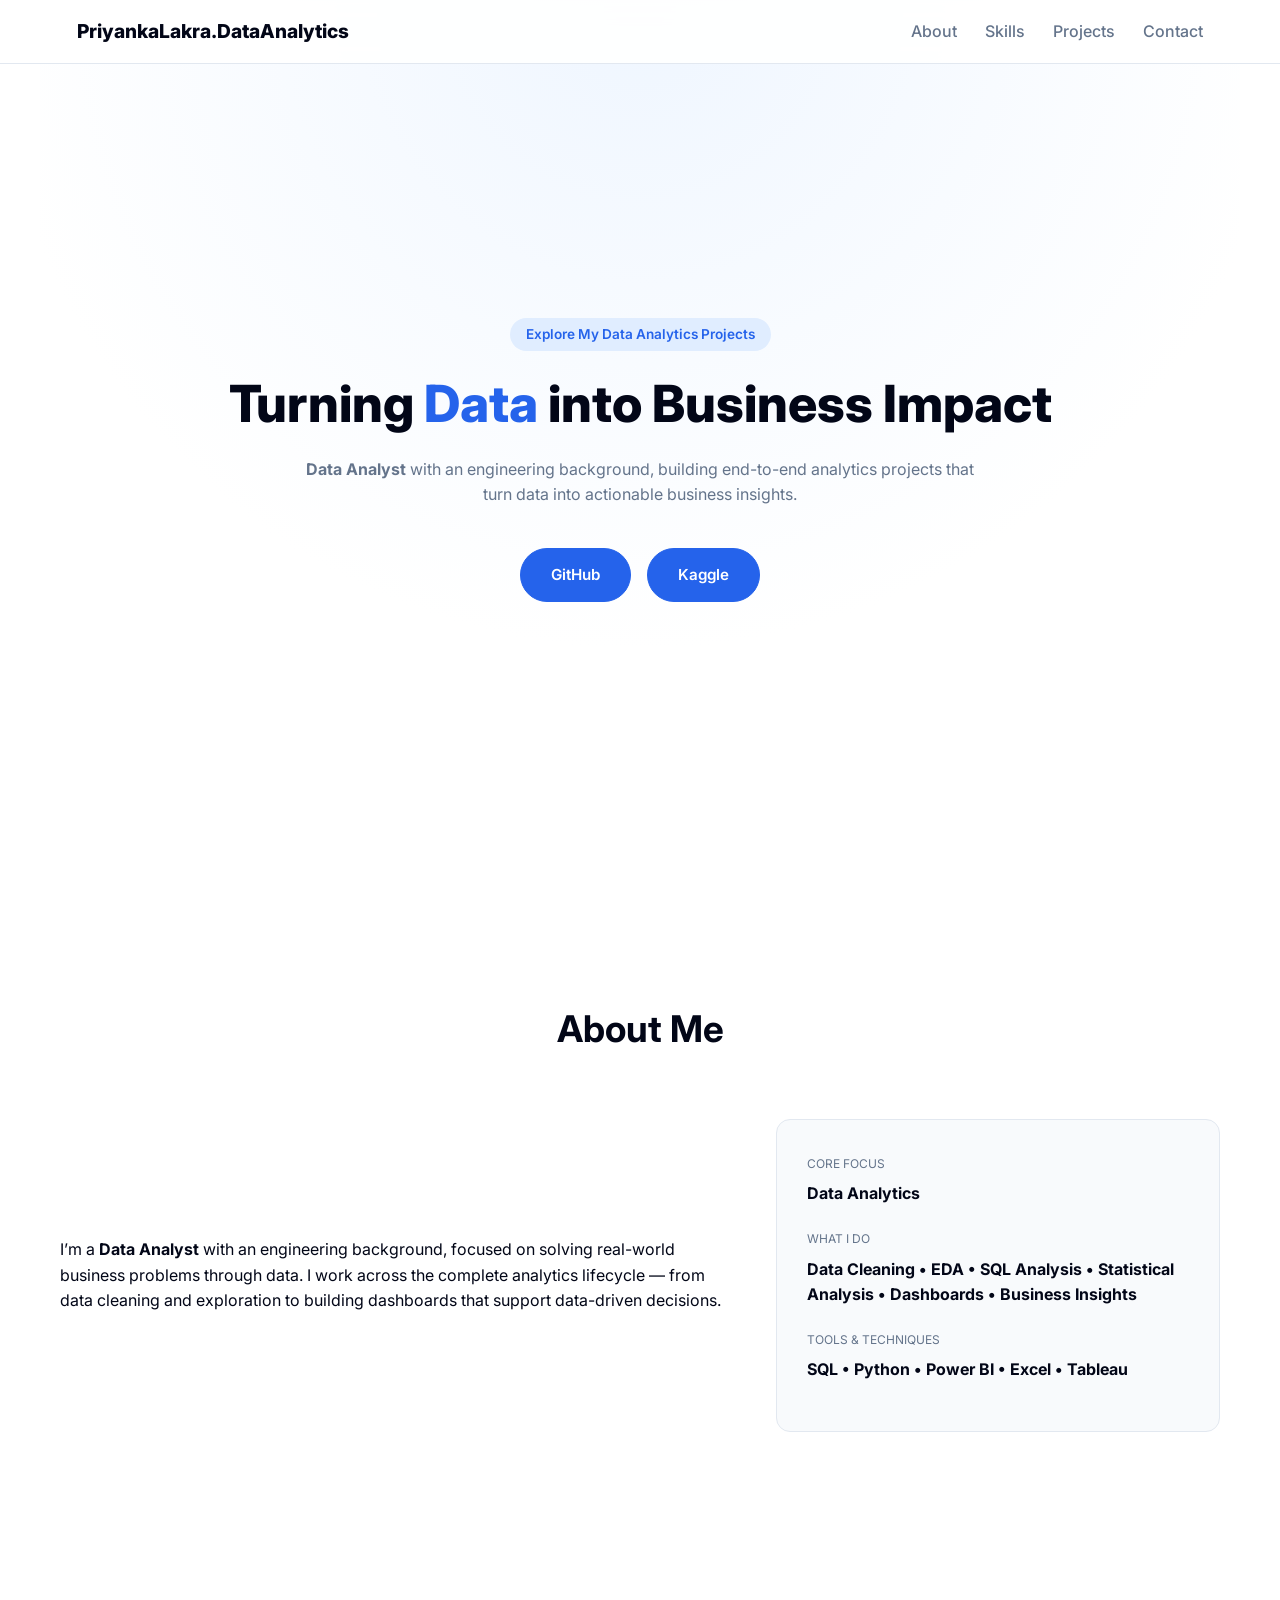
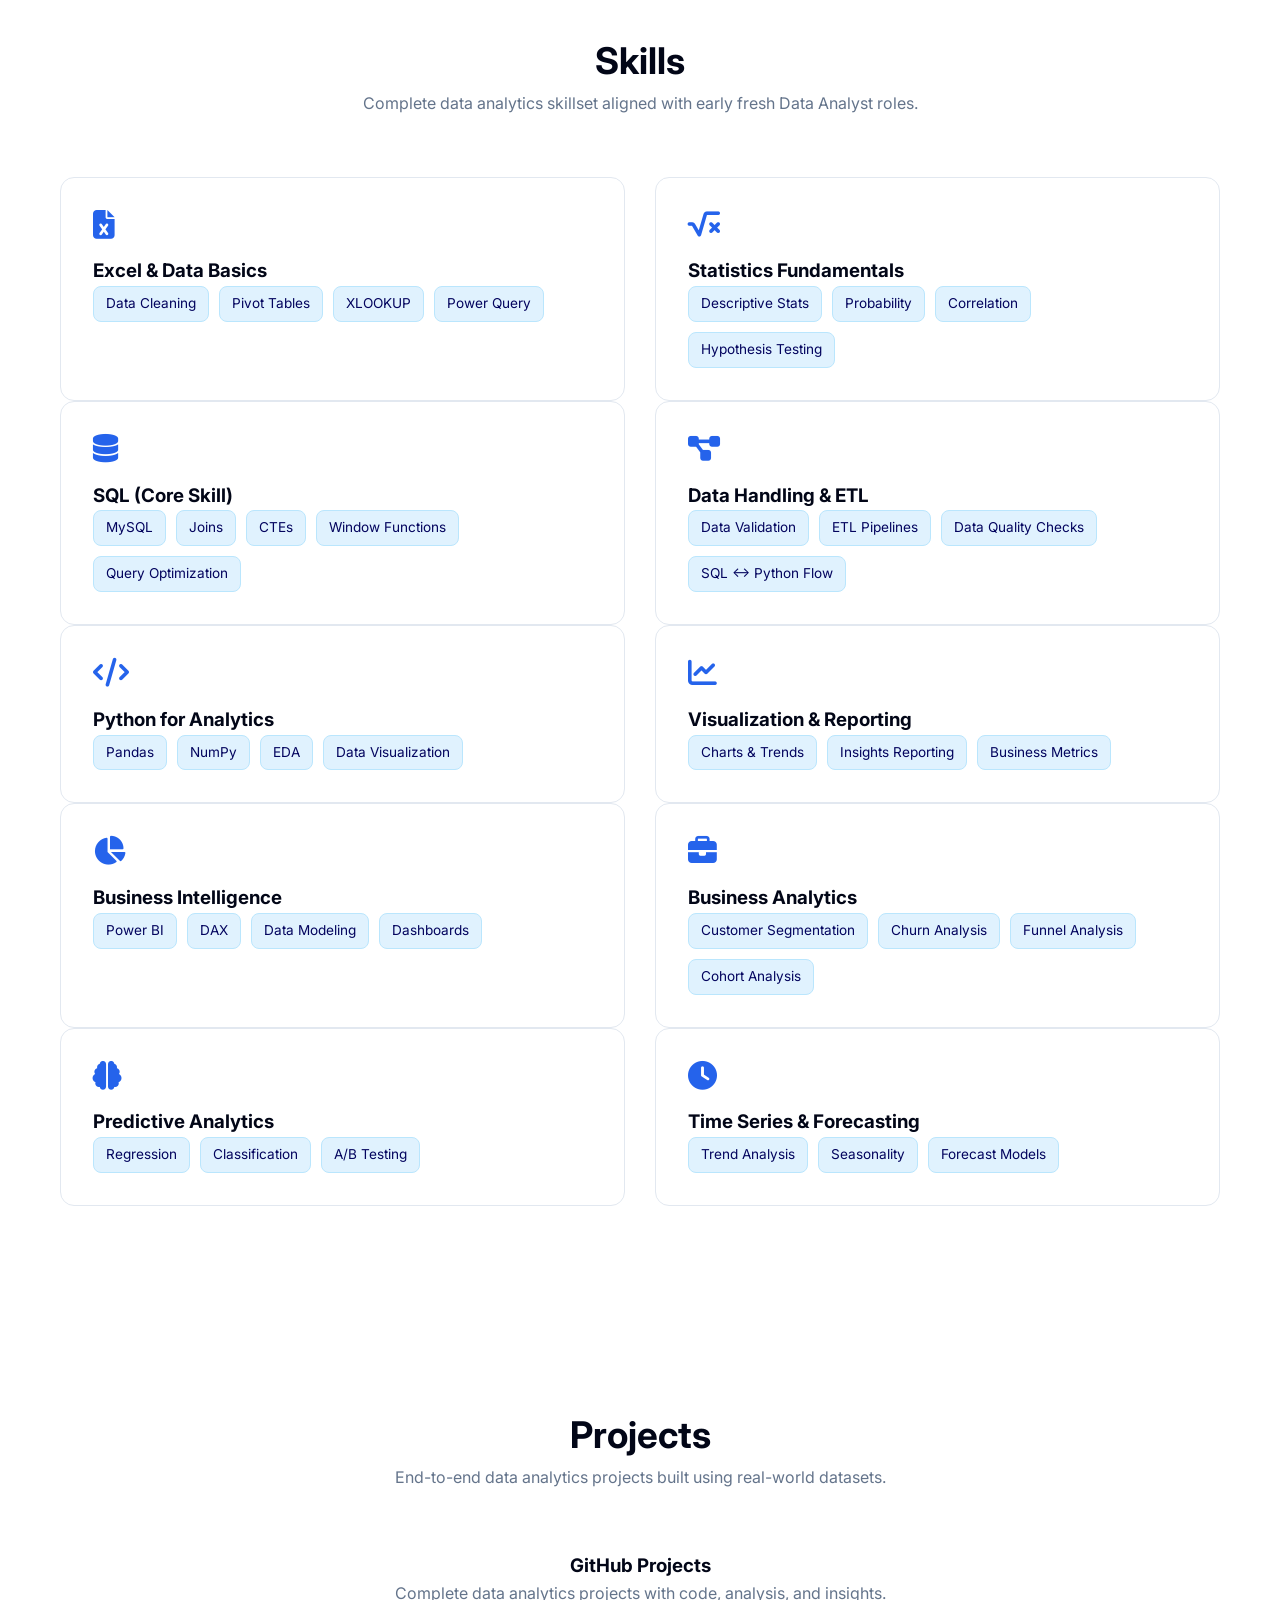
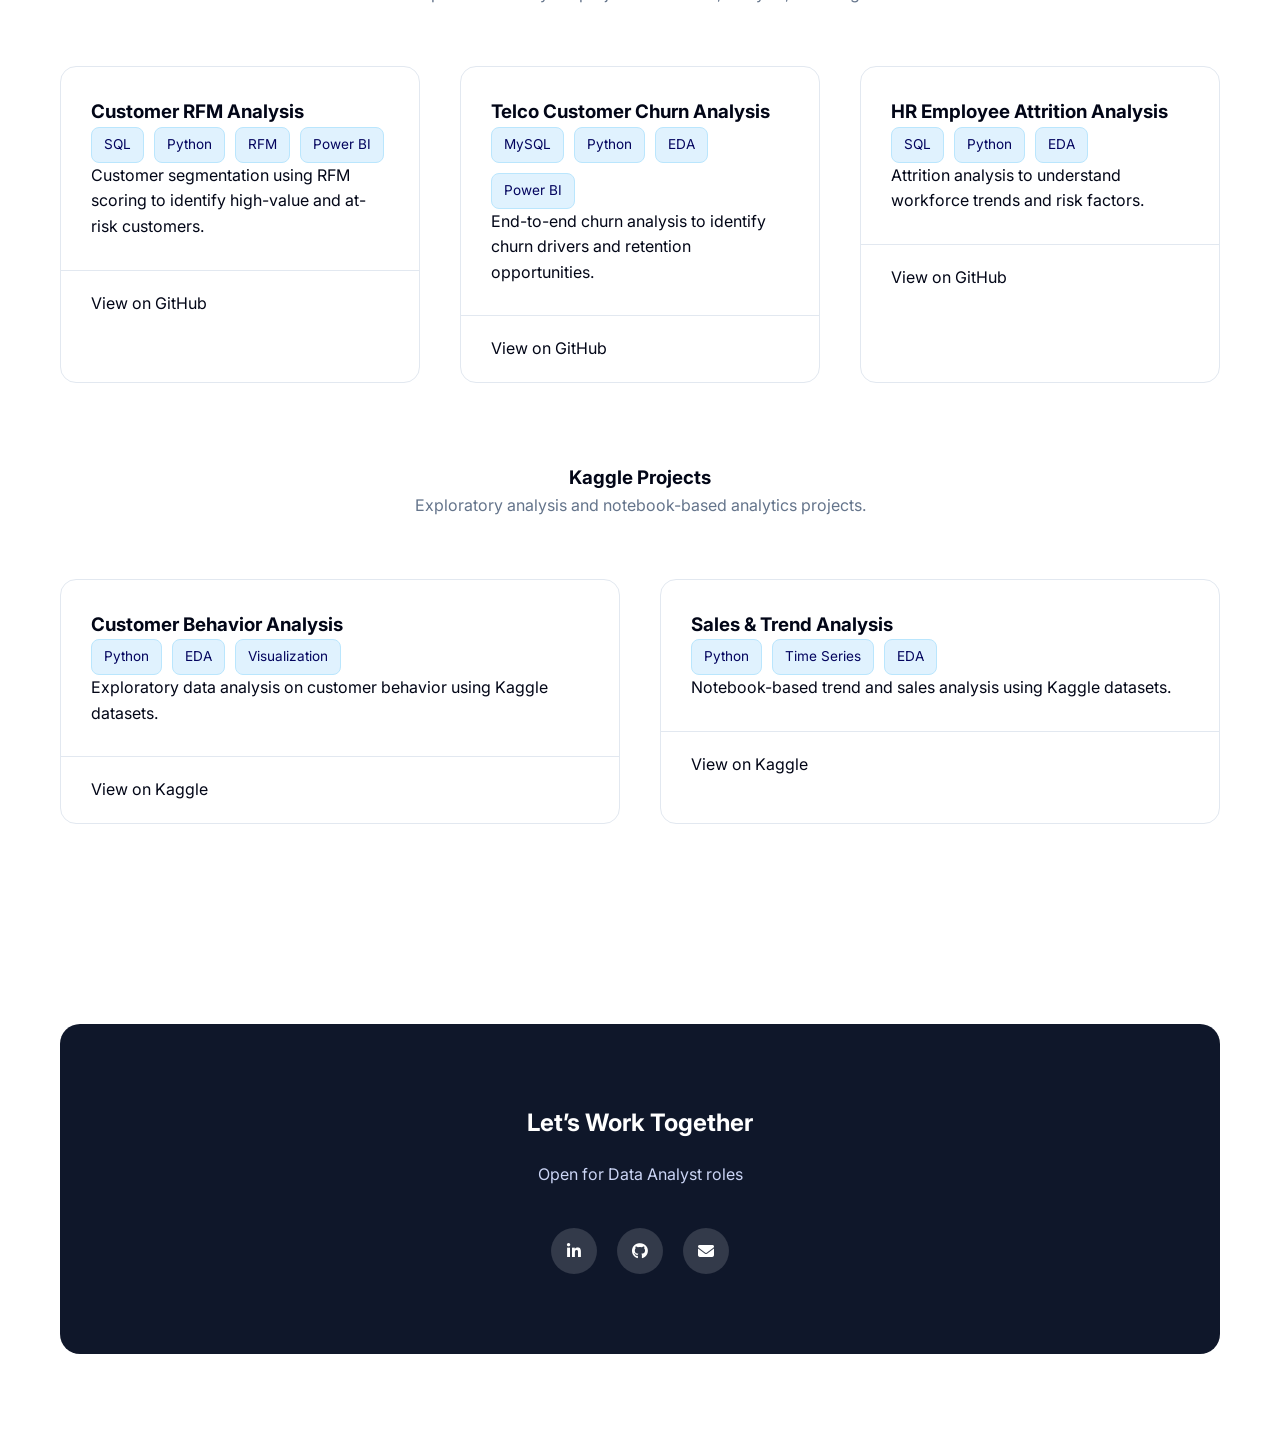
==== index.html @ 258b9fb7 "Update index.html" ====
<!DOCTYPE html>
<html lang="en">
<head>
  <meta charset="UTF-8" />
  <meta name="viewport" content="width=device-width, initial-scale=1.0"/>
  <title>PriyankaLakra | Data Analyst Project Portfolio</title>

  <!-- Google Font -->
  <link href="https://fonts.googleapis.com/css2?family=Inter:wght@300;400;500;600;700;800&display=swap" rel="stylesheet">

  <!-- Font Awesome -->
  <link rel="stylesheet" href="https://cdnjs.cloudflare.com/ajax/libs/font-awesome/6.5.0/css/all.min.css"/>

  <style>
    *{margin:0;padding:0;box-sizing:border-box;font-family:Inter,sans-serif}
    :root{
      --primary:#0f172a;
      --accent:#2563eb;
      --bg:#ffffff;
      --soft:#f8fafc;
      --text:#020617;
      --muted:#64748b;
      --border:#e2e8f0;
    }
    html{scroll-behavior:smooth}
    body{background:var(--bg);color:var(--text);line-height:1.6}
    a{text-decoration:none;color:inherit}

    nav{
      position:fixed;top:0;width:100%;
      background:rgba(255,255,255,.9);
      backdrop-filter:blur(10px);
      border-bottom:1px solid var(--border);
      padding:16px 6%;
      display:flex;justify-content:space-between;align-items:center;
      z-index:1000;
    }
    .logo{font-weight:800;font-size:1.2rem}
    .nav-links{display:flex;gap:28px}
    .nav-links a{color:var(--muted);font-weight:500}
    .nav-links a:hover{color:var(--accent)}

    section{max-width:1200px;margin:auto;padding:100px 20px}

    .hero{
      min-height:100vh;padding-top:120px;
      display:flex;flex-direction:column;
      align-items:center;justify-content:center;
      text-align:center;
      background:radial-gradient(circle at top,#eff6ff 0%,#fff 60%);
    }
    .badge{
      background:#e0edff;color:var(--accent);
      padding:6px 16px;border-radius:20px;
      font-size:.85rem;font-weight:600;margin-bottom:24px;
    }
    .hero h1{font-size:3.2rem;font-weight:800;line-height:1.1}
    .hero h1 span{color:var(--accent)}
    .hero p{max-width:700px;color:var(--muted);margin:25px 0 40px}

    .btns{display:flex;gap:16px;flex-wrap:wrap;justify-content:center}
    .btn{
      padding:14px 30px;border-radius:999px;
      font-weight:600;font-size:.95rem;
      border:1px solid var(--border);
      background:#fff;transition:.25s;
    }
    .btn.primary{background:var(--accent);color:#fff;border-color:var(--accent)}
    .btn.primary:hover{transform:translateY(-3px);box-shadow:0 10px 20px rgba(37,99,235,.25)}
    .btn.outline:hover{border-color:var(--accent);color:var(--accent)}

    .section-header{text-align:center;margin-bottom:60px}
    .section-header h2{font-size:2.3rem;font-weight:700}
    .section-header p{color:var(--muted)}

    .about-grid{
      display:grid;grid-template-columns:3fr 2fr;
      gap:50px;align-items:center;
    }
    .stats{
      background:var(--soft);border:1px solid var(--border);
      border-radius:14px;padding:30px;
    }
    .stat{margin-bottom:18px}
    .stat small{color:var(--muted);font-size:.75rem;text-transform:uppercase}
    .stat strong{display:block;margin-top:6px}

    .skills-grid{
      display:grid;grid-template-columns:repeat(auto-fit,minmax(260px,1fr));
      gap:30px;
    }
    .skill{
      background:#fff;border:1px solid var(--border);
      border-radius:14px;padding:32px;transition:.3s;
    }
    .skill:hover{transform:translateY(-6px);border-color:var(--accent)}
    .skill i{font-size:1.8rem;color:var(--accent);margin-bottom:18px}
    .badges{display:flex;flex-wrap:wrap;gap:10px}
    .badge-skill{
      background:#e0f2fe;border:1px solid #bae6fd;color:#03045e;
      padding:6px 12px;border-radius:8px;font-size:.85rem;
    }

    .projects{
      display:grid;grid-template-columns:repeat(auto-fit,minmax(340px,1fr));
      gap:40px;
    }
    .project{
      border:1px solid var(--border);
      border-radius:16px;background:#fff;
      transition:.3s;overflow:hidden;
    }
    .project:hover{transform:translateY(-6px);box-shadow:0 18px 40px rgba(0,0,0,.12)}
    .project-body{padding:30px}
    .project-footer{
      border-top:1px solid var(--border);
      padding:20px 30px;display:flex;gap:20px;
    }

    .cta{
      background:var(--primary);color:#fff;
      border-radius:20px;text-align:center;
      padding:80px 20px;
    }
    .cta p{color:#cbd5f5;margin:20px 0 40px}
    .socials{display:flex;justify-content:center;gap:20px}
    .socials a{
      width:46px;height:46px;border-radius:50%;
      background:rgba(255,255,255,.15);
      display:flex;align-items:center;justify-content:center;
      transition:.3s;
    }
    .socials a:hover{background:var(--accent);transform:translateY(-4px)}

    @media(max-width:768px){
      .hero h1{font-size:2.4rem}
      .about-grid{grid-template-columns:1fr}
      .nav-links{display:none}
    }
  </style>
</head>

<body>

<nav>
  <div class="logo">PriyankaLakra.DataAnalytics</div>
  <div class="nav-links">
    <a href="#about">About</a>
    <a href="#skills">Skills</a>
    <a href="#projects">Projects</a>
    <a href="#contact">Contact</a>
  </div>
</nav>

<section class="hero">
  <div class="badge">Explore My Data Analytics Projects</div>
  <h1>Turning <span>Data</span> into Business Impact</h1>
  <p><strong>Data Analyst</strong> with an engineering background, building end-to-end analytics projects that turn data into actionable business insights.</p>
   <div class="btns">
    <!-- GitHub Projects -->
    <a href="https://priyankadatacodes.github.io/#projects"
       class="btn primary"
       target="_blank">
       GitHub
    </a>

    <!-- Kaggle Projects -->
    <a href="https://www.kaggle.com/priyankalakraxdata/code"
       class="btn primary"
       target="_blank">
       Kaggle
    </a>
  </div>
</section>

<section id="about">
  <div class="section-header"><h2>About Me</h2></div>
  <div class="about-grid">
    <p> I’m a <strong>Data Analyst</strong> with an engineering background, focused on
      solving real-world business problems through data. I work across the
      complete analytics lifecycle — from data cleaning and exploration to
      building dashboards that support data-driven decisions.</p>
    <div class="stats">
      <div class="stat"><small>Core Focus</small><strong>Data Analytics</strong></div>
      <div class="stat"><small>What I Do</small><strong>Data Cleaning • EDA • SQL Analysis • Statistical Analysis • Dashboards • Business Insights</strong></div>
      <div class="stat"><small>Tools & Techniques</small><strong>SQL • Python • Power BI • Excel • Tableau</strong></div>
    </div>
  </div>
</section>

<section id="skills">
  <div class="section-header">
    <h2>Skills</h2>
    <p>Complete data analytics skillset aligned with early fresh Data Analyst roles.</p>
  </div>
  
  <!-- ROW 1 : BASICS -->
  <div class="skills-grid">
    <div class="skill">
      <i class="fas fa-file-excel"></i>
      <h3>Excel & Data Basics</h3>
      <div class="badges">
        <span class="badge-skill badge-retail">Data Cleaning</span>
        <span class="badge-skill badge-retail">Pivot Tables</span>
        <span class="badge-skill badge-retail">XLOOKUP</span>
        <span class="badge-skill badge-retail">Power Query</span>
      </div>
    </div>

    <div class="skill">
      <i class="fas fa-square-root-alt"></i>
      <h3>Statistics Fundamentals</h3>
      <div class="badges">
        <span class="badge-skill badge-eda">Descriptive Stats</span>
        <span class="badge-skill badge-eda">Probability</span>
        <span class="badge-skill badge-eda">Correlation</span>
        <span class="badge-skill badge-eda">Hypothesis Testing</span>
      </div>
    </div>
  </div>

  <!-- ROW 2 : SQL (MOST DEMANDED) -->
  <div class="skills-grid">
    <div class="skill">
      <i class="fas fa-database"></i>
      <h3>SQL (Core Skill)</h3>
      <div class="badges">
        <span class="badge-skill badge-sql">MySQL</span>
        <span class="badge-skill badge-sql">Joins</span>
        <span class="badge-skill badge-sql">CTEs</span>
        <span class="badge-skill badge-sql">Window Functions</span>
        <span class="badge-skill badge-sql">Query Optimization</span>
      </div>
    </div>

    <div class="skill">
      <i class="fas fa-project-diagram"></i>
      <h3>Data Handling & ETL</h3>
      <div class="badges">
        <span class="badge-skill badge-db">Data Validation</span>
        <span class="badge-skill badge-db">ETL Pipelines</span>
        <span class="badge-skill badge-db">Data Quality Checks</span>
        <span class="badge-skill badge-db">SQL ↔ Python Flow</span>
      </div>
    </div>
  </div>

  <!-- ROW 3 : PYTHON -->
  <div class="skills-grid">
    <div class="skill">
      <i class="fas fa-code"></i>
      <h3>Python for Analytics</h3>
      <div class="badges">
        <span class="badge-skill badge-python">Pandas</span>
        <span class="badge-skill badge-python">NumPy</span>
        <span class="badge-skill badge-eda">EDA</span>
        <span class="badge-skill badge-eda">Data Visualization</span>
      </div>
    </div>

    <div class="skill">
      <i class="fas fa-chart-line"></i>
      <h3>Visualization & Reporting</h3>
      <div class="badges">
        <span class="badge-skill badge-eda">Charts & Trends</span>
        <span class="badge-skill badge-eda">Insights Reporting</span>
        <span class="badge-skill badge-powerbi">Business Metrics</span>
      </div>
    </div>
  </div>

  <!-- ROW 4 : BI & BUSINESS -->
  <div class="skills-grid">
    <div class="skill">
      <i class="fas fa-chart-pie"></i>
      <h3>Business Intelligence</h3>
      <div class="badges">
        <span class="badge-skill badge-powerbi">Power BI</span>
        <span class="badge-skill badge-powerbi">DAX</span>
        <span class="badge-skill badge-powerbi">Data Modeling</span>
        <span class="badge-skill badge-powerbi">Dashboards</span>
      </div>
    </div>

    <div class="skill">
      <i class="fas fa-briefcase"></i>
      <h3>Business Analytics</h3>
      <div class="badges">
        <span class="badge-skill badge-retail">Customer Segmentation</span>
        <span class="badge-skill badge-retail">Churn Analysis</span>
        <span class="badge-skill badge-retail">Funnel Analysis</span>
        <span class="badge-skill badge-retail">Cohort Analysis</span>
      </div>
    </div>
  </div>

  <!-- ROW 5 : TRENDING ADVANCED -->
  <div class="skills-grid">
    <div class="skill">
      <i class="fas fa-brain"></i>
      <h3>Predictive Analytics</h3>
      <div class="badges">
        <span class="badge-skill badge-ml">Regression</span>
        <span class="badge-skill badge-ml">Classification</span>
        <span class="badge-skill badge-ml">A/B Testing</span>
      </div>
    </div>

    <div class="skill">
      <i class="fas fa-clock"></i>
      <h3>Time Series & Forecasting</h3>
      <div class="badges">
        <span class="badge-skill badge-timeseries">Trend Analysis</span>
        <span class="badge-skill badge-timeseries">Seasonality</span>
        <span class="badge-skill badge-timeseries">Forecast Models</span>
      </div>
    </div>
  </div>

</section>


<section id="projects">
  <div class="section-header">
    <h2>Projects</h2>
    <p>End-to-end data analytics projects built using real-world datasets.</p>
  </div>

  <!-- ================= GITHUB PROJECTS ================= -->
  <div class="section-header" style="margin-top:40px;">
    <h3>GitHub Projects</h3>
    <p>Complete data analytics projects with code, analysis, and insights.</p>
  </div>

  <div class="projects">

    <!-- GitHub Project 1 -->
    <div class="project">
      <div class="project-body">
        <h3>Customer RFM Analysis</h3>
        <div class="badges">
          <span class="badge-skill badge-blue">SQL</span>
          <span class="badge-skill badge-blue">Python</span>
          <span class="badge-skill badge-blue">RFM</span>
          <span class="badge-skill badge-blue">Power BI</span>
        </div>
        <p>Customer segmentation using RFM scoring to identify high-value and at-risk customers.</p>
      </div>
      <div class="project-footer">
        <a href="https://github.com/priyankadatacodes/customer-rfm-analysis" target="_blank">View on GitHub</a>
      </div>
    </div>

    <div class="project">
      <div class="project-body">
        <h3>Telco Customer Churn Analysis</h3>
        <div class="badges">
          <span class="badge-skill badge-blue">MySQL</span>
          <span class="badge-skill badge-blue">Python</span>
          <span class="badge-skill badge-blue">EDA</span>
          <span class="badge-skill badge-blue">Power BI</span>
        </div>
        <p>End-to-end churn analysis to identify churn drivers and retention opportunities.</p>
      </div>
      <div class="project-footer">
        <a href="https://github.com/priyankadatacodes/telco-customer-churn-analysis" target="_blank">View on GitHub</a>
      </div>
    </div>

    <div class="project">
      <div class="project-body">
        <h3>HR Employee Attrition Analysis</h3>
        <div class="badges">
          <span class="badge-skill badge-blue">SQL</span>
          <span class="badge-skill badge-blue">Python</span>
          <span class="badge-skill badge-blue">EDA</span>
        </div>
        <p>Attrition analysis to understand workforce trends and risk factors.</p>
      </div>
      <div class="project-footer">
        <a href="https://github.com/priyankadatacodes/hr-employee-attrition-analysis" target="_blank">View on GitHub</a>
      </div>
    </div>

    <!-- Add remaining GitHub projects here (same pattern) -->

  </div>

  <!-- ================= KAGGLE PROJECTS ================= -->
  <div class="section-header" style="margin-top:80px;">
    <h3>Kaggle Projects</h3>
    <p>Exploratory analysis and notebook-based analytics projects.</p>
  </div>

  <div class="projects">

    <!-- Kaggle Project 1 -->
    <div class="project">
      <div class="project-body">
        <h3>Customer Behavior Analysis</h3>
        <div class="badges">
          <span class="badge-skill badge-blue">Python</span>
          <span class="badge-skill badge-blue">EDA</span>
          <span class="badge-skill badge-blue">Visualization</span>
        </div>
        <p>Exploratory data analysis on customer behavior using Kaggle datasets.</p>
      </div>
      <div class="project-footer">
        <a href="https://www.kaggle.com/priyankalakraxdata/code" target="_blank">View on Kaggle</a>
      </div>
    </div>

    <!-- Kaggle Project 2 -->
    <div class="project">
      <div class="project-body">
        <h3>Sales & Trend Analysis</h3>
        <div class="badges">
          <span class="badge-skill badge-blue">Python</span>
          <span class="badge-skill badge-blue">Time Series</span>
          <span class="badge-skill badge-blue">EDA</span>
        </div>
        <p>Notebook-based trend and sales analysis using Kaggle datasets.</p>
      </div>
      <div class="project-footer">
        <a href="https://www.kaggle.com/priyankalakraxdata/code" target="_blank">View on Kaggle</a>
      </div>
    </div>

  </div>
</section>


<section id="contact">
  <div class="cta">
    <h2>Let’s Work Together</h2>
    <p>Open for Data Analyst roles</p>
    <div class="socials">
      <a href="https://www.linkedin.com/in/priyankalakra006/" target="_blank"><i class="fab fa-linkedin-in"></i></a>
      <a href="https://github.com/priyankadatacodes" target="_blank"><i class="fab fa-github"></i></a>
      <a href="mailto:priyankalak06@gmail.com"><i class="fas fa-envelope"></i></a>
    </div>
  </div>
</section>

</body>
</html>
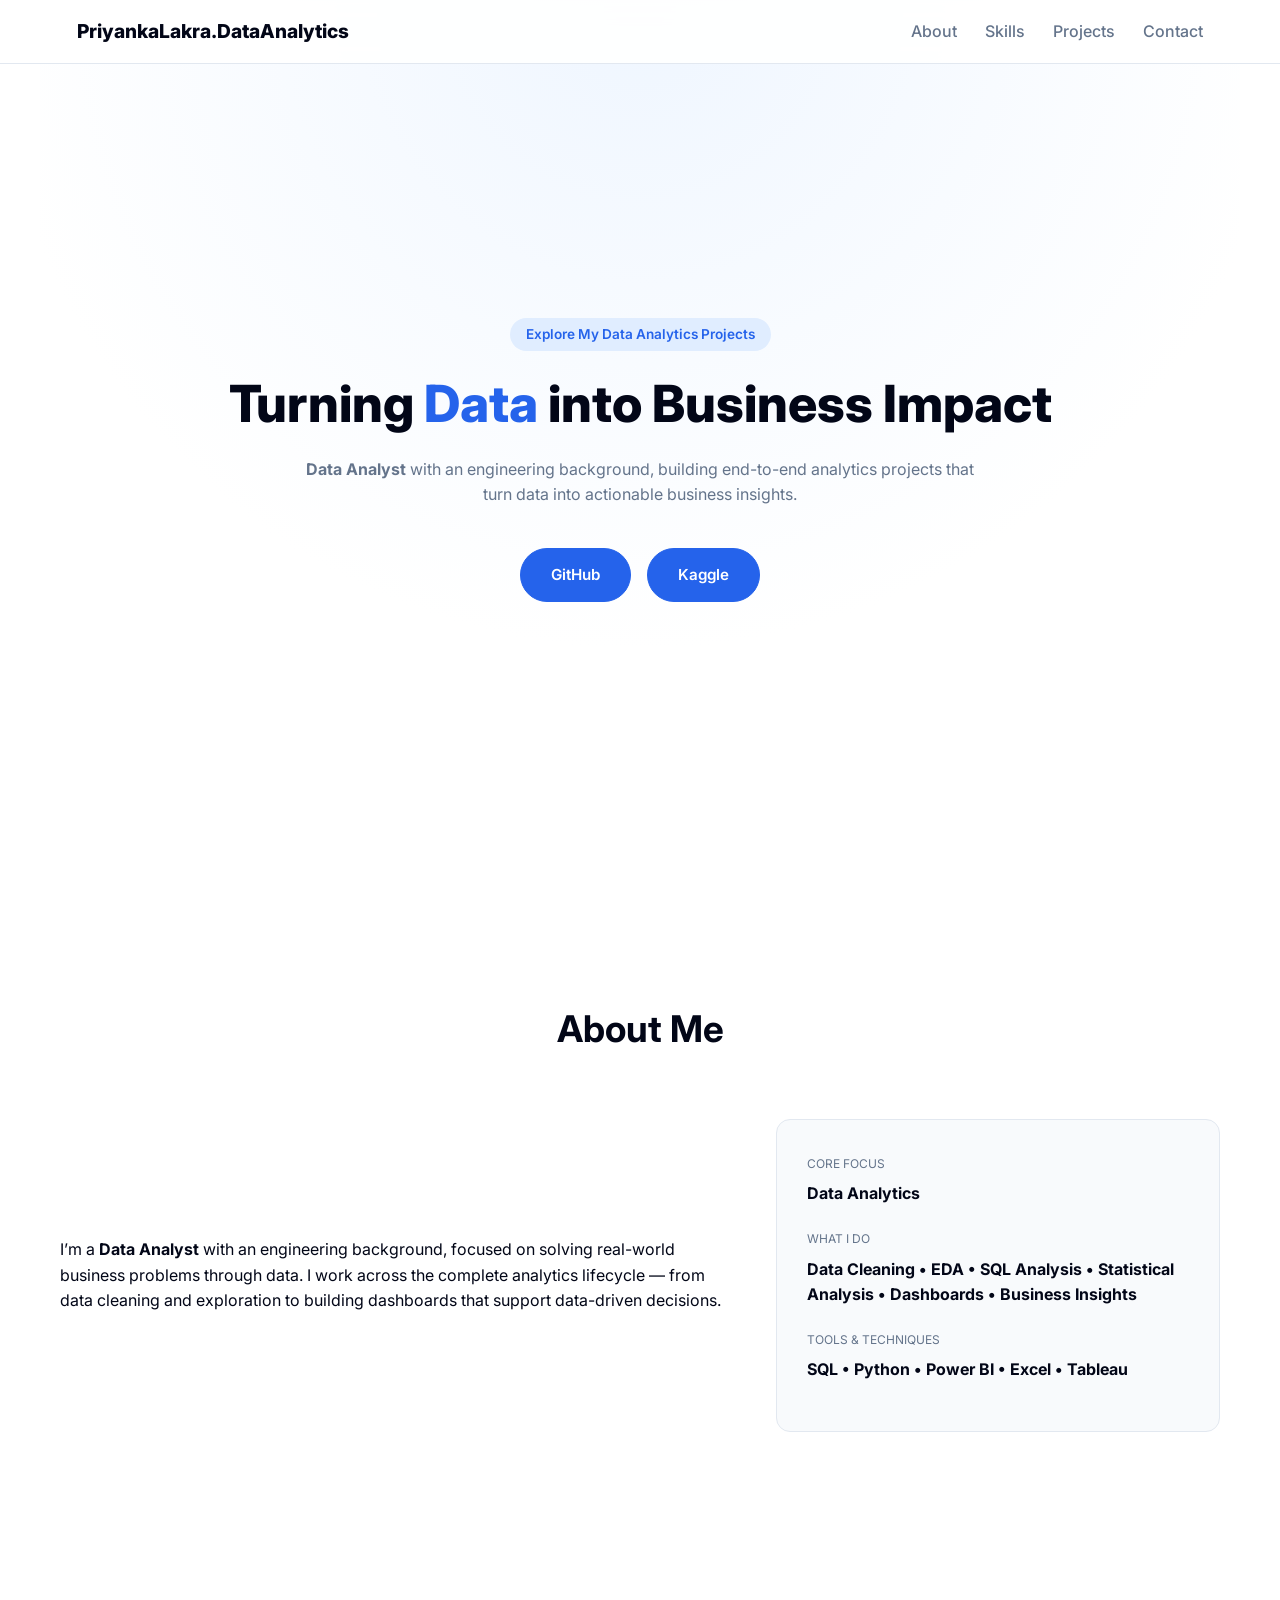
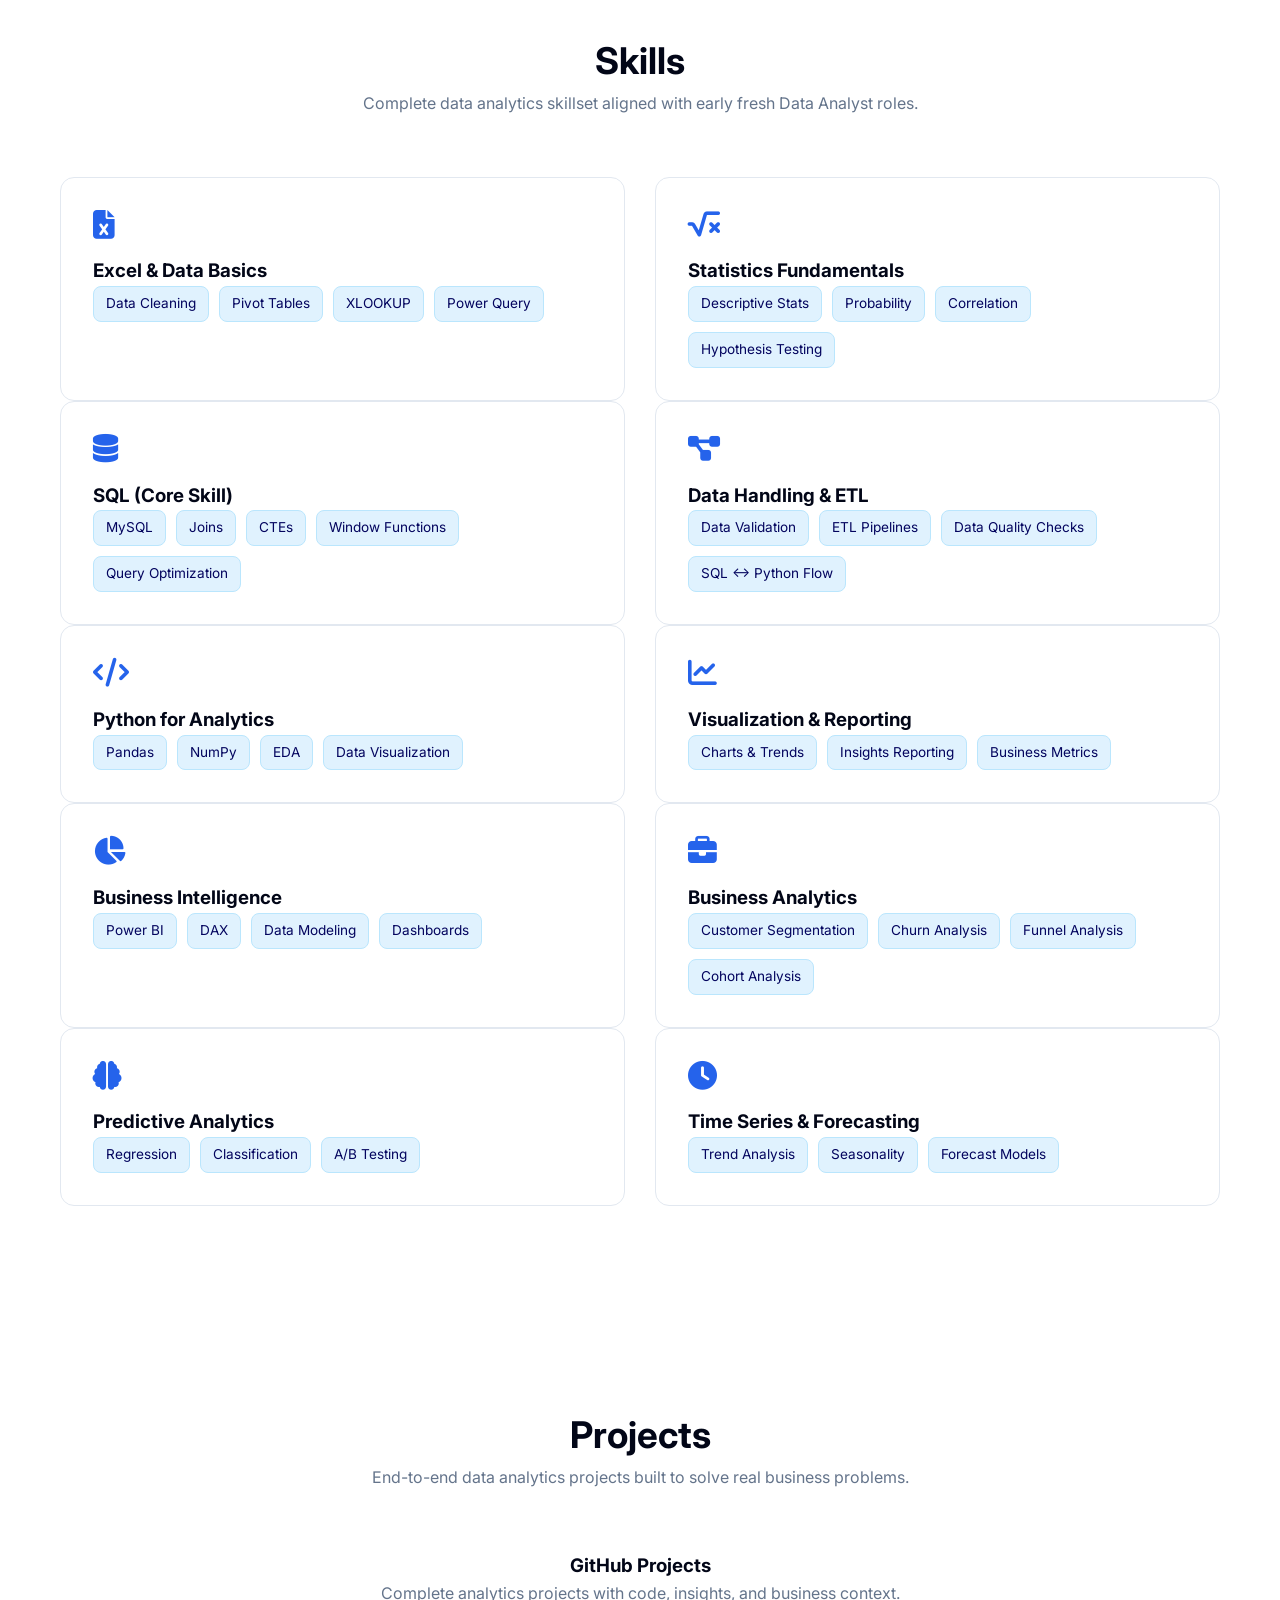
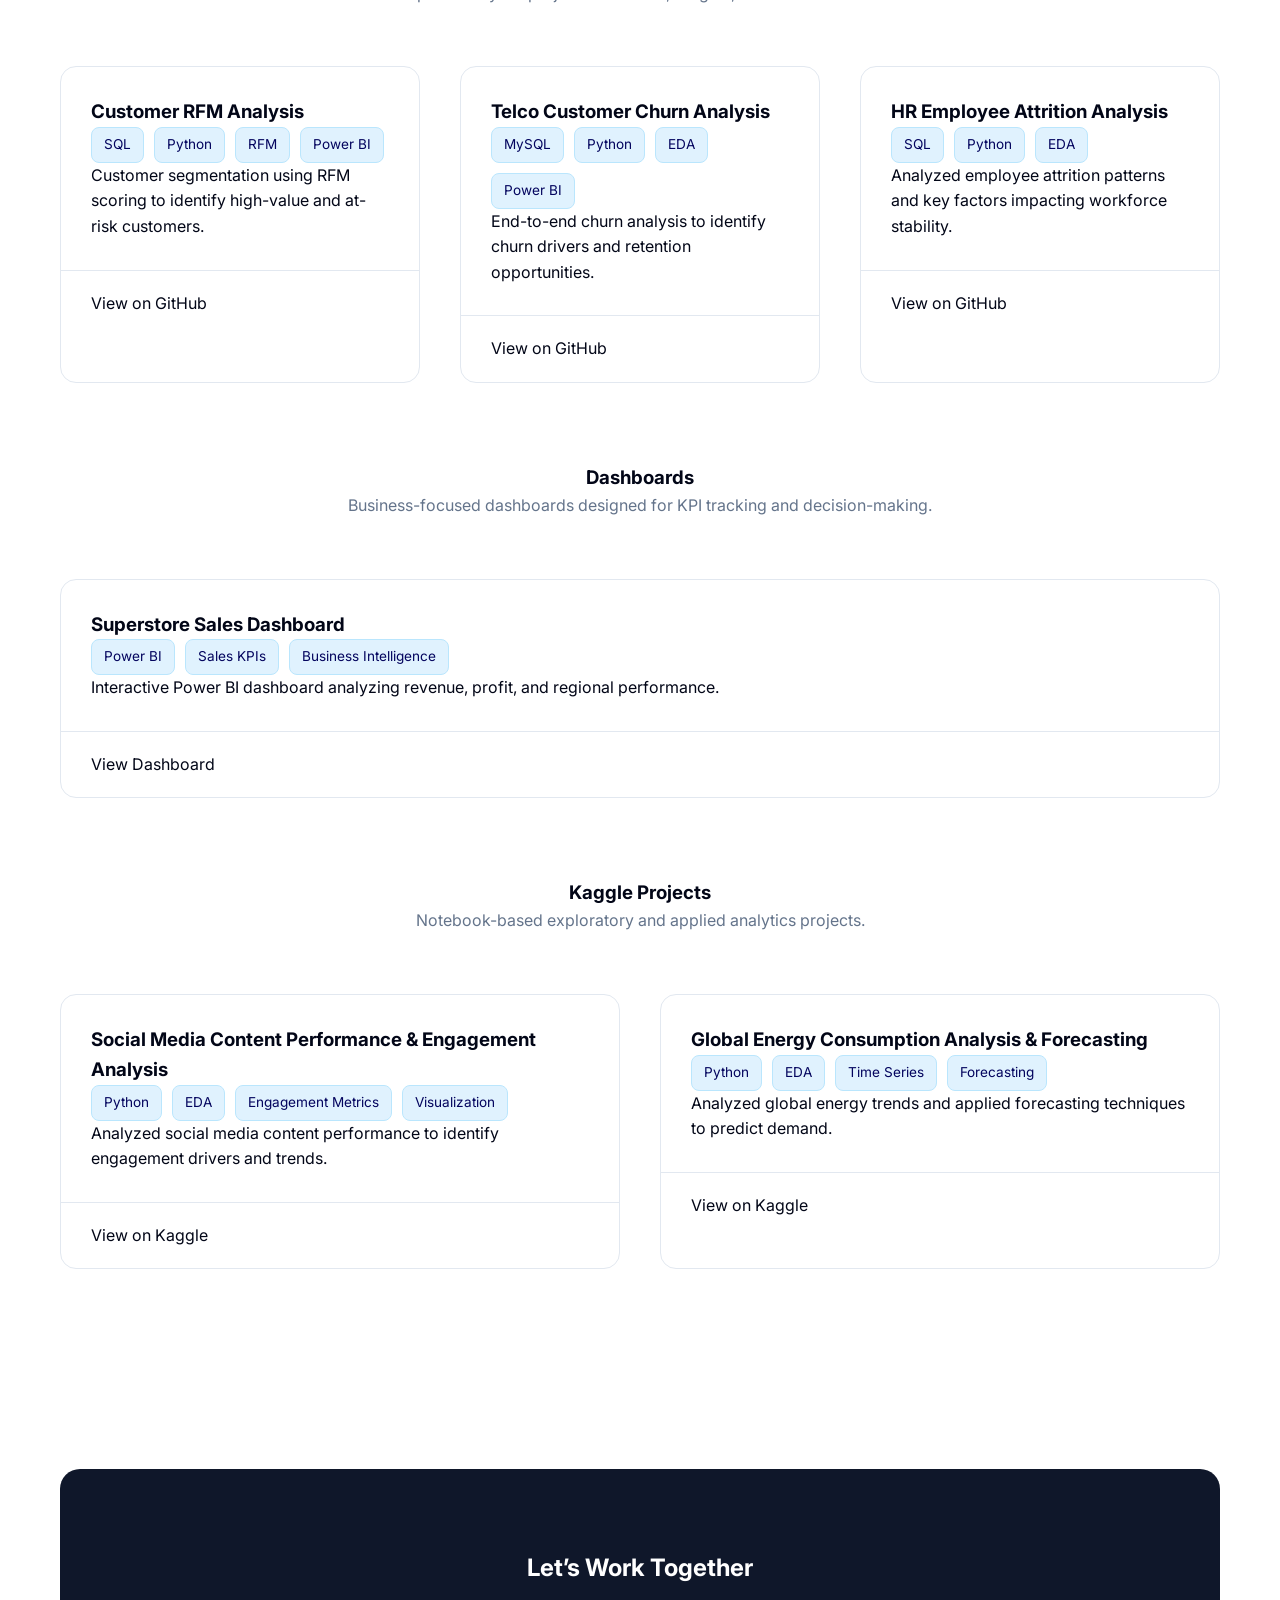
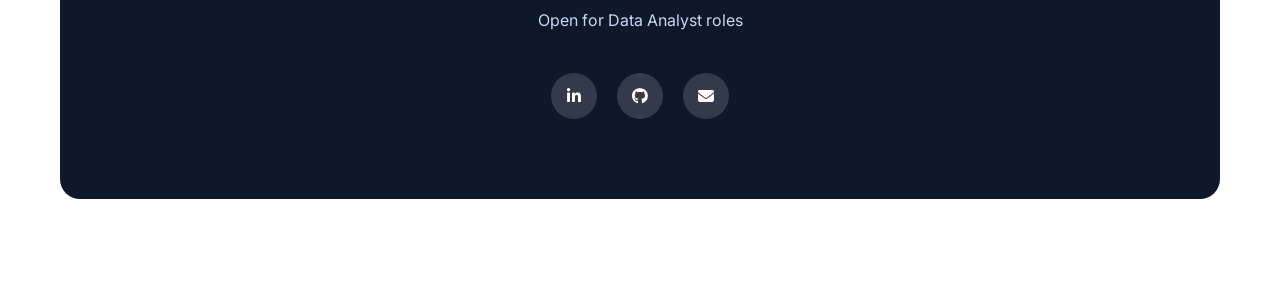
==== commit b7b2c3bc: "Update index.html" ====
--- a/index.html
+++ b/index.html
@@ -323,18 +323,17 @@
 <section id="projects">
   <div class="section-header">
     <h2>Projects</h2>
-    <p>End-to-end data analytics projects built using real-world datasets.</p>
+    <p>End-to-end data analytics projects built to solve real business problems.</p>
   </div>
 
   <!-- ================= GITHUB PROJECTS ================= -->
   <div class="section-header" style="margin-top:40px;">
     <h3>GitHub Projects</h3>
-    <p>Complete data analytics projects with code, analysis, and insights.</p>
+    <p>Complete analytics projects with code, insights, and business context.</p>
   </div>
 
   <div class="projects">
 
-    <!-- GitHub Project 1 -->
     <div class="project">
       <div class="project-body">
         <h3>Customer RFM Analysis</h3>
@@ -375,54 +374,85 @@
           <span class="badge-skill badge-blue">Python</span>
           <span class="badge-skill badge-blue">EDA</span>
         </div>
-        <p>Attrition analysis to understand workforce trends and risk factors.</p>
+        <p>Analyzed employee attrition patterns and key factors impacting workforce stability.</p>
       </div>
       <div class="project-footer">
         <a href="https://github.com/priyankadatacodes/hr-employee-attrition-analysis" target="_blank">View on GitHub</a>
       </div>
     </div>
 
-    <!-- Add remaining GitHub projects here (same pattern) -->
+  </div>
+
+  <!-- ================= DASHBOARDS ================= -->
+  <div class="section-header" style="margin-top:80px;">
+    <h3>Dashboards</h3>
+    <p>Business-focused dashboards designed for KPI tracking and decision-making.</p>
+  </div>
+
+  <div class="projects">
+
+    <div class="project">
+      <div class="project-body">
+        <h3>Superstore Sales Dashboard</h3>
+        <div class="badges">
+          <span class="badge-skill badge-blue">Power BI</span>
+          <span class="badge-skill badge-blue">Sales KPIs</span>
+          <span class="badge-skill badge-blue">Business Intelligence</span>
+        </div>
+        <p>Interactive Power BI dashboard analyzing revenue, profit, and regional performance.</p>
+      </div>
+      <div class="project-footer">
+        <a href="https://github.com/priyankadatacodes/superstore-sales-analysis-powerbi" target="_blank">
+          View Dashboard
+        </a>
+      </div>
+    </div>
 
   </div>
 
   <!-- ================= KAGGLE PROJECTS ================= -->
   <div class="section-header" style="margin-top:80px;">
     <h3>Kaggle Projects</h3>
-    <p>Exploratory analysis and notebook-based analytics projects.</p>
+    <p>Notebook-based exploratory and applied analytics projects.</p>
   </div>
 
   <div class="projects">
 
-    <!-- Kaggle Project 1 -->
-    <div class="project">
-      <div class="project-body">
-        <h3>Customer Behavior Analysis</h3>
+    <div class="project">
+      <div class="project-body">
+        <h3>Social Media Content Performance & Engagement Analysis</h3>
         <div class="badges">
           <span class="badge-skill badge-blue">Python</span>
           <span class="badge-skill badge-blue">EDA</span>
+          <span class="badge-skill badge-blue">Engagement Metrics</span>
           <span class="badge-skill badge-blue">Visualization</span>
         </div>
-        <p>Exploratory data analysis on customer behavior using Kaggle datasets.</p>
-      </div>
-      <div class="project-footer">
-        <a href="https://www.kaggle.com/priyankalakraxdata/code" target="_blank">View on Kaggle</a>
-      </div>
-    </div>
-
-    <!-- Kaggle Project 2 -->
-    <div class="project">
-      <div class="project-body">
-        <h3>Sales & Trend Analysis</h3>
+        <p>Analyzed social media content performance to identify engagement drivers and trends.</p>
+      </div>
+      <div class="project-footer">
+        <a href="https://www.kaggle.com/code/priyankalakraxdata/social-media-content-performance-engagement-da"
+           target="_blank">
+          View on Kaggle
+        </a>
+      </div>
+    </div>
+
+    <div class="project">
+      <div class="project-body">
+        <h3>Global Energy Consumption Analysis & Forecasting</h3>
         <div class="badges">
           <span class="badge-skill badge-blue">Python</span>
+          <span class="badge-skill badge-blue">EDA</span>
           <span class="badge-skill badge-blue">Time Series</span>
-          <span class="badge-skill badge-blue">EDA</span>
-        </div>
-        <p>Notebook-based trend and sales analysis using Kaggle datasets.</p>
-      </div>
-      <div class="project-footer">
-        <a href="https://www.kaggle.com/priyankalakraxdata/code" target="_blank">View on Kaggle</a>
+          <span class="badge-skill badge-blue">Forecasting</span>
+        </div>
+        <p>Analyzed global energy trends and applied forecasting techniques to predict demand.</p>
+      </div>
+      <div class="project-footer">
+        <a href="https://www.kaggle.com/code/priyankalakraxdata/global-energy-consumption-analysis-forecast/notebook"
+           target="_blank">
+          View on Kaggle
+        </a>
       </div>
     </div>
 
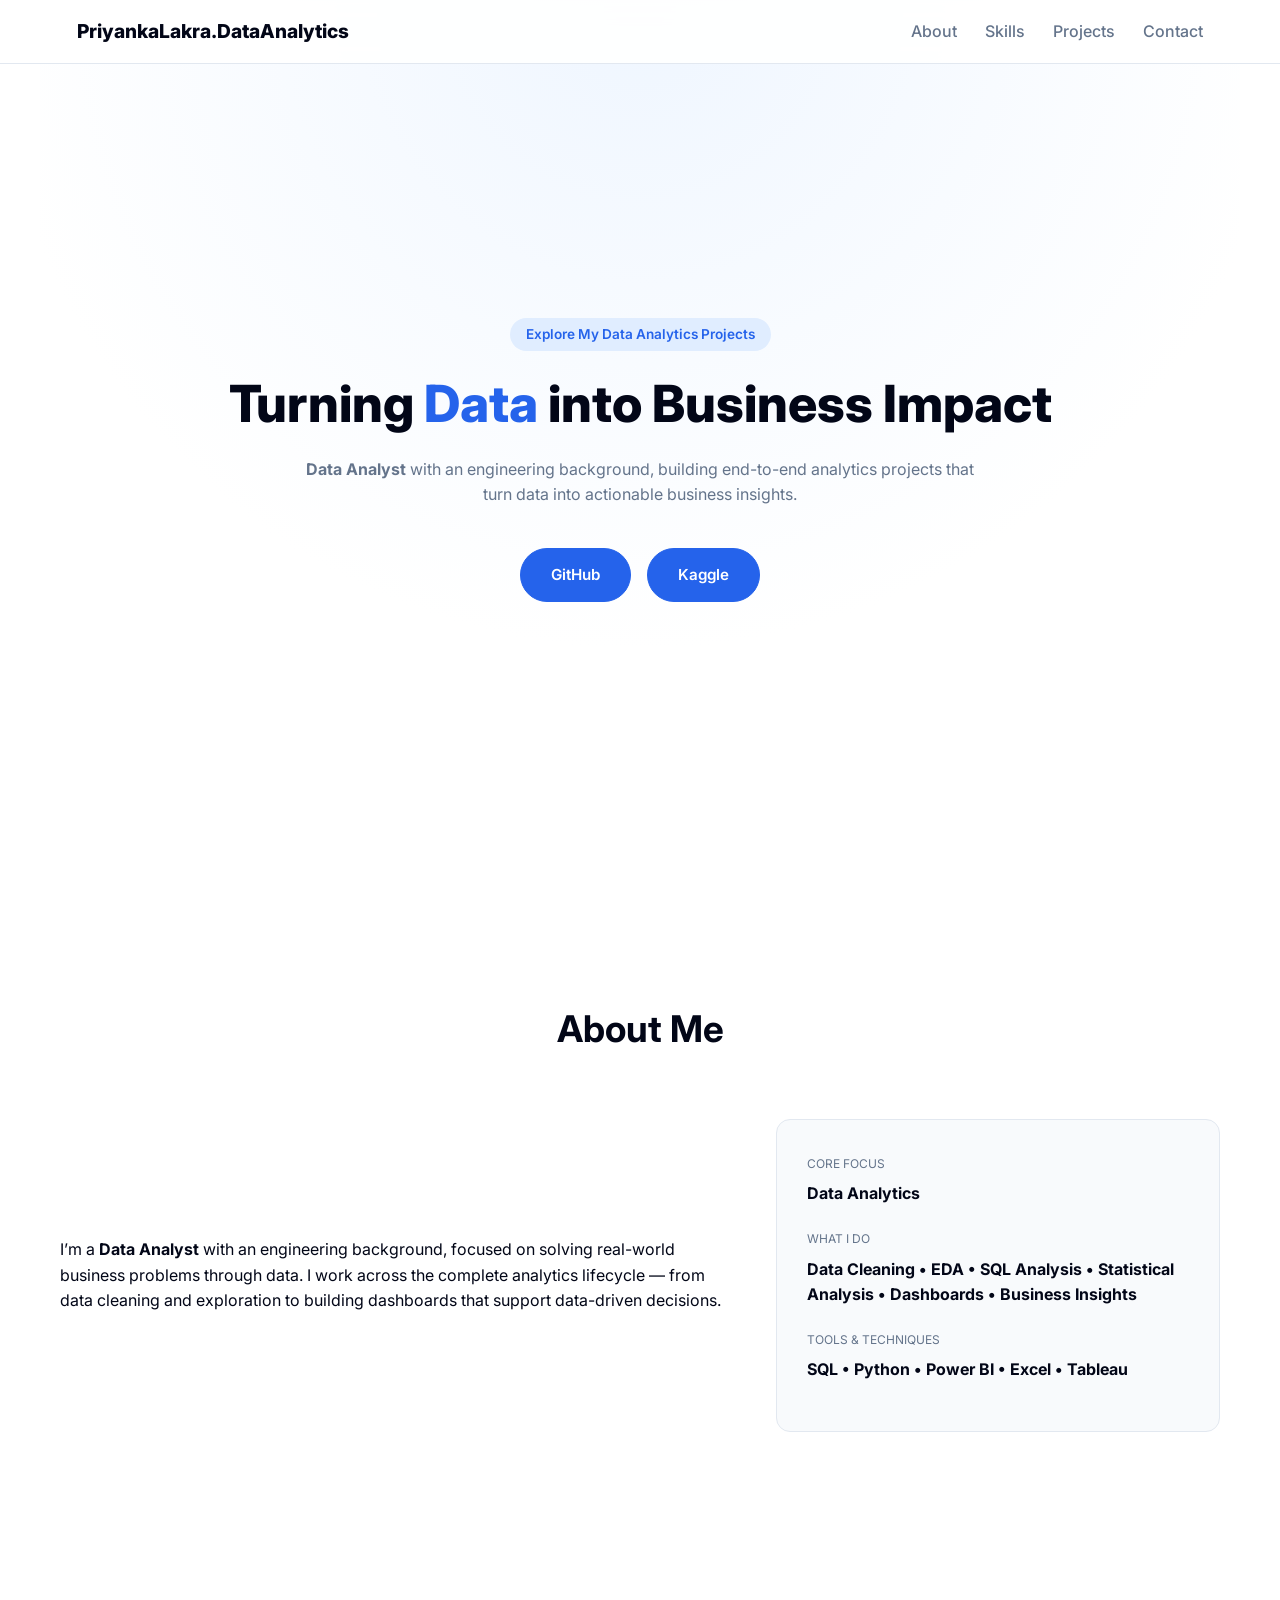
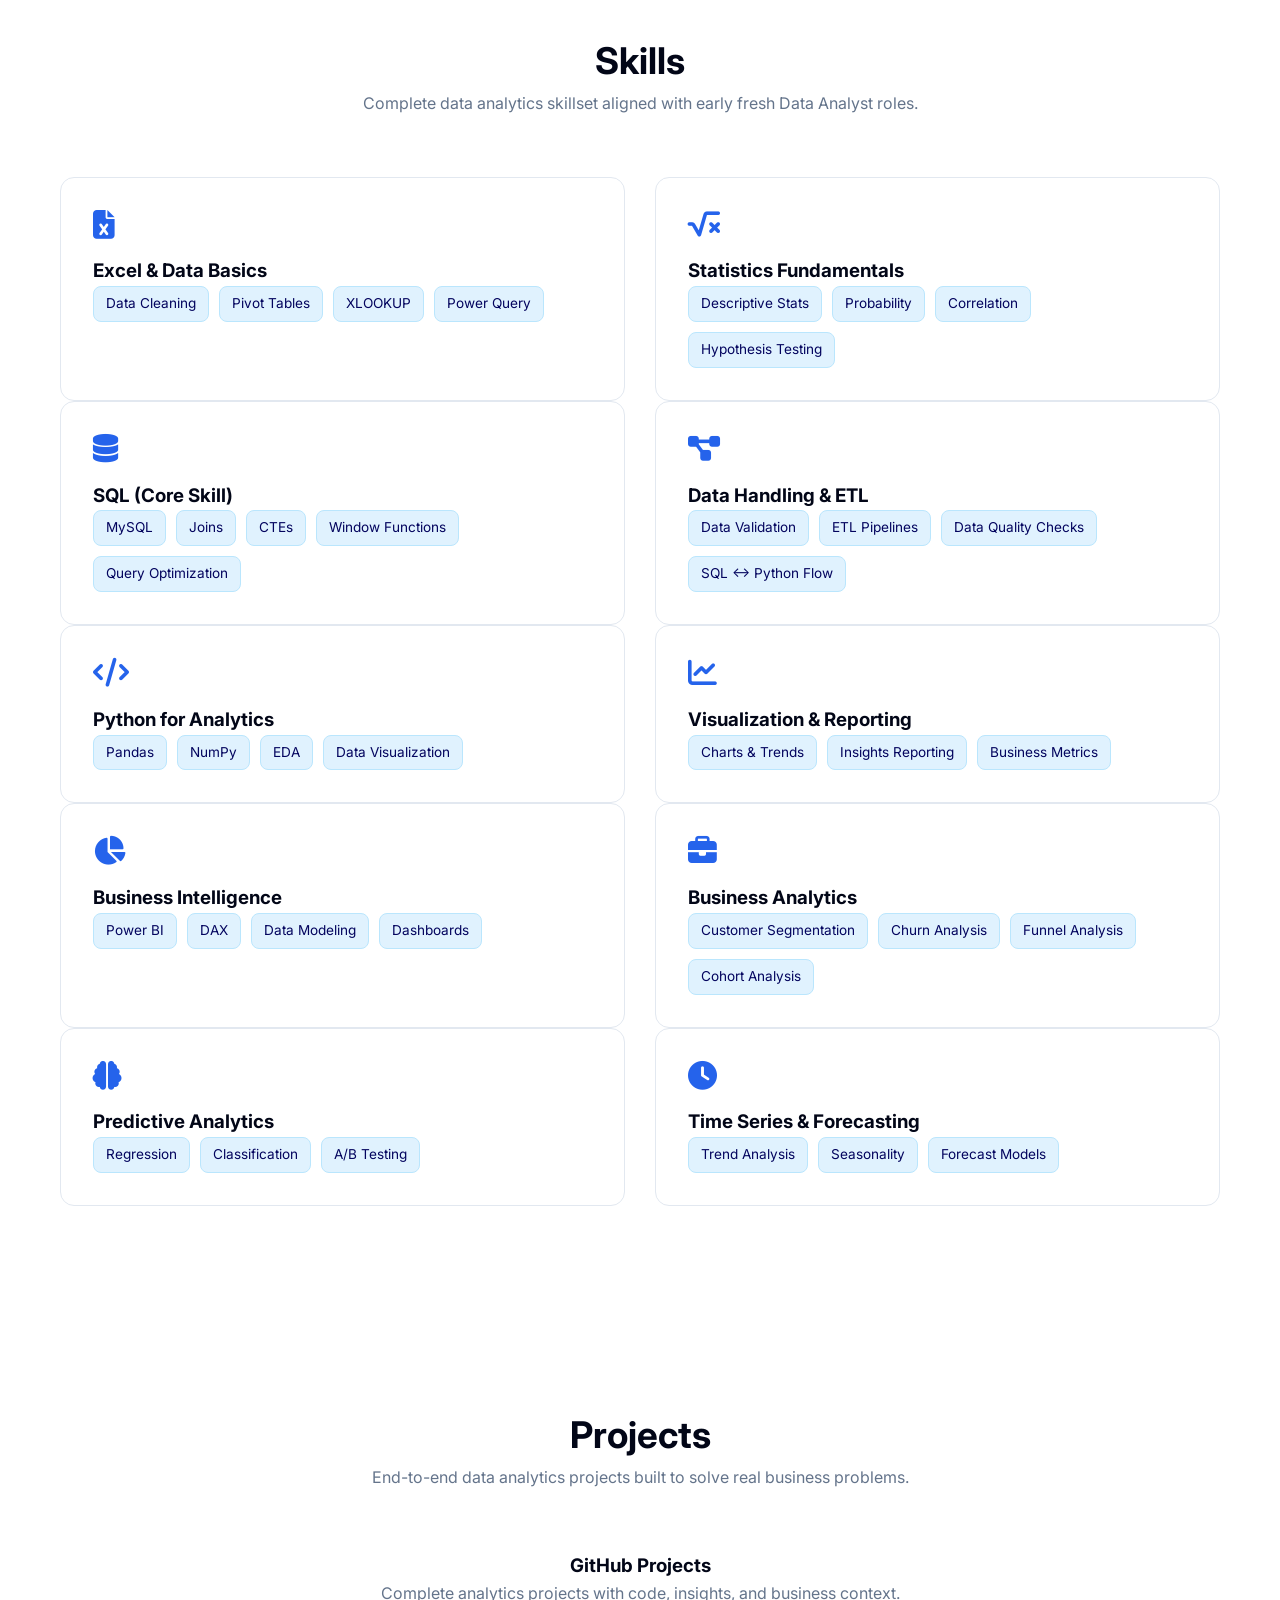
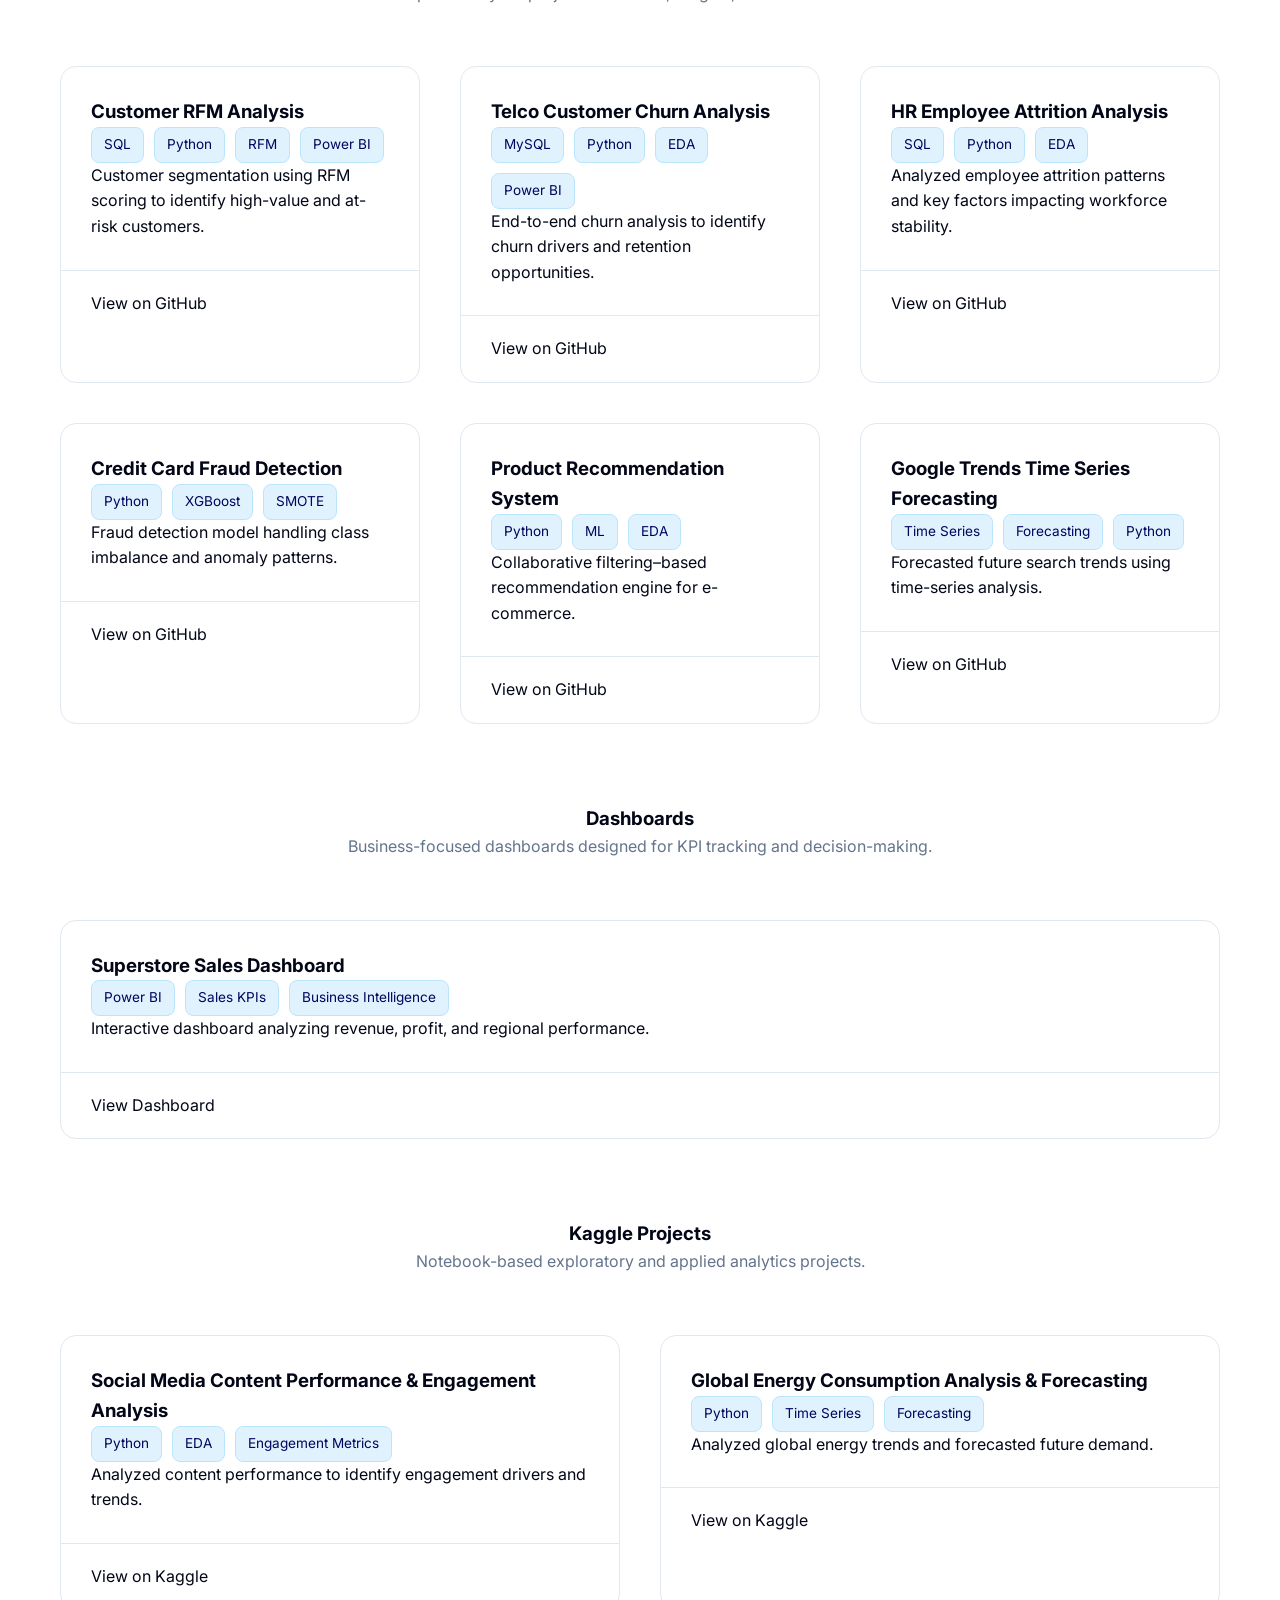
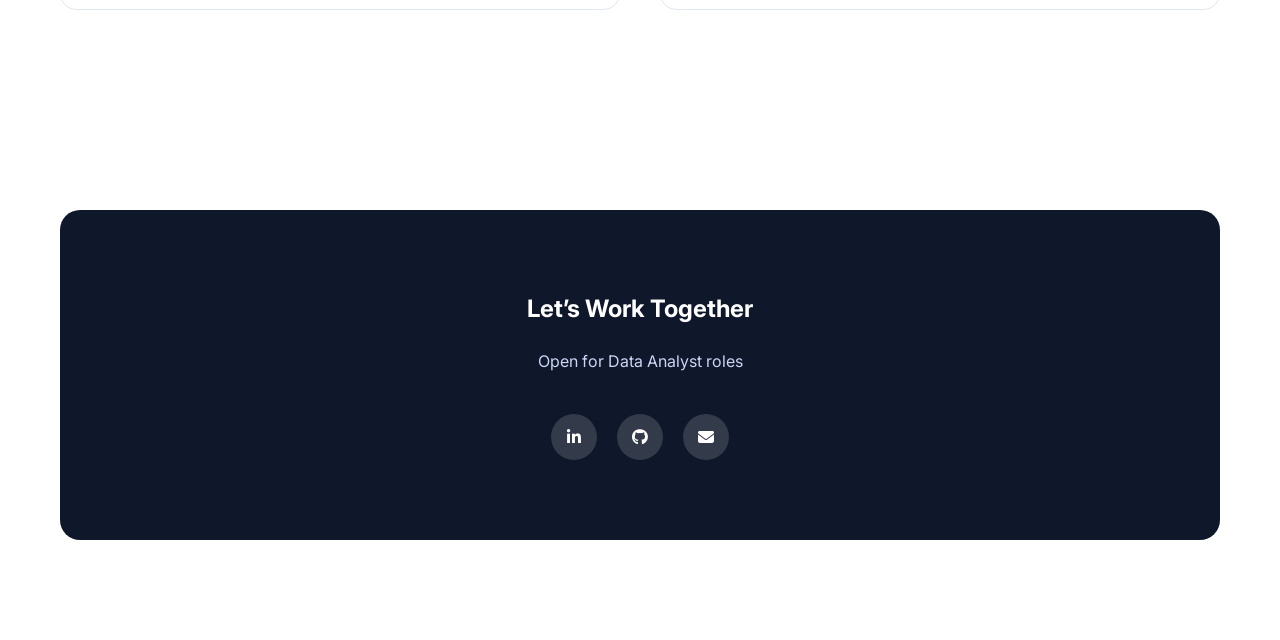
==== commit 9a35cdb1: "Update index.html" ====
--- a/index.html
+++ b/index.html
@@ -334,6 +334,7 @@
 
   <div class="projects">
 
+    <!-- Row 1 -->
     <div class="project">
       <div class="project-body">
         <h3>Customer RFM Analysis</h3>
@@ -378,6 +379,52 @@
       </div>
       <div class="project-footer">
         <a href="https://github.com/priyankadatacodes/hr-employee-attrition-analysis" target="_blank">View on GitHub</a>
+      </div>
+    </div>
+
+    <!-- Row 2 -->
+    <div class="project">
+      <div class="project-body">
+        <h3>Credit Card Fraud Detection</h3>
+        <div class="badges">
+          <span class="badge-skill badge-blue">Python</span>
+          <span class="badge-skill badge-blue">XGBoost</span>
+          <span class="badge-skill badge-blue">SMOTE</span>
+        </div>
+        <p>Fraud detection model handling class imbalance and anomaly patterns.</p>
+      </div>
+      <div class="project-footer">
+        <a href="https://github.com/priyankadatacodes/credit-card-fraud-analysis" target="_blank">View on GitHub</a>
+      </div>
+    </div>
+
+    <div class="project">
+      <div class="project-body">
+        <h3>Product Recommendation System</h3>
+        <div class="badges">
+          <span class="badge-skill badge-blue">Python</span>
+          <span class="badge-skill badge-blue">ML</span>
+          <span class="badge-skill badge-blue">EDA</span>
+        </div>
+        <p>Collaborative filtering–based recommendation engine for e-commerce.</p>
+      </div>
+      <div class="project-footer">
+        <a href="https://github.com/priyankadatacodes/ecommerce-product-recommendation" target="_blank">View on GitHub</a>
+      </div>
+    </div>
+
+    <div class="project">
+      <div class="project-body">
+        <h3>Google Trends Time Series Forecasting</h3>
+        <div class="badges">
+          <span class="badge-skill badge-blue">Time Series</span>
+          <span class="badge-skill badge-blue">Forecasting</span>
+          <span class="badge-skill badge-blue">Python</span>
+        </div>
+        <p>Forecasted future search trends using time-series analysis.</p>
+      </div>
+      <div class="project-footer">
+        <a href="https://github.com/priyankadatacodes/google-trends-time-series-forecasting" target="_blank">View on GitHub</a>
       </div>
     </div>
 
@@ -399,7 +446,7 @@
           <span class="badge-skill badge-blue">Sales KPIs</span>
           <span class="badge-skill badge-blue">Business Intelligence</span>
         </div>
-        <p>Interactive Power BI dashboard analyzing revenue, profit, and regional performance.</p>
+        <p>Interactive dashboard analyzing revenue, profit, and regional performance.</p>
       </div>
       <div class="project-footer">
         <a href="https://github.com/priyankadatacodes/superstore-sales-analysis-powerbi" target="_blank">
@@ -425,15 +472,12 @@
           <span class="badge-skill badge-blue">Python</span>
           <span class="badge-skill badge-blue">EDA</span>
           <span class="badge-skill badge-blue">Engagement Metrics</span>
-          <span class="badge-skill badge-blue">Visualization</span>
-        </div>
-        <p>Analyzed social media content performance to identify engagement drivers and trends.</p>
+        </div>
+        <p>Analyzed content performance to identify engagement drivers and trends.</p>
       </div>
       <div class="project-footer">
         <a href="https://www.kaggle.com/code/priyankalakraxdata/social-media-content-performance-engagement-da"
-           target="_blank">
-          View on Kaggle
-        </a>
+           target="_blank">View on Kaggle</a>
       </div>
     </div>
 
@@ -442,22 +486,20 @@
         <h3>Global Energy Consumption Analysis & Forecasting</h3>
         <div class="badges">
           <span class="badge-skill badge-blue">Python</span>
-          <span class="badge-skill badge-blue">EDA</span>
           <span class="badge-skill badge-blue">Time Series</span>
           <span class="badge-skill badge-blue">Forecasting</span>
         </div>
-        <p>Analyzed global energy trends and applied forecasting techniques to predict demand.</p>
+        <p>Analyzed global energy trends and forecasted future demand.</p>
       </div>
       <div class="project-footer">
         <a href="https://www.kaggle.com/code/priyankalakraxdata/global-energy-consumption-analysis-forecast/notebook"
-           target="_blank">
-          View on Kaggle
-        </a>
+           target="_blank">View on Kaggle</a>
       </div>
     </div>
 
   </div>
 </section>
+
 
 
 <section id="contact">
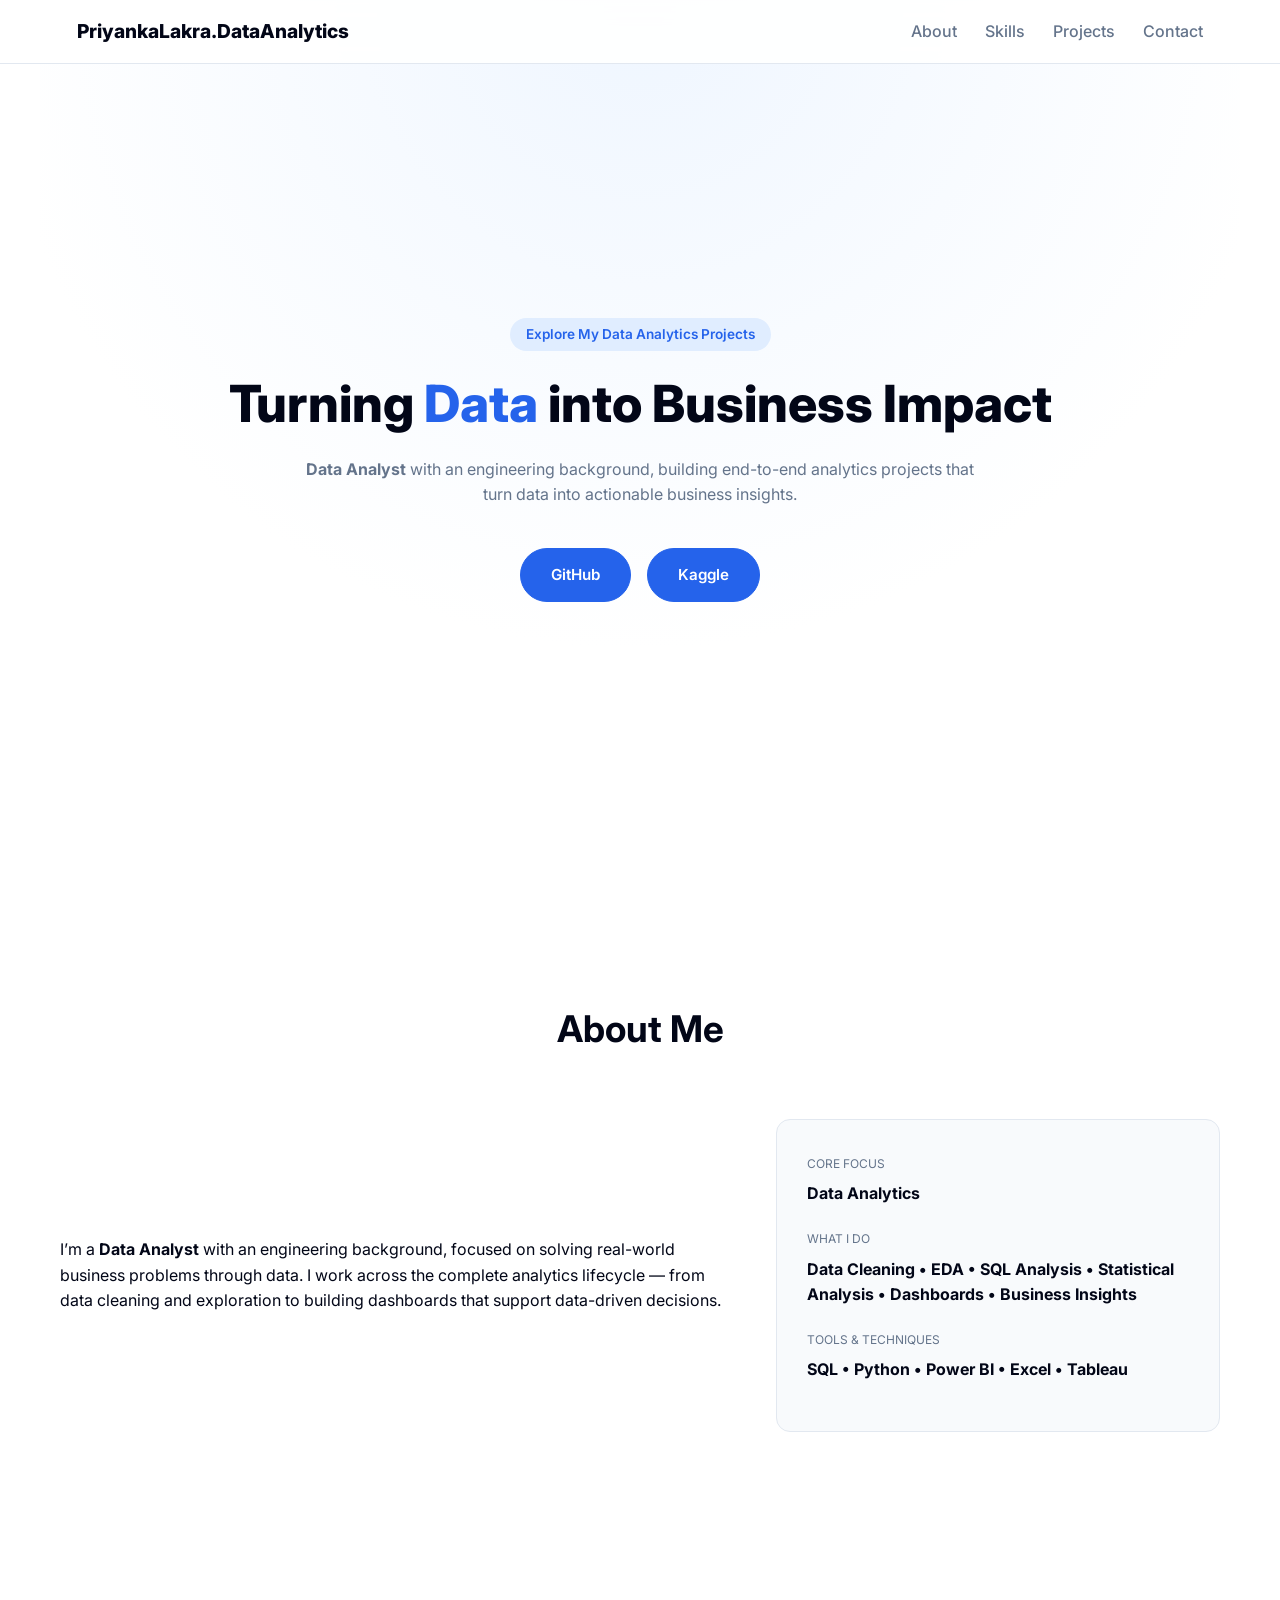
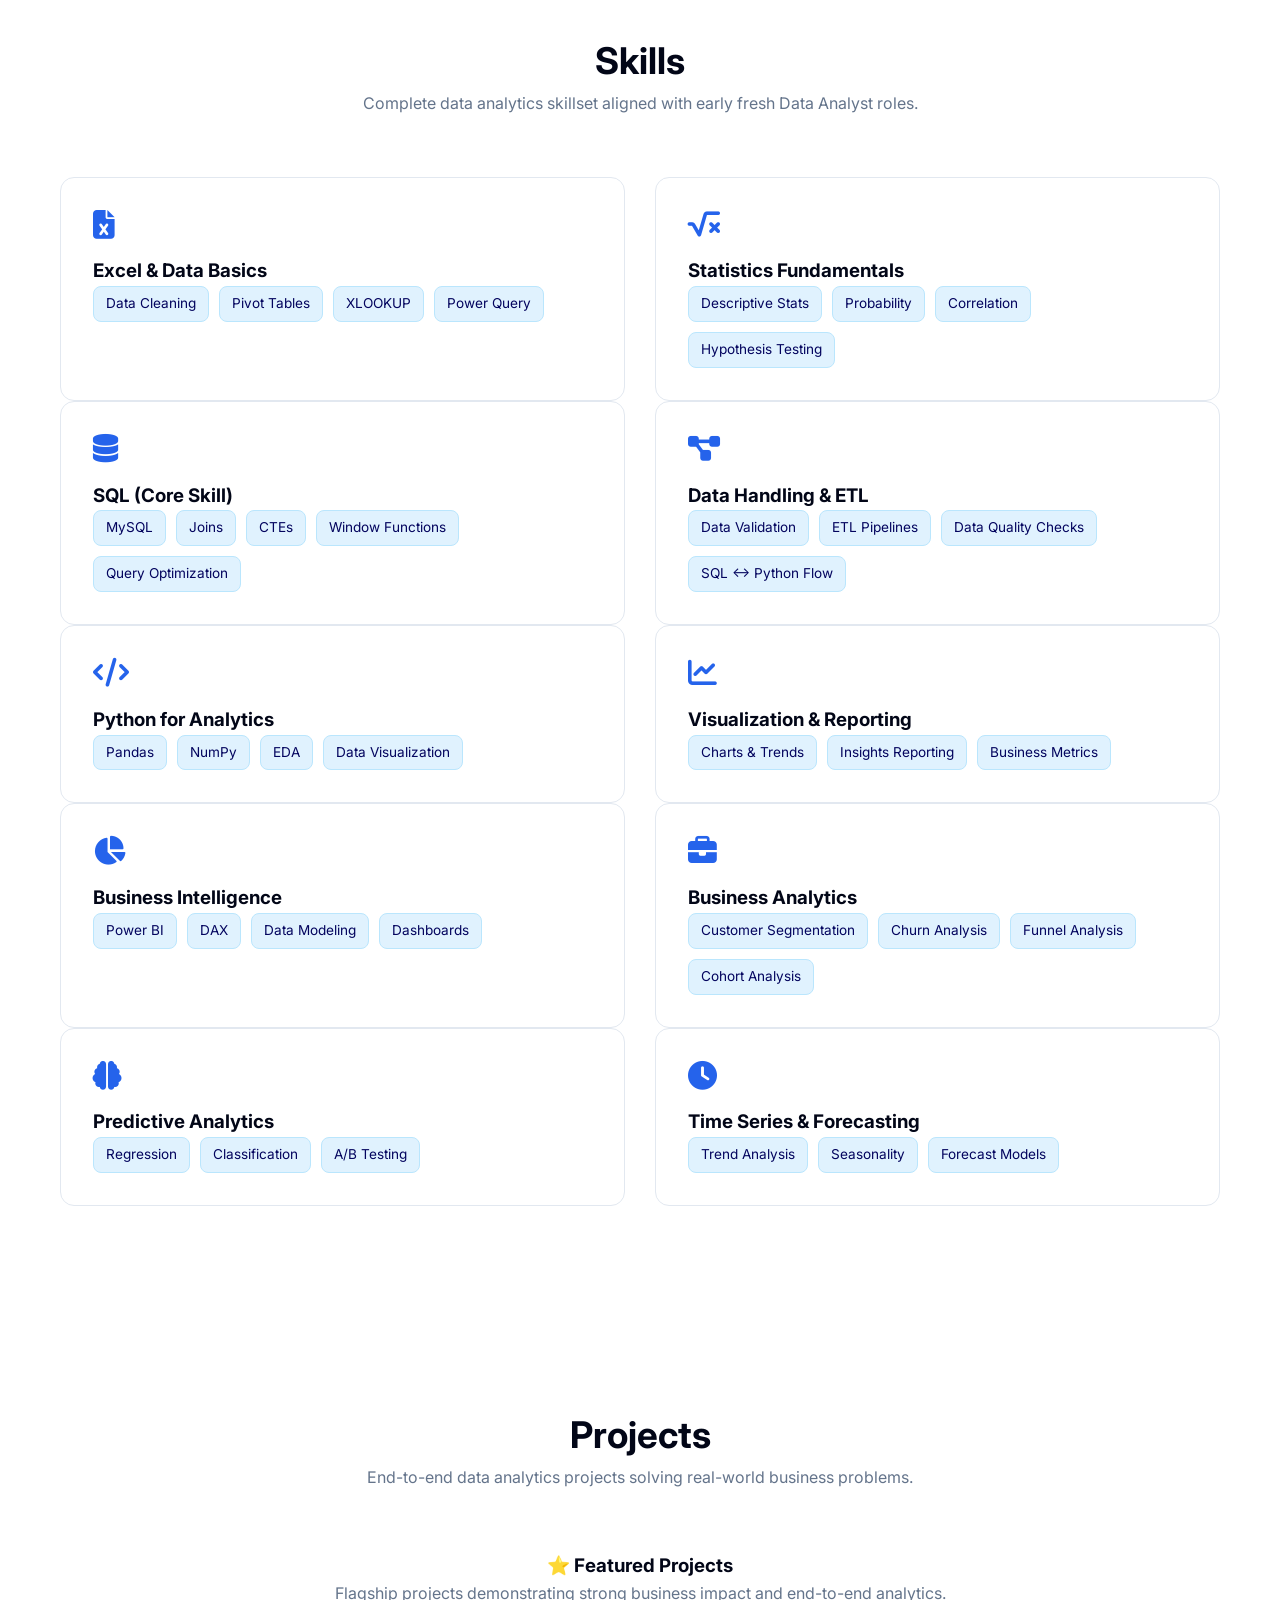
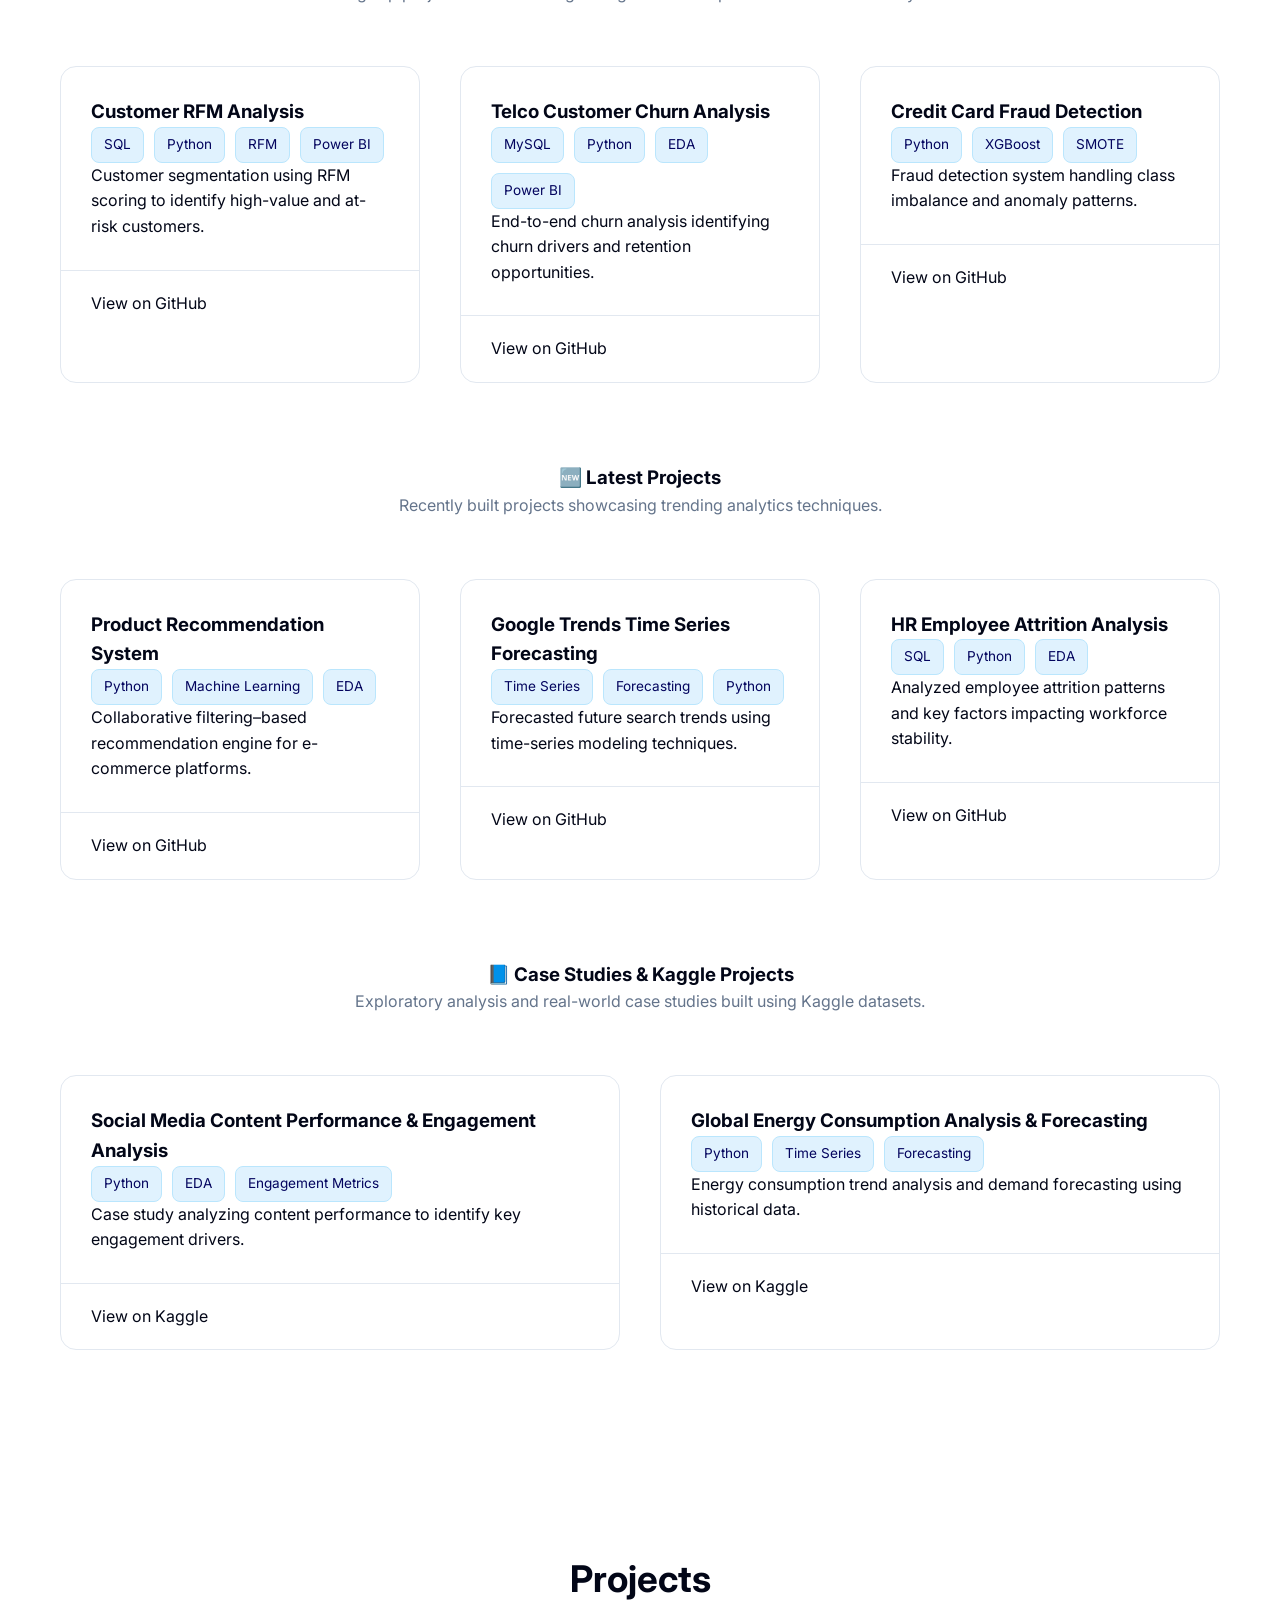
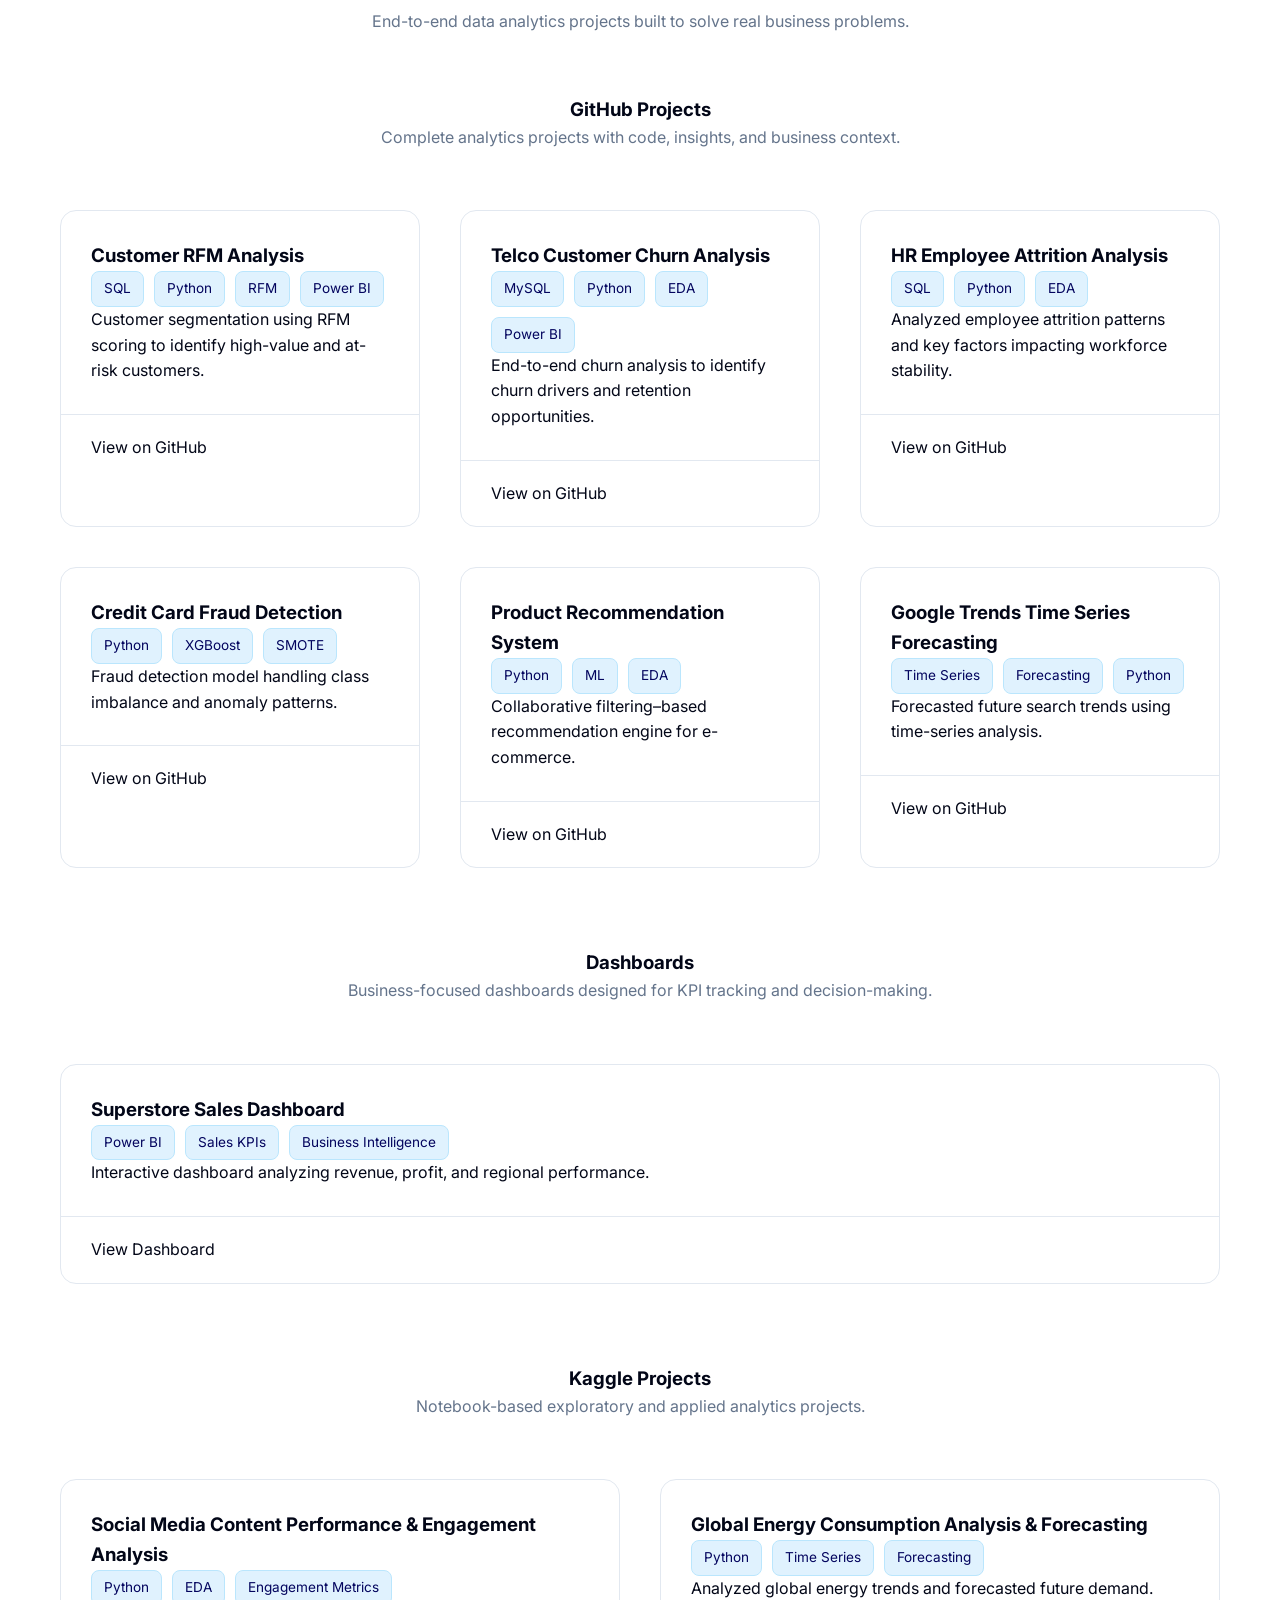
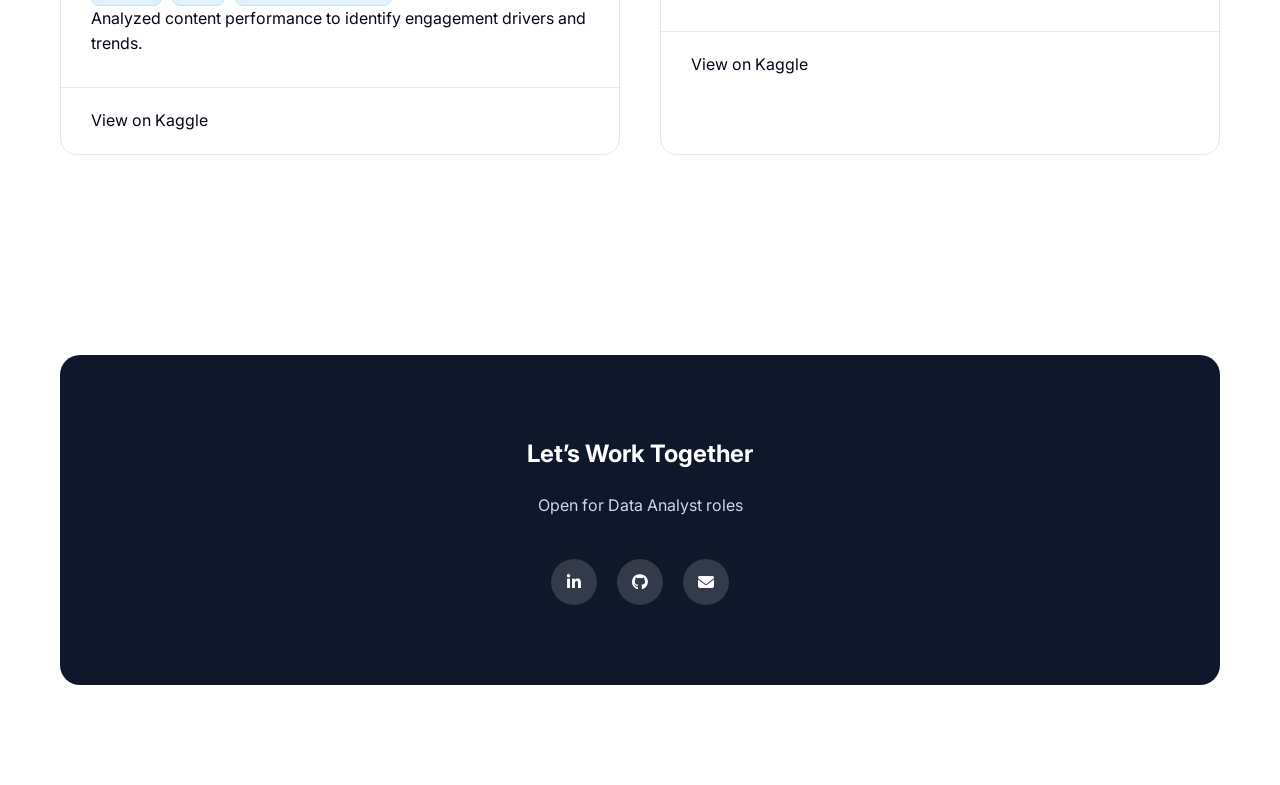
==== commit 5a844ebf: "index.html" ====
--- a/index.html
+++ b/index.html
@@ -158,7 +158,7 @@
   <p><strong>Data Analyst</strong> with an engineering background, building end-to-end analytics projects that turn data into actionable business insights.</p>
    <div class="btns">
     <!-- GitHub Projects -->
-    <a href="https://priyankadatacodes.github.io/#projects"
+    <a href="https://www.github.com/priyankadatacodes"
        class="btn primary"
        target="_blank">
        GitHub
@@ -323,6 +323,168 @@
 <section id="projects">
   <div class="section-header">
     <h2>Projects</h2>
+    <p>End-to-end data analytics projects solving real-world business problems.</p>
+  </div>
+
+  <!-- ================= FEATURED PROJECTS ================= -->
+  <div class="section-header" style="margin-top:40px;">
+    <h3>⭐ Featured Projects</h3>
+    <p>Flagship projects demonstrating strong business impact and end-to-end analytics.</p>
+  </div>
+
+  <div class="projects">
+
+    <div class="project">
+      <div class="project-body">
+        <h3>Customer RFM Analysis</h3>
+        <div class="badges">
+          <span class="badge-skill">SQL</span>
+          <span class="badge-skill">Python</span>
+          <span class="badge-skill">RFM</span>
+          <span class="badge-skill">Power BI</span>
+        </div>
+        <p>Customer segmentation using RFM scoring to identify high-value and at-risk customers.</p>
+      </div>
+      <div class="project-footer">
+        <a href="https://github.com/priyankadatacodes/customer-rfm-analysis" target="_blank">View on GitHub</a>
+      </div>
+    </div>
+
+    <div class="project">
+      <div class="project-body">
+        <h3>Telco Customer Churn Analysis</h3>
+        <div class="badges">
+          <span class="badge-skill">MySQL</span>
+          <span class="badge-skill">Python</span>
+          <span class="badge-skill">EDA</span>
+          <span class="badge-skill">Power BI</span>
+        </div>
+        <p>End-to-end churn analysis identifying churn drivers and retention opportunities.</p>
+      </div>
+      <div class="project-footer">
+        <a href="https://github.com/priyankadatacodes/telco-customer-churn-analysis" target="_blank">View on GitHub</a>
+      </div>
+    </div>
+
+    <div class="project">
+      <div class="project-body">
+        <h3>Credit Card Fraud Detection</h3>
+        <div class="badges">
+          <span class="badge-skill">Python</span>
+          <span class="badge-skill">XGBoost</span>
+          <span class="badge-skill">SMOTE</span>
+        </div>
+        <p>Fraud detection system handling class imbalance and anomaly patterns.</p>
+      </div>
+      <div class="project-footer">
+        <a href="https://github.com/priyankadatacodes/credit-card-fraud-analysis" target="_blank">View on GitHub</a>
+      </div>
+    </div>
+
+  </div>
+
+  <!-- ================= LATEST PROJECTS ================= -->
+  <div class="section-header" style="margin-top:80px;">
+    <h3>🆕 Latest Projects</h3>
+    <p>Recently built projects showcasing trending analytics techniques.</p>
+  </div>
+
+  <div class="projects">
+
+    <div class="project">
+      <div class="project-body">
+        <h3>Product Recommendation System</h3>
+        <div class="badges">
+          <span class="badge-skill">Python</span>
+          <span class="badge-skill">Machine Learning</span>
+          <span class="badge-skill">EDA</span>
+        </div>
+        <p>Collaborative filtering–based recommendation engine for e-commerce platforms.</p>
+      </div>
+      <div class="project-footer">
+        <a href="https://github.com/priyankadatacodes/ecommerce-product-recommendation" target="_blank">View on GitHub</a>
+      </div>
+    </div>
+
+    <div class="project">
+      <div class="project-body">
+        <h3>Google Trends Time Series Forecasting</h3>
+        <div class="badges">
+          <span class="badge-skill">Time Series</span>
+          <span class="badge-skill">Forecasting</span>
+          <span class="badge-skill">Python</span>
+        </div>
+        <p>Forecasted future search trends using time-series modeling techniques.</p>
+      </div>
+      <div class="project-footer">
+        <a href="https://github.com/priyankadatacodes/google-trends-time-series-forecasting" target="_blank">View on GitHub</a>
+      </div>
+    </div>
+
+    <div class="project">
+      <div class="project-body">
+        <h3>HR Employee Attrition Analysis</h3>
+        <div class="badges">
+          <span class="badge-skill">SQL</span>
+          <span class="badge-skill">Python</span>
+          <span class="badge-skill">EDA</span>
+        </div>
+        <p>Analyzed employee attrition patterns and key factors impacting workforce stability.</p>
+      </div>
+      <div class="project-footer">
+        <a href="https://github.com/priyankadatacodes/hr-employee-attrition-analysis" target="_blank">View on GitHub</a>
+      </div>
+    </div>
+
+  </div>
+
+  <!-- ================= CASE STUDIES & KAGGLE ================= -->
+  <div class="section-header" style="margin-top:80px;">
+    <h3>📘 Case Studies & Kaggle Projects</h3>
+    <p>Exploratory analysis and real-world case studies built using Kaggle datasets.</p>
+  </div>
+
+  <div class="projects">
+
+    <div class="project">
+      <div class="project-body">
+        <h3>Social Media Content Performance & Engagement Analysis</h3>
+        <div class="badges">
+          <span class="badge-skill">Python</span>
+          <span class="badge-skill">EDA</span>
+          <span class="badge-skill">Engagement Metrics</span>
+        </div>
+        <p>Case study analyzing content performance to identify key engagement drivers.</p>
+      </div>
+      <div class="project-footer">
+        <a href="https://www.kaggle.com/code/priyankalakraxdata/social-media-content-performance-engagement-da"
+           target="_blank">View on Kaggle</a>
+      </div>
+    </div>
+
+    <div class="project">
+      <div class="project-body">
+        <h3>Global Energy Consumption Analysis & Forecasting</h3>
+        <div class="badges">
+          <span class="badge-skill">Python</span>
+          <span class="badge-skill">Time Series</span>
+          <span class="badge-skill">Forecasting</span>
+        </div>
+        <p>Energy consumption trend analysis and demand forecasting using historical data.</p>
+      </div>
+      <div class="project-footer">
+        <a href="https://www.kaggle.com/code/priyankalakraxdata/global-energy-consumption-analysis-forecast/notebook"
+           target="_blank">View on Kaggle</a>
+      </div>
+    </div>
+
+  </div>
+</section>
+
+
+<section id="projects">
+  <div class="section-header">
+    <h2>Projects</h2>
     <p>End-to-end data analytics projects built to solve real business problems.</p>
   </div>
 
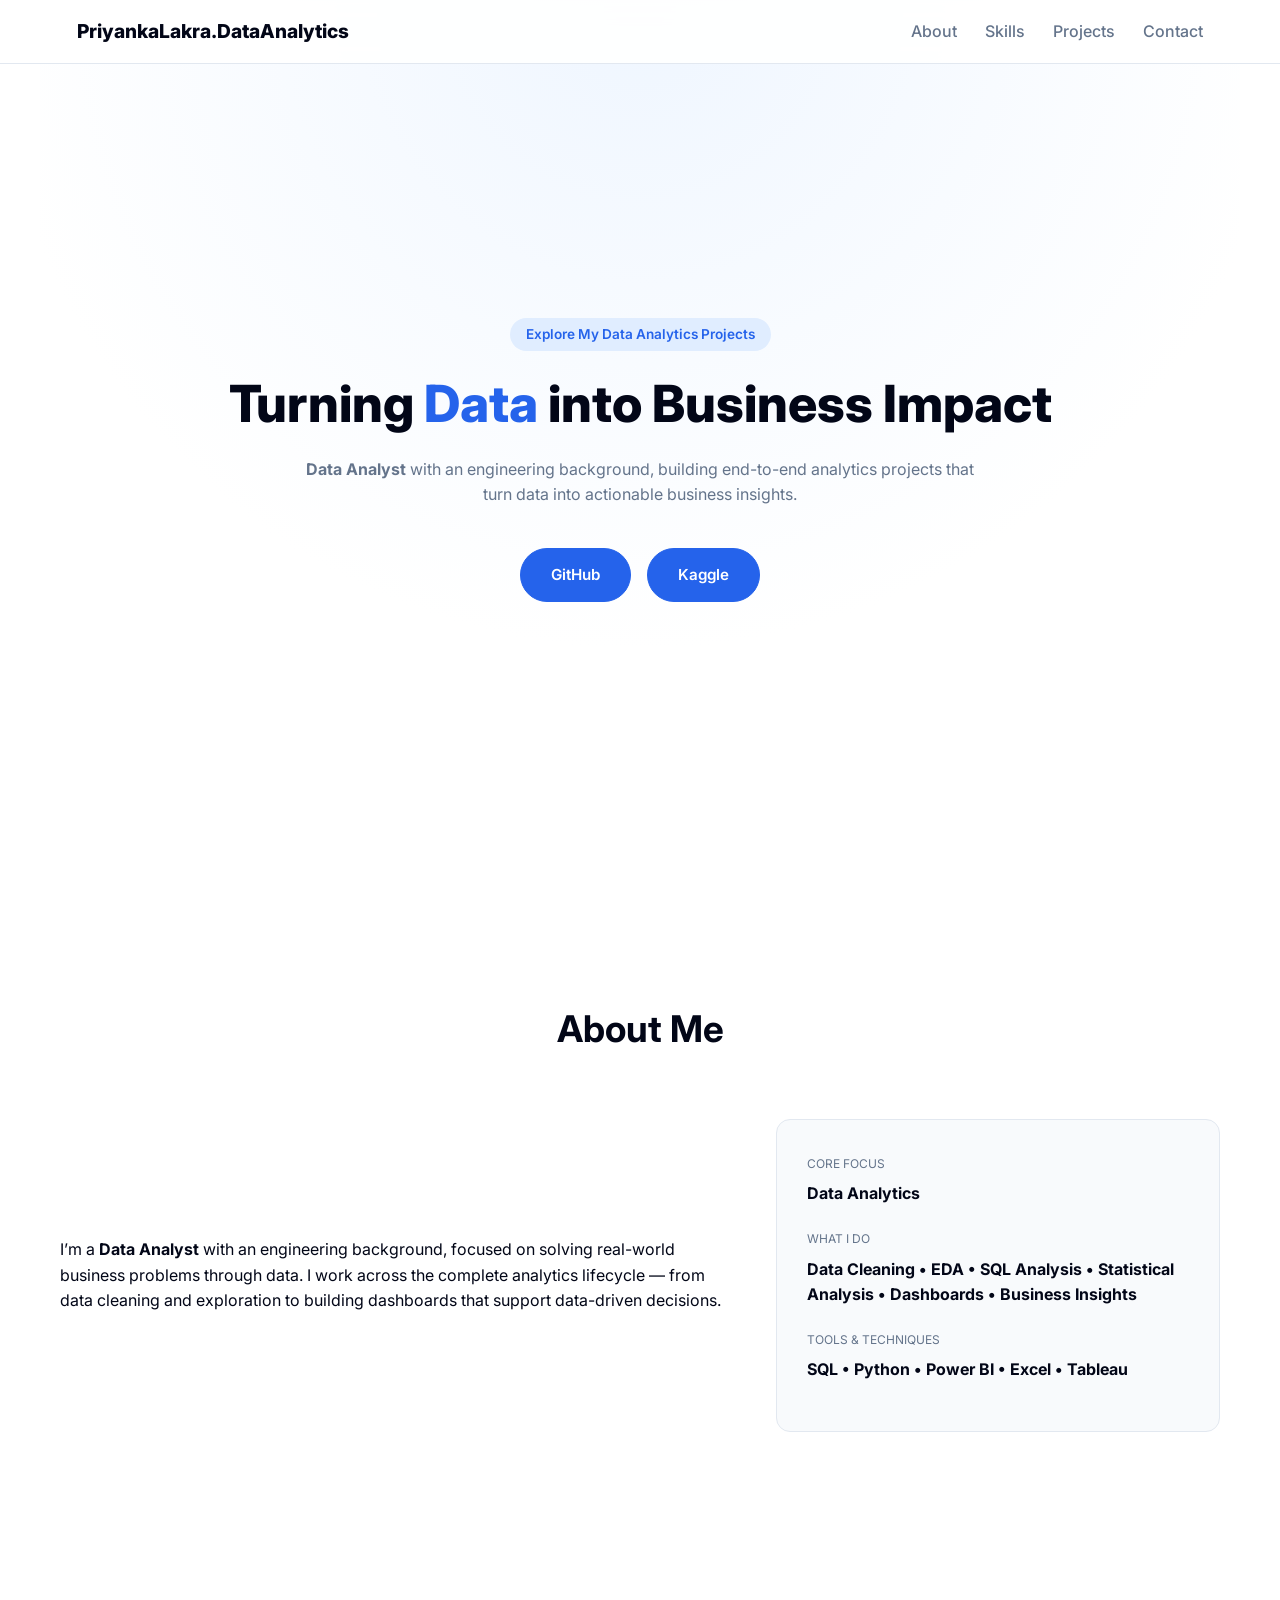
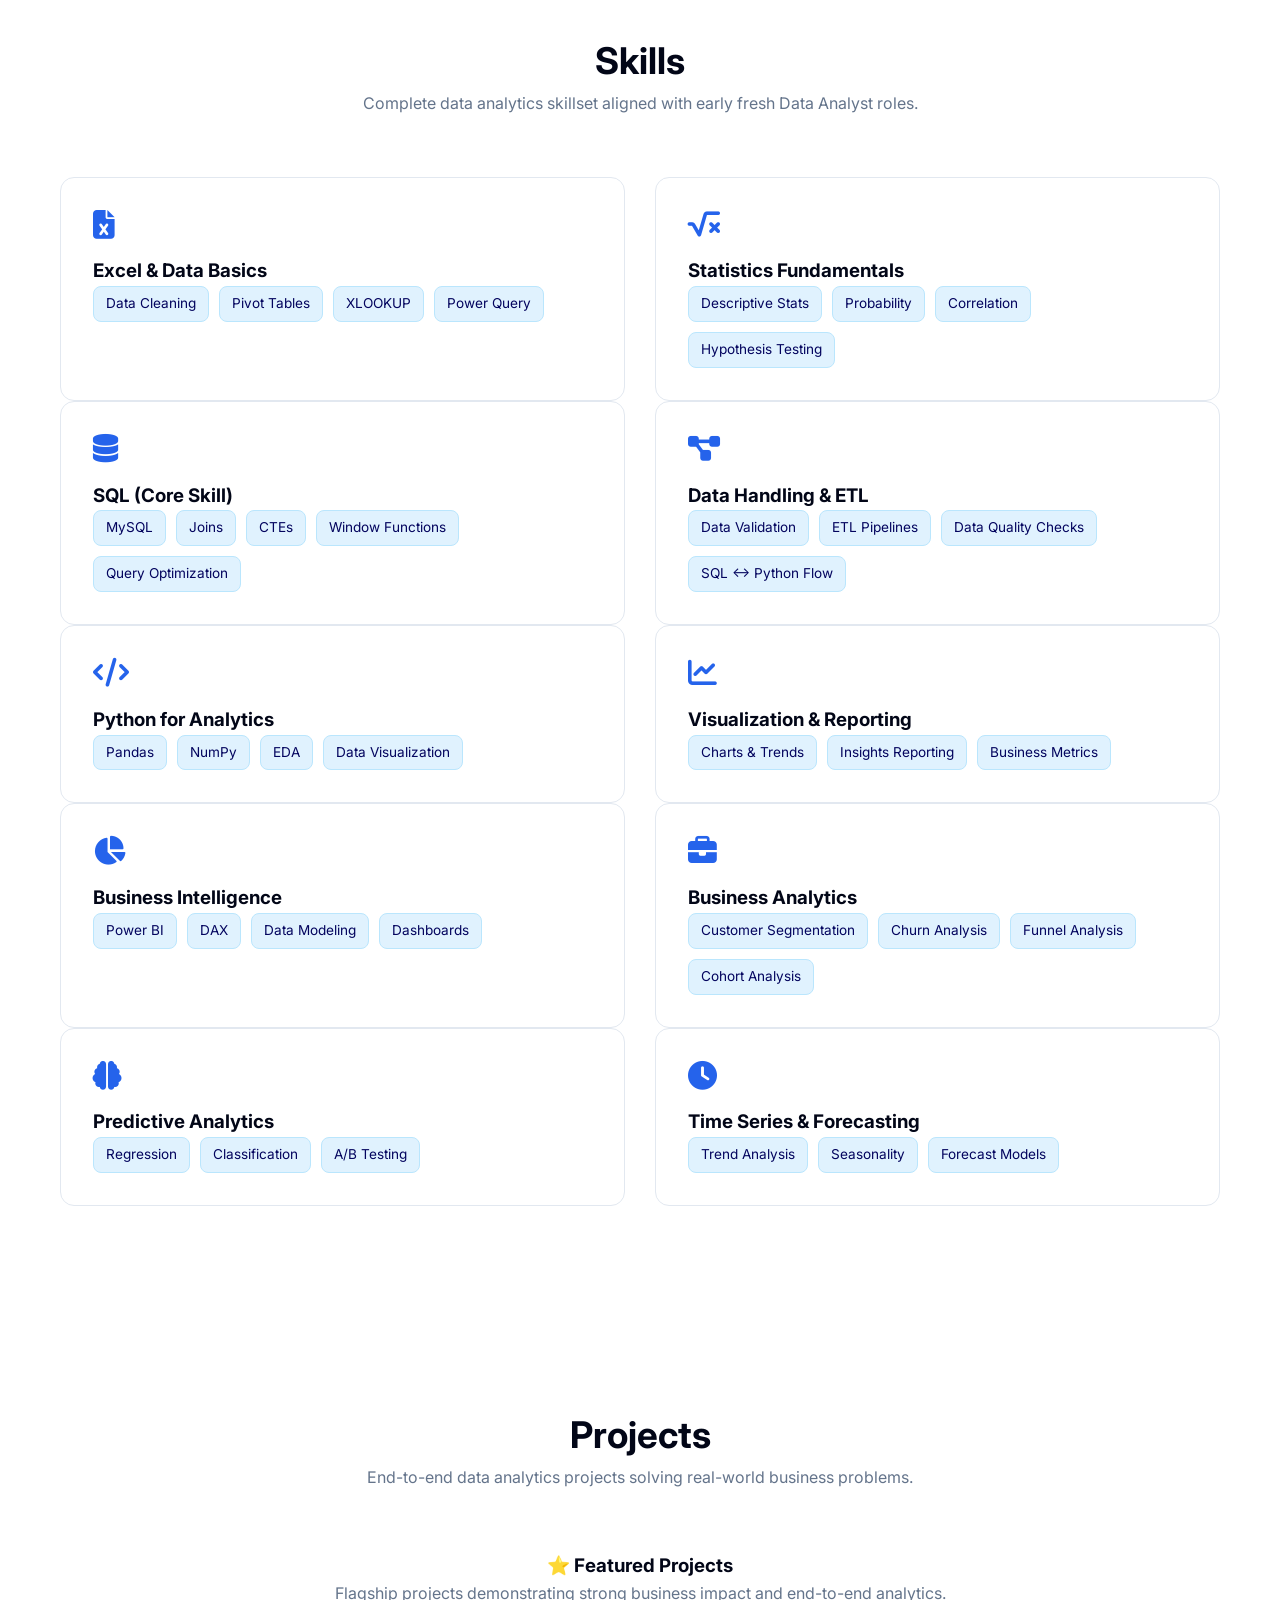
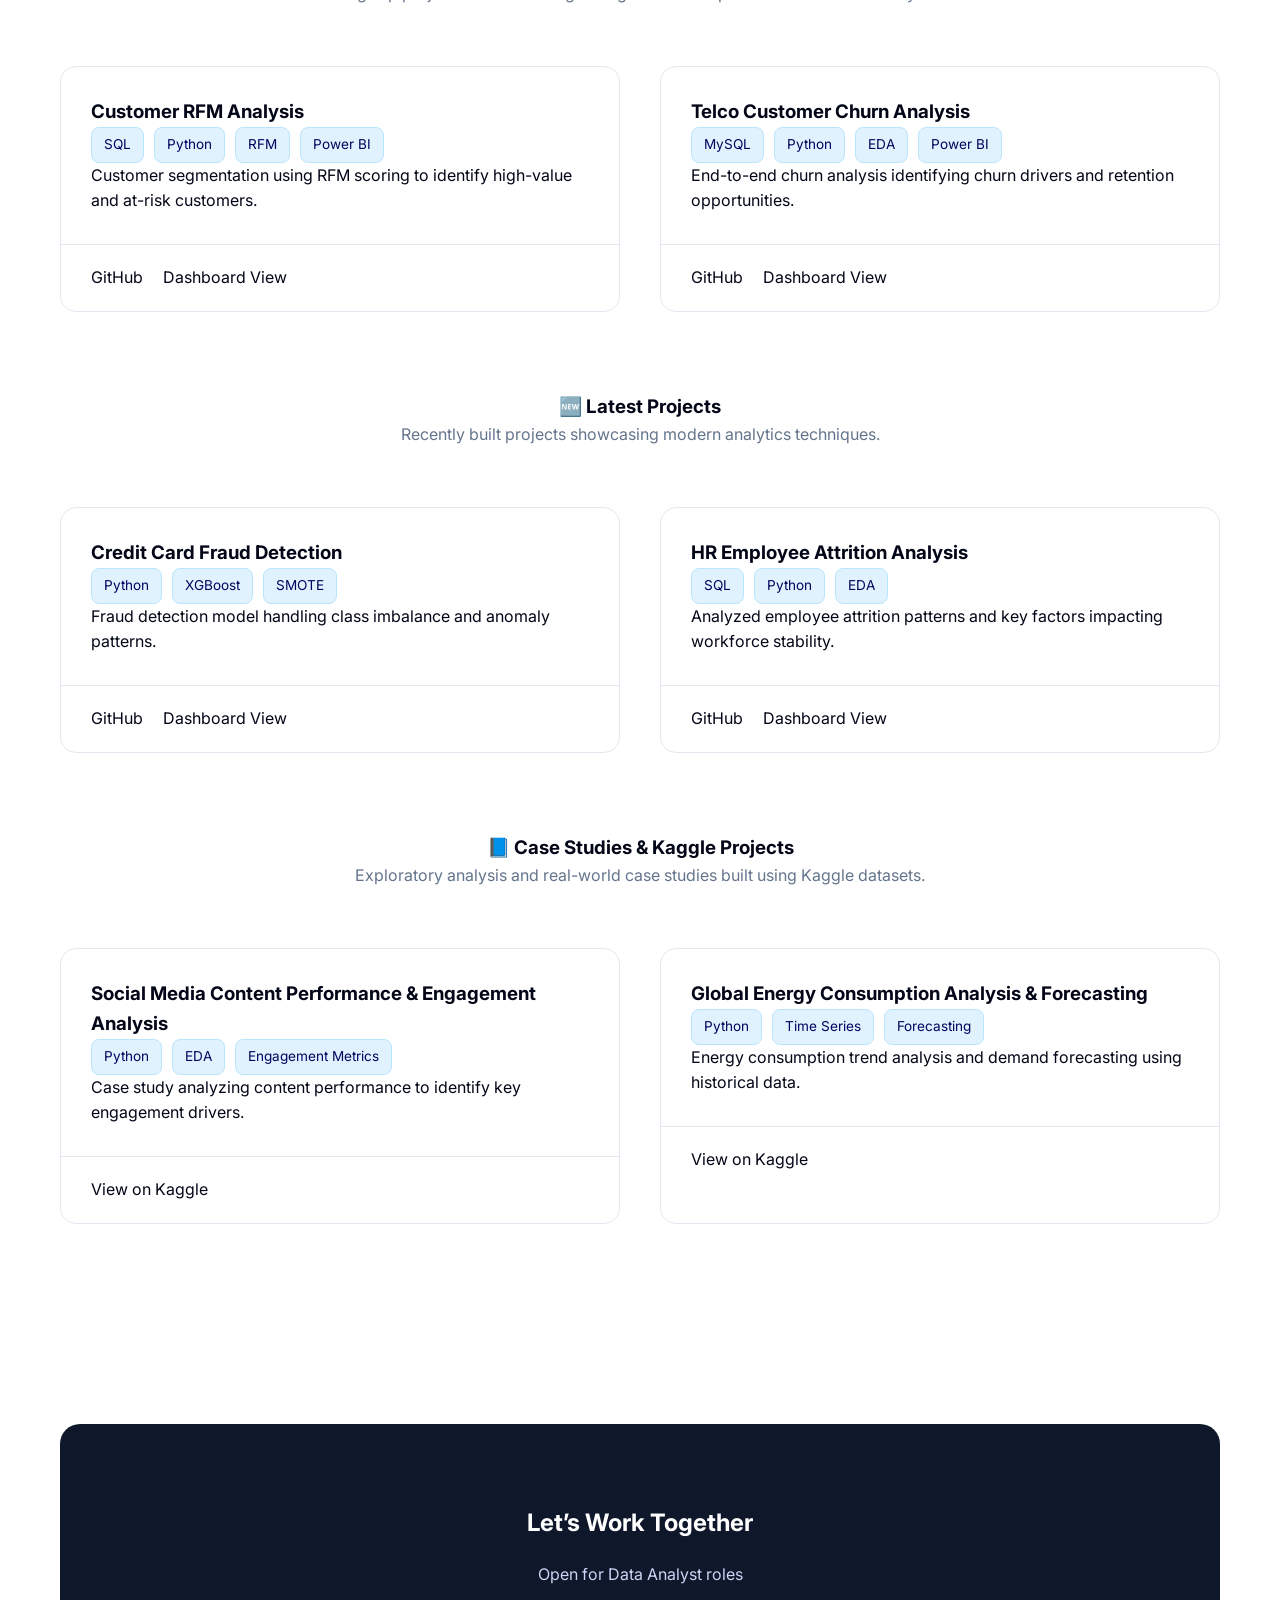
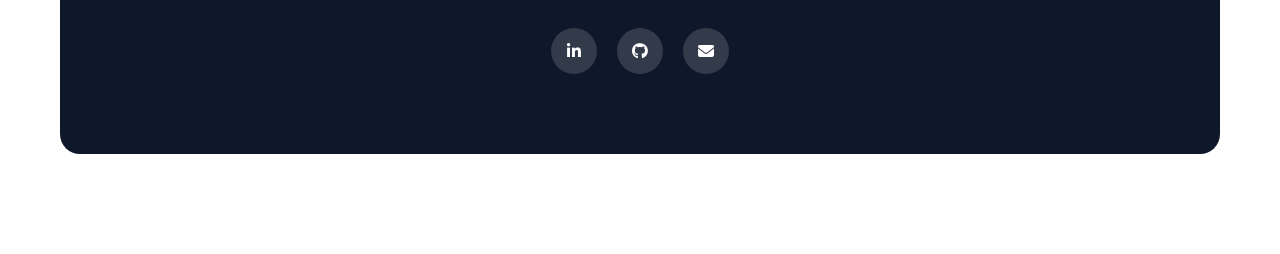
==== commit 0c7d1cf8: "Update index.html" ====
--- a/index.html
+++ b/index.html
@@ -319,7 +319,6 @@
 
 </section>
 
-
 <section id="projects">
   <div class="section-header">
     <h2>Projects</h2>
@@ -346,7 +345,10 @@
         <p>Customer segmentation using RFM scoring to identify high-value and at-risk customers.</p>
       </div>
       <div class="project-footer">
-        <a href="https://github.com/priyankadatacodes/customer-rfm-analysis" target="_blank">View on GitHub</a>
+        <a href="https://github.com/priyankadatacodes/customer-rfm-analysis" target="_blank">GitHub</a>
+        <a href="https://github.com/priyankadatacodes/customer-rfm-analysis#dashboard" target="_blank">
+          Dashboard View
+        </a>
       </div>
     </div>
 
@@ -362,22 +364,10 @@
         <p>End-to-end churn analysis identifying churn drivers and retention opportunities.</p>
       </div>
       <div class="project-footer">
-        <a href="https://github.com/priyankadatacodes/telco-customer-churn-analysis" target="_blank">View on GitHub</a>
-      </div>
-    </div>
-
-    <div class="project">
-      <div class="project-body">
-        <h3>Credit Card Fraud Detection</h3>
-        <div class="badges">
-          <span class="badge-skill">Python</span>
-          <span class="badge-skill">XGBoost</span>
-          <span class="badge-skill">SMOTE</span>
-        </div>
-        <p>Fraud detection system handling class imbalance and anomaly patterns.</p>
-      </div>
-      <div class="project-footer">
-        <a href="https://github.com/priyankadatacodes/credit-card-fraud-analysis" target="_blank">View on GitHub</a>
+        <a href="https://github.com/priyankadatacodes/telco-customer-churn-analysis" target="_blank">GitHub</a>
+        <a href="https://github.com/priyankadatacodes/telco-customer-churn-analysis#dashboard" target="_blank">
+          Dashboard View
+        </a>
       </div>
     </div>
 
@@ -386,53 +376,44 @@
   <!-- ================= LATEST PROJECTS ================= -->
   <div class="section-header" style="margin-top:80px;">
     <h3>🆕 Latest Projects</h3>
-    <p>Recently built projects showcasing trending analytics techniques.</p>
+    <p>Recently built projects showcasing modern analytics techniques.</p>
   </div>
 
   <div class="projects">
 
     <div class="project">
       <div class="project-body">
-        <h3>Product Recommendation System</h3>
-        <div class="badges">
-          <span class="badge-skill">Python</span>
-          <span class="badge-skill">Machine Learning</span>
+        <h3>Credit Card Fraud Detection</h3>
+        <div class="badges">
+          <span class="badge-skill">Python</span>
+          <span class="badge-skill">XGBoost</span>
+          <span class="badge-skill">SMOTE</span>
+        </div>
+        <p>Fraud detection model handling class imbalance and anomaly patterns.</p>
+      </div>
+      <div class="project-footer">
+        <a href="https://github.com/priyankadatacodes/credit-card-fraud-analysis" target="_blank">GitHub</a>
+        <a href="https://github.com/priyankadatacodes/credit-card-fraud-analysis#dashboard" target="_blank">
+          Dashboard View
+        </a>
+      </div>
+    </div>
+
+    <div class="project">
+      <div class="project-body">
+        <h3>HR Employee Attrition Analysis</h3>
+        <div class="badges">
+          <span class="badge-skill">SQL</span>
+          <span class="badge-skill">Python</span>
           <span class="badge-skill">EDA</span>
         </div>
-        <p>Collaborative filtering–based recommendation engine for e-commerce platforms.</p>
-      </div>
-      <div class="project-footer">
-        <a href="https://github.com/priyankadatacodes/ecommerce-product-recommendation" target="_blank">View on GitHub</a>
-      </div>
-    </div>
-
-    <div class="project">
-      <div class="project-body">
-        <h3>Google Trends Time Series Forecasting</h3>
-        <div class="badges">
-          <span class="badge-skill">Time Series</span>
-          <span class="badge-skill">Forecasting</span>
-          <span class="badge-skill">Python</span>
-        </div>
-        <p>Forecasted future search trends using time-series modeling techniques.</p>
-      </div>
-      <div class="project-footer">
-        <a href="https://github.com/priyankadatacodes/google-trends-time-series-forecasting" target="_blank">View on GitHub</a>
-      </div>
-    </div>
-
-    <div class="project">
-      <div class="project-body">
-        <h3>HR Employee Attrition Analysis</h3>
-        <div class="badges">
-          <span class="badge-skill">SQL</span>
-          <span class="badge-skill">Python</span>
-          <span class="badge-skill">EDA</span>
-        </div>
         <p>Analyzed employee attrition patterns and key factors impacting workforce stability.</p>
       </div>
       <div class="project-footer">
-        <a href="https://github.com/priyankadatacodes/hr-employee-attrition-analysis" target="_blank">View on GitHub</a>
+        <a href="https://github.com/priyankadatacodes/hr-employee-attrition-analysis" target="_blank">GitHub</a>
+        <a href="https://github.com/priyankadatacodes/hr-employee-attrition-analysis#dashboard" target="_blank">
+          Dashboard View
+        </a>
       </div>
     </div>
 
@@ -480,188 +461,6 @@
 
   </div>
 </section>
-
-
-<section id="projects">
-  <div class="section-header">
-    <h2>Projects</h2>
-    <p>End-to-end data analytics projects built to solve real business problems.</p>
-  </div>
-
-  <!-- ================= GITHUB PROJECTS ================= -->
-  <div class="section-header" style="margin-top:40px;">
-    <h3>GitHub Projects</h3>
-    <p>Complete analytics projects with code, insights, and business context.</p>
-  </div>
-
-  <div class="projects">
-
-    <!-- Row 1 -->
-    <div class="project">
-      <div class="project-body">
-        <h3>Customer RFM Analysis</h3>
-        <div class="badges">
-          <span class="badge-skill badge-blue">SQL</span>
-          <span class="badge-skill badge-blue">Python</span>
-          <span class="badge-skill badge-blue">RFM</span>
-          <span class="badge-skill badge-blue">Power BI</span>
-        </div>
-        <p>Customer segmentation using RFM scoring to identify high-value and at-risk customers.</p>
-      </div>
-      <div class="project-footer">
-        <a href="https://github.com/priyankadatacodes/customer-rfm-analysis" target="_blank">View on GitHub</a>
-      </div>
-    </div>
-
-    <div class="project">
-      <div class="project-body">
-        <h3>Telco Customer Churn Analysis</h3>
-        <div class="badges">
-          <span class="badge-skill badge-blue">MySQL</span>
-          <span class="badge-skill badge-blue">Python</span>
-          <span class="badge-skill badge-blue">EDA</span>
-          <span class="badge-skill badge-blue">Power BI</span>
-        </div>
-        <p>End-to-end churn analysis to identify churn drivers and retention opportunities.</p>
-      </div>
-      <div class="project-footer">
-        <a href="https://github.com/priyankadatacodes/telco-customer-churn-analysis" target="_blank">View on GitHub</a>
-      </div>
-    </div>
-
-    <div class="project">
-      <div class="project-body">
-        <h3>HR Employee Attrition Analysis</h3>
-        <div class="badges">
-          <span class="badge-skill badge-blue">SQL</span>
-          <span class="badge-skill badge-blue">Python</span>
-          <span class="badge-skill badge-blue">EDA</span>
-        </div>
-        <p>Analyzed employee attrition patterns and key factors impacting workforce stability.</p>
-      </div>
-      <div class="project-footer">
-        <a href="https://github.com/priyankadatacodes/hr-employee-attrition-analysis" target="_blank">View on GitHub</a>
-      </div>
-    </div>
-
-    <!-- Row 2 -->
-    <div class="project">
-      <div class="project-body">
-        <h3>Credit Card Fraud Detection</h3>
-        <div class="badges">
-          <span class="badge-skill badge-blue">Python</span>
-          <span class="badge-skill badge-blue">XGBoost</span>
-          <span class="badge-skill badge-blue">SMOTE</span>
-        </div>
-        <p>Fraud detection model handling class imbalance and anomaly patterns.</p>
-      </div>
-      <div class="project-footer">
-        <a href="https://github.com/priyankadatacodes/credit-card-fraud-analysis" target="_blank">View on GitHub</a>
-      </div>
-    </div>
-
-    <div class="project">
-      <div class="project-body">
-        <h3>Product Recommendation System</h3>
-        <div class="badges">
-          <span class="badge-skill badge-blue">Python</span>
-          <span class="badge-skill badge-blue">ML</span>
-          <span class="badge-skill badge-blue">EDA</span>
-        </div>
-        <p>Collaborative filtering–based recommendation engine for e-commerce.</p>
-      </div>
-      <div class="project-footer">
-        <a href="https://github.com/priyankadatacodes/ecommerce-product-recommendation" target="_blank">View on GitHub</a>
-      </div>
-    </div>
-
-    <div class="project">
-      <div class="project-body">
-        <h3>Google Trends Time Series Forecasting</h3>
-        <div class="badges">
-          <span class="badge-skill badge-blue">Time Series</span>
-          <span class="badge-skill badge-blue">Forecasting</span>
-          <span class="badge-skill badge-blue">Python</span>
-        </div>
-        <p>Forecasted future search trends using time-series analysis.</p>
-      </div>
-      <div class="project-footer">
-        <a href="https://github.com/priyankadatacodes/google-trends-time-series-forecasting" target="_blank">View on GitHub</a>
-      </div>
-    </div>
-
-  </div>
-
-  <!-- ================= DASHBOARDS ================= -->
-  <div class="section-header" style="margin-top:80px;">
-    <h3>Dashboards</h3>
-    <p>Business-focused dashboards designed for KPI tracking and decision-making.</p>
-  </div>
-
-  <div class="projects">
-
-    <div class="project">
-      <div class="project-body">
-        <h3>Superstore Sales Dashboard</h3>
-        <div class="badges">
-          <span class="badge-skill badge-blue">Power BI</span>
-          <span class="badge-skill badge-blue">Sales KPIs</span>
-          <span class="badge-skill badge-blue">Business Intelligence</span>
-        </div>
-        <p>Interactive dashboard analyzing revenue, profit, and regional performance.</p>
-      </div>
-      <div class="project-footer">
-        <a href="https://github.com/priyankadatacodes/superstore-sales-analysis-powerbi" target="_blank">
-          View Dashboard
-        </a>
-      </div>
-    </div>
-
-  </div>
-
-  <!-- ================= KAGGLE PROJECTS ================= -->
-  <div class="section-header" style="margin-top:80px;">
-    <h3>Kaggle Projects</h3>
-    <p>Notebook-based exploratory and applied analytics projects.</p>
-  </div>
-
-  <div class="projects">
-
-    <div class="project">
-      <div class="project-body">
-        <h3>Social Media Content Performance & Engagement Analysis</h3>
-        <div class="badges">
-          <span class="badge-skill badge-blue">Python</span>
-          <span class="badge-skill badge-blue">EDA</span>
-          <span class="badge-skill badge-blue">Engagement Metrics</span>
-        </div>
-        <p>Analyzed content performance to identify engagement drivers and trends.</p>
-      </div>
-      <div class="project-footer">
-        <a href="https://www.kaggle.com/code/priyankalakraxdata/social-media-content-performance-engagement-da"
-           target="_blank">View on Kaggle</a>
-      </div>
-    </div>
-
-    <div class="project">
-      <div class="project-body">
-        <h3>Global Energy Consumption Analysis & Forecasting</h3>
-        <div class="badges">
-          <span class="badge-skill badge-blue">Python</span>
-          <span class="badge-skill badge-blue">Time Series</span>
-          <span class="badge-skill badge-blue">Forecasting</span>
-        </div>
-        <p>Analyzed global energy trends and forecasted future demand.</p>
-      </div>
-      <div class="project-footer">
-        <a href="https://www.kaggle.com/code/priyankalakraxdata/global-energy-consumption-analysis-forecast/notebook"
-           target="_blank">View on Kaggle</a>
-      </div>
-    </div>
-
-  </div>
-</section>
-
 
 
 <section id="contact">
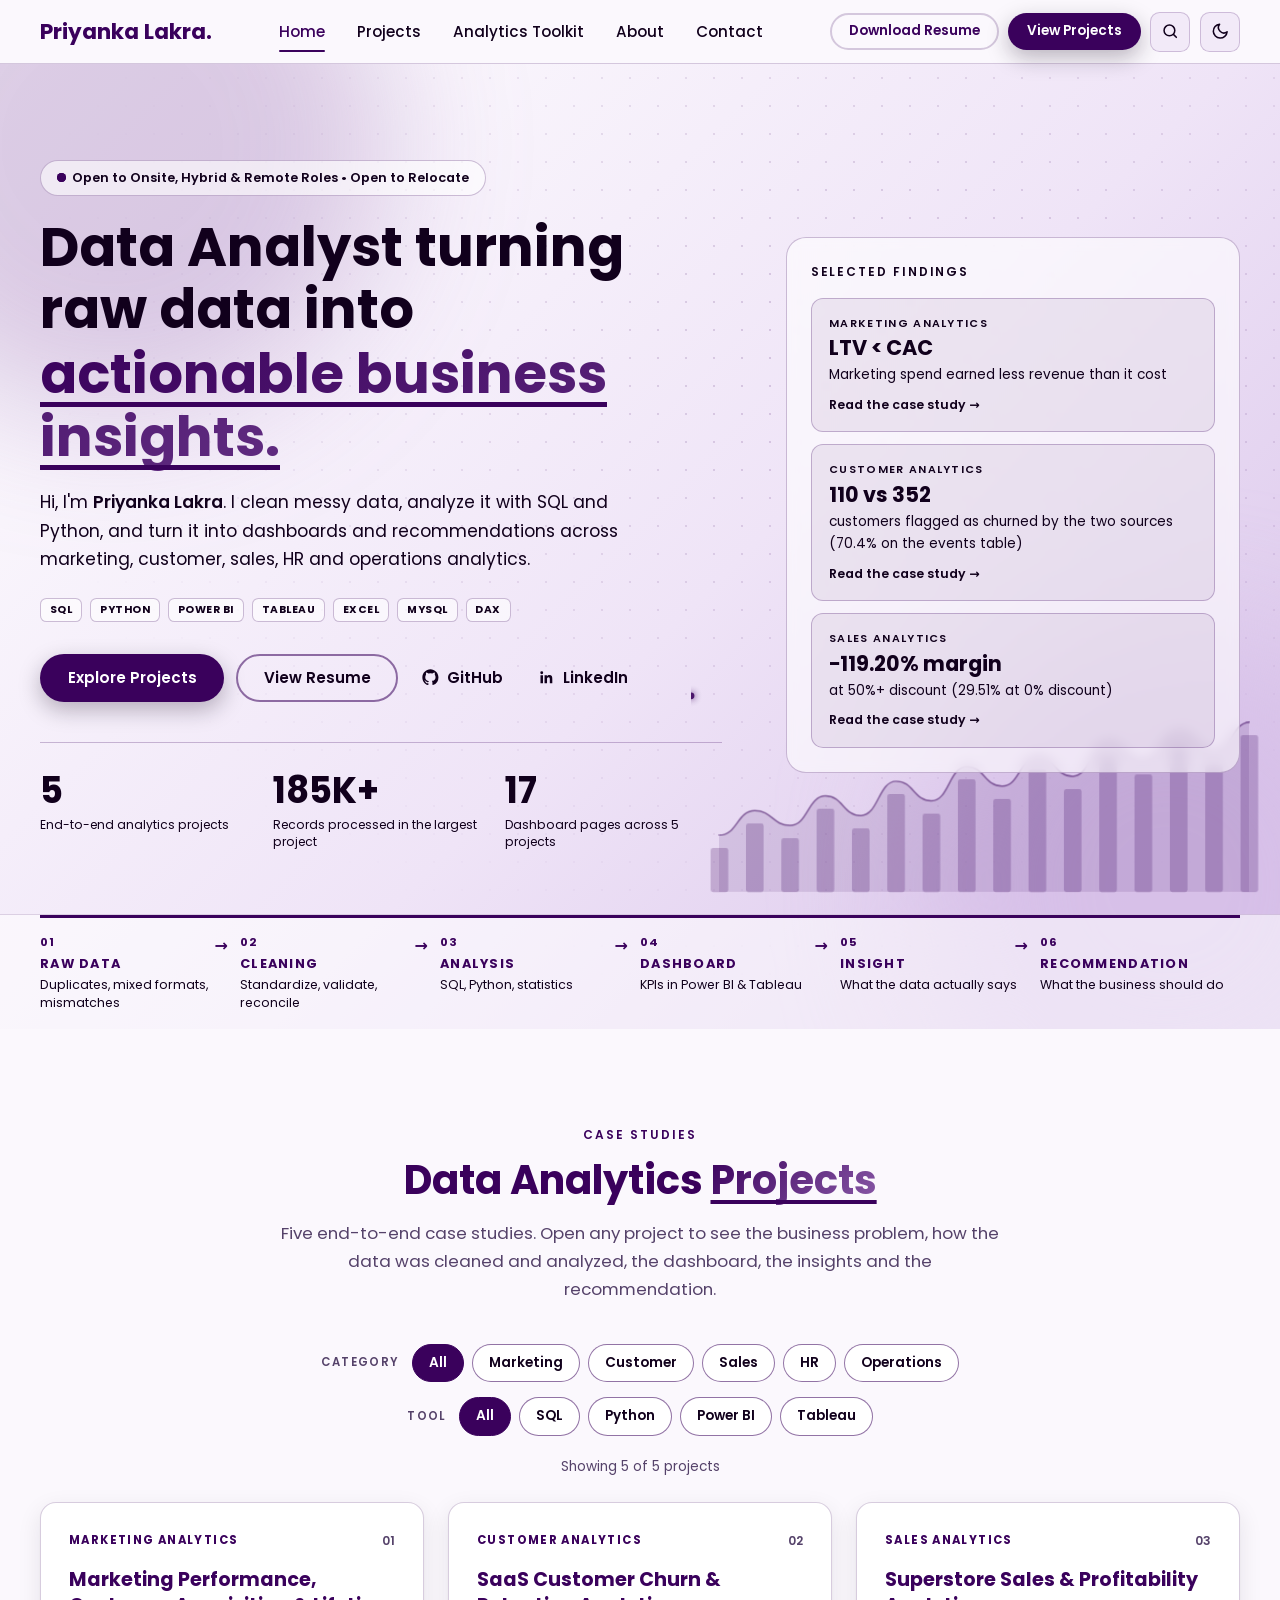
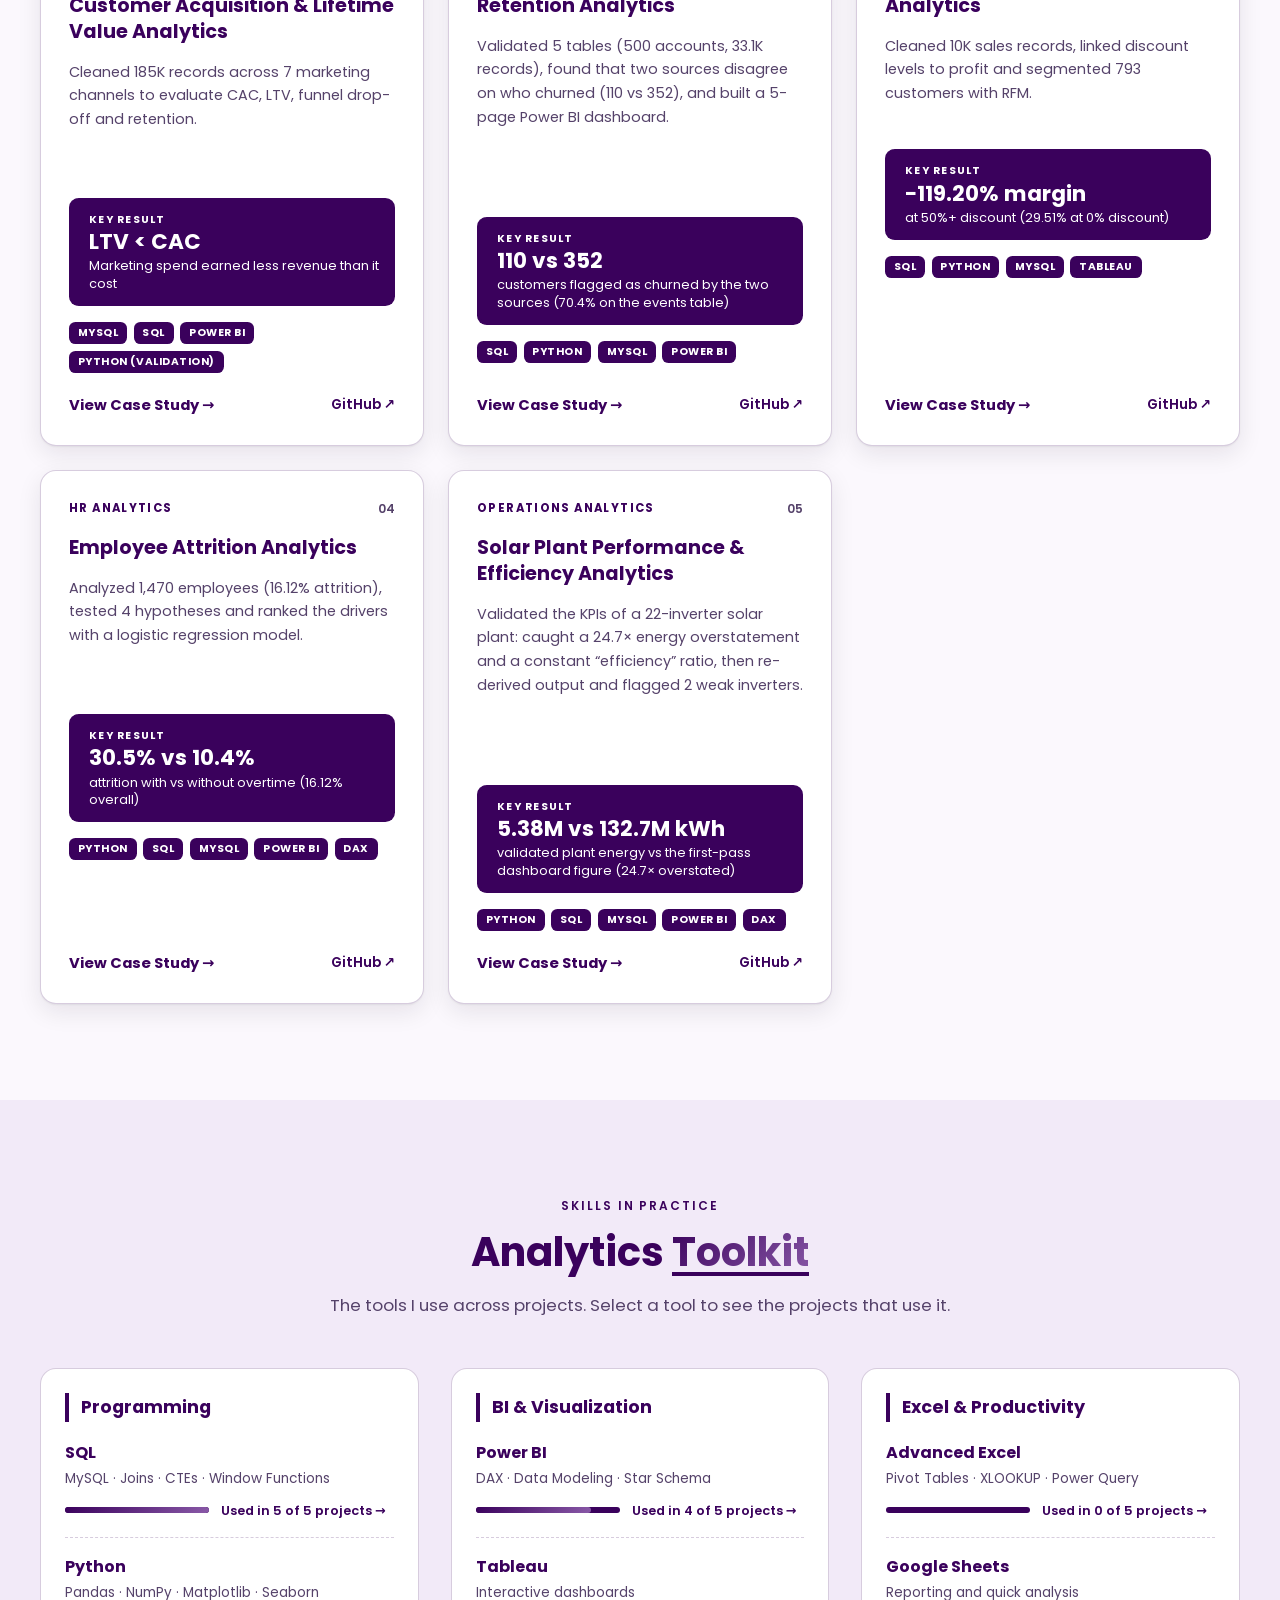
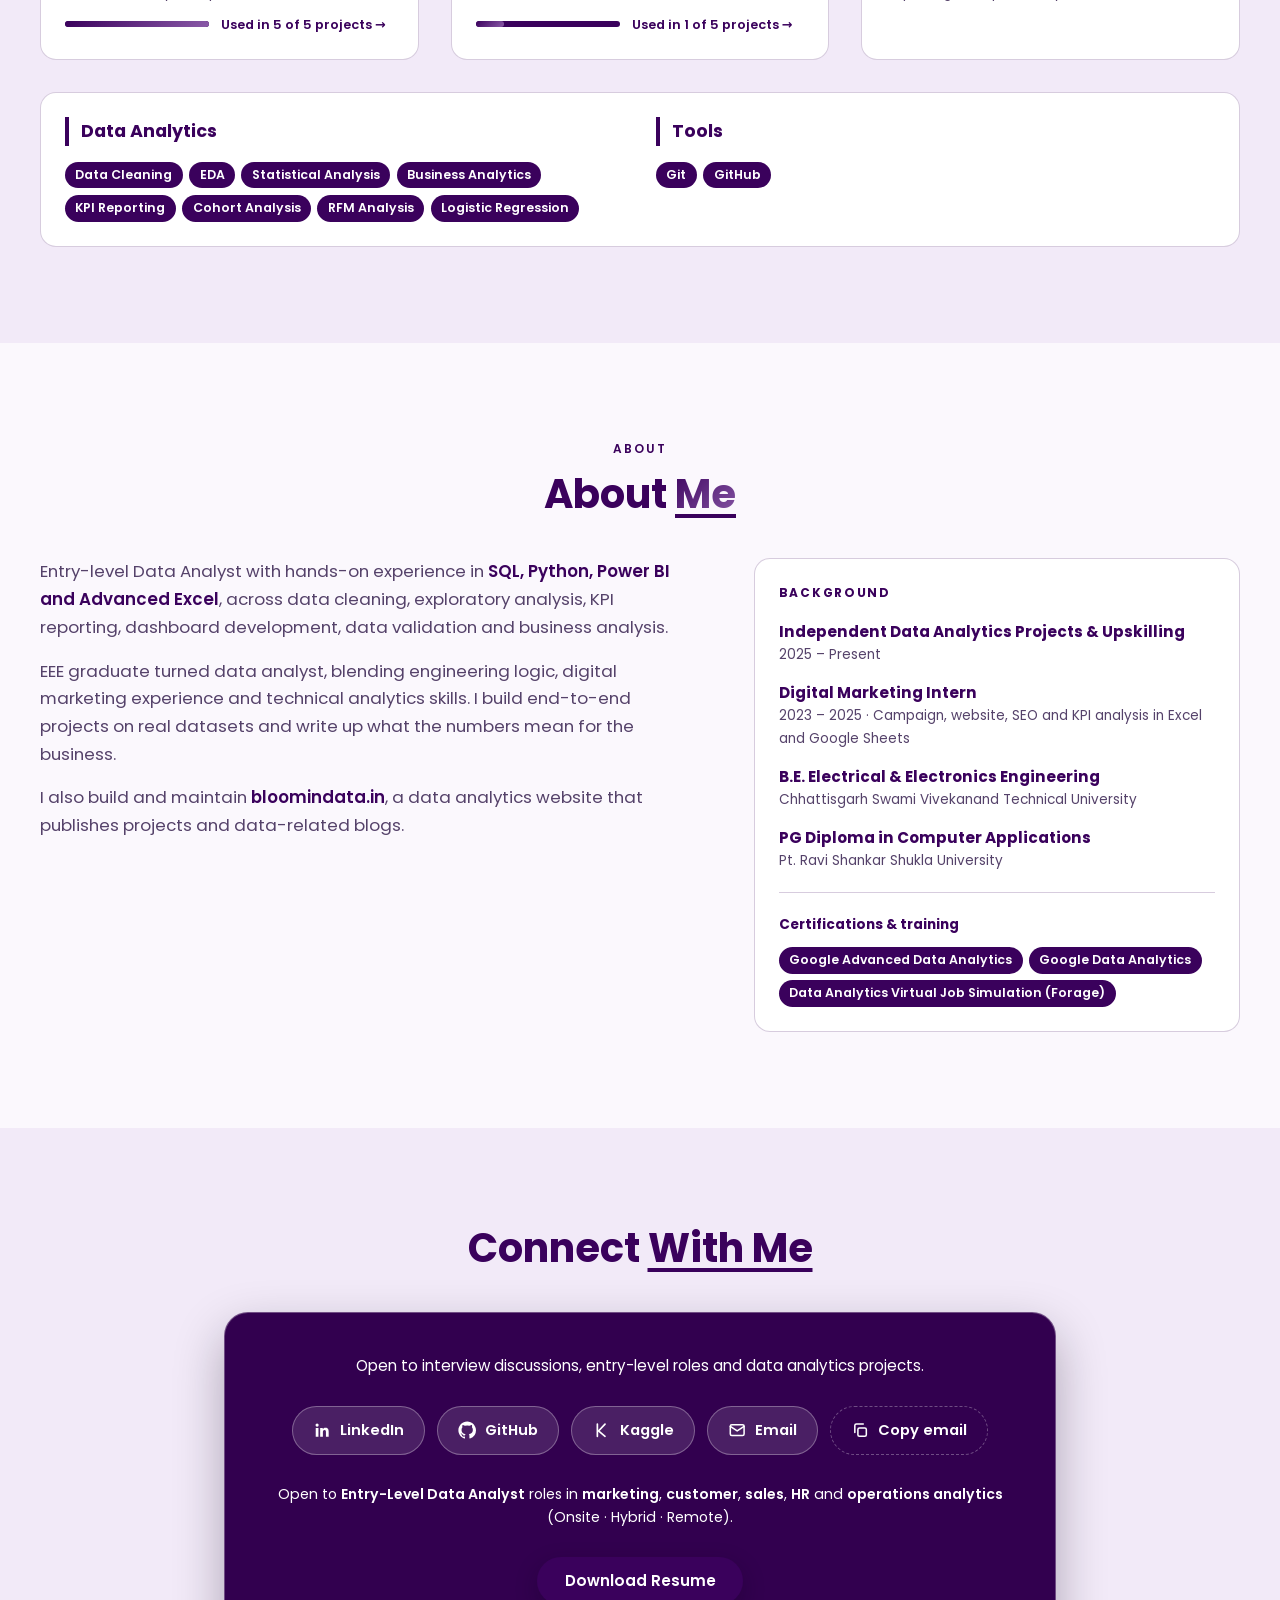
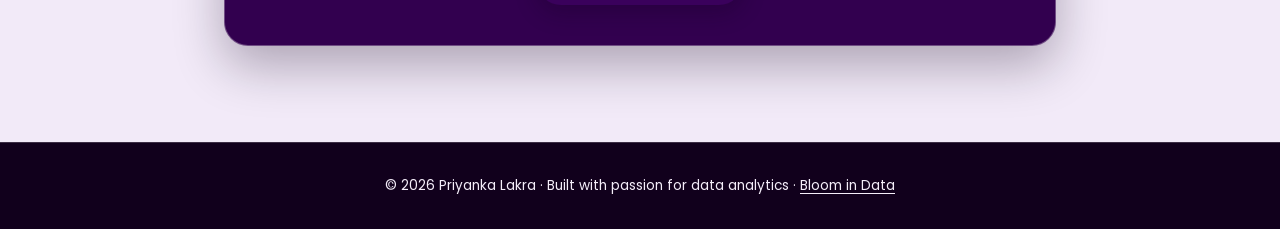
==== commit 34b73909: "Update index.html" ====
--- a/index.html
+++ b/index.html
@@ -1,479 +1,2405 @@
-<!DOCTYPE html>
+<!doctype html>
 <html lang="en">
 <head>
-  <meta charset="UTF-8" />
-  <meta name="viewport" content="width=device-width, initial-scale=1.0"/>
-  <title>PriyankaLakra | Data Analyst Project Portfolio</title>
-
-  <!-- Google Font -->
-  <link href="https://fonts.googleapis.com/css2?family=Inter:wght@300;400;500;600;700;800&display=swap" rel="stylesheet">
-
-  <!-- Font Awesome -->
-  <link rel="stylesheet" href="https://cdnjs.cloudflare.com/ajax/libs/font-awesome/6.5.0/css/all.min.css"/>
-
-  <style>
-    *{margin:0;padding:0;box-sizing:border-box;font-family:Inter,sans-serif}
-    :root{
-      --primary:#0f172a;
-      --accent:#2563eb;
-      --bg:#ffffff;
-      --soft:#f8fafc;
-      --text:#020617;
-      --muted:#64748b;
-      --border:#e2e8f0;
-    }
-    html{scroll-behavior:smooth}
-    body{background:var(--bg);color:var(--text);line-height:1.6}
-    a{text-decoration:none;color:inherit}
-
-    nav{
-      position:fixed;top:0;width:100%;
-      background:rgba(255,255,255,.9);
-      backdrop-filter:blur(10px);
-      border-bottom:1px solid var(--border);
-      padding:16px 6%;
-      display:flex;justify-content:space-between;align-items:center;
-      z-index:1000;
-    }
-    .logo{font-weight:800;font-size:1.2rem}
-    .nav-links{display:flex;gap:28px}
-    .nav-links a{color:var(--muted);font-weight:500}
-    .nav-links a:hover{color:var(--accent)}
-
-    section{max-width:1200px;margin:auto;padding:100px 20px}
-
-    .hero{
-      min-height:100vh;padding-top:120px;
-      display:flex;flex-direction:column;
-      align-items:center;justify-content:center;
-      text-align:center;
-      background:radial-gradient(circle at top,#eff6ff 0%,#fff 60%);
-    }
-    .badge{
-      background:#e0edff;color:var(--accent);
-      padding:6px 16px;border-radius:20px;
-      font-size:.85rem;font-weight:600;margin-bottom:24px;
-    }
-    .hero h1{font-size:3.2rem;font-weight:800;line-height:1.1}
-    .hero h1 span{color:var(--accent)}
-    .hero p{max-width:700px;color:var(--muted);margin:25px 0 40px}
-
-    .btns{display:flex;gap:16px;flex-wrap:wrap;justify-content:center}
-    .btn{
-      padding:14px 30px;border-radius:999px;
-      font-weight:600;font-size:.95rem;
-      border:1px solid var(--border);
-      background:#fff;transition:.25s;
-    }
-    .btn.primary{background:var(--accent);color:#fff;border-color:var(--accent)}
-    .btn.primary:hover{transform:translateY(-3px);box-shadow:0 10px 20px rgba(37,99,235,.25)}
-    .btn.outline:hover{border-color:var(--accent);color:var(--accent)}
-
-    .section-header{text-align:center;margin-bottom:60px}
-    .section-header h2{font-size:2.3rem;font-weight:700}
-    .section-header p{color:var(--muted)}
-
-    .about-grid{
-      display:grid;grid-template-columns:3fr 2fr;
-      gap:50px;align-items:center;
-    }
-    .stats{
-      background:var(--soft);border:1px solid var(--border);
-      border-radius:14px;padding:30px;
-    }
-    .stat{margin-bottom:18px}
-    .stat small{color:var(--muted);font-size:.75rem;text-transform:uppercase}
-    .stat strong{display:block;margin-top:6px}
-
-    .skills-grid{
-      display:grid;grid-template-columns:repeat(auto-fit,minmax(260px,1fr));
-      gap:30px;
-    }
-    .skill{
-      background:#fff;border:1px solid var(--border);
-      border-radius:14px;padding:32px;transition:.3s;
-    }
-    .skill:hover{transform:translateY(-6px);border-color:var(--accent)}
-    .skill i{font-size:1.8rem;color:var(--accent);margin-bottom:18px}
-    .badges{display:flex;flex-wrap:wrap;gap:10px}
-    .badge-skill{
-      background:#e0f2fe;border:1px solid #bae6fd;color:#03045e;
-      padding:6px 12px;border-radius:8px;font-size:.85rem;
-    }
-
-    .projects{
-      display:grid;grid-template-columns:repeat(auto-fit,minmax(340px,1fr));
-      gap:40px;
-    }
-    .project{
-      border:1px solid var(--border);
-      border-radius:16px;background:#fff;
-      transition:.3s;overflow:hidden;
-    }
-    .project:hover{transform:translateY(-6px);box-shadow:0 18px 40px rgba(0,0,0,.12)}
-    .project-body{padding:30px}
-    .project-footer{
-      border-top:1px solid var(--border);
-      padding:20px 30px;display:flex;gap:20px;
-    }
-
-    .cta{
-      background:var(--primary);color:#fff;
-      border-radius:20px;text-align:center;
-      padding:80px 20px;
-    }
-    .cta p{color:#cbd5f5;margin:20px 0 40px}
-    .socials{display:flex;justify-content:center;gap:20px}
-    .socials a{
-      width:46px;height:46px;border-radius:50%;
-      background:rgba(255,255,255,.15);
-      display:flex;align-items:center;justify-content:center;
-      transition:.3s;
-    }
-    .socials a:hover{background:var(--accent);transform:translateY(-4px)}
-
-    @media(max-width:768px){
-      .hero h1{font-size:2.4rem}
-      .about-grid{grid-template-columns:1fr}
-      .nav-links{display:none}
-    }
-  </style>
+<meta charset="utf-8">
+<meta name="viewport" content="width=device-width, initial-scale=1">
+<title>Priyanka Lakra — Data Analyst | SQL, Python, Power BI &amp; Tableau</title>
+<meta name="description" content="Priyanka Lakra is an entry-level Data Analyst. Explore five end-to-end analytics case studies built with SQL, Python, Power BI and Tableau: marketing, SaaS churn, sales profitability, HR attrition and solar plant operations.">
+<meta name="theme-color" content="#3a015c">
+<link rel="canonical" href="https://bloomindata.in/">
+
+<meta property="og:type" content="website">
+<meta property="og:site_name" content="Bloom in Data">
+<meta property="og:title" content="Priyanka Lakra — Data Analyst | SQL, Python, Power BI &amp; Tableau">
+<meta property="og:description" content="Five end-to-end data analytics case studies: from messy raw data to dashboards, insights and business recommendations.">
+<meta property="og:url" content="https://bloomindata.in/">
+<meta name="twitter:card" content="summary">
+<meta name="twitter:title" content="Priyanka Lakra — Data Analyst | SQL, Python, Power BI &amp; Tableau">
+<meta name="twitter:description" content="Five end-to-end data analytics case studies: from messy raw data to dashboards, insights and business recommendations.">
+
+<link rel="icon" type="image/svg+xml" href="data:image/svg+xml,%3Csvg xmlns='http://www.w3.org/2000/svg' viewBox='0 0 64 64'%3E%3Crect width='64' height='64' rx='14' fill='%233a015c'/%3E%3Cpath d='M18 46V18h15a10 10 0 0 1 0 20H26' fill='none' stroke='%23ffffff' stroke-width='6' stroke-linecap='round' stroke-linejoin='round'/%3E%3C/svg%3E">
+
+<script type="application/ld+json">
+{
+  "@context": "https://schema.org",
+  "@type": "Person",
+  "name": "Priyanka Lakra",
+  "jobTitle": "Data Analyst",
+  "url": "https://bloomindata.in/",
+  "sameAs": [
+    "https://www.linkedin.com/in/priyankalakra006/",
+    "https://github.com/priyankadatacodes",
+    "https://www.kaggle.com/priyankalakraxdata"
+  ],
+  "knowsAbout": ["SQL", "Python", "Power BI", "Tableau", "Advanced Excel", "Data Analytics"]
+}
+</script>
+
+<!-- Apply saved / system theme before first paint (prevents a flash) -->
+<script>
+(function () {
+  try {
+    var t = localStorage.getItem('theme');
+    if (!t && window.matchMedia('(prefers-color-scheme: dark)').matches) t = 'dark';
+    if (t) document.documentElement.setAttribute('data-theme', t);
+  } catch (e) {}
+  document.documentElement.classList.add('js');
+})();
+</script>
+
+<link rel="preconnect" href="https://fonts.googleapis.com">
+<link rel="preconnect" href="https://fonts.gstatic.com" crossorigin>
+<link href="https://fonts.googleapis.com/css2?family=Poppins:wght@300;400;500;600;700&display=swap" rel="stylesheet">
+
+<style>
+/* =====================================================================
+   DESIGN TOKENS — Bloom in Data palette
+   Dark Amethyst #3a015c · #32004f · #220135 · Midnight Violet #190028 · #11001c
+   (light surfaces and light text are tints of these same violets)
+   ===================================================================== */
+:root {
+  --amethyst: #3a015c;
+  --amethyst-2: #32004f;
+  --amethyst-3: #220135;
+  --midnight: #190028;
+  --midnight-2: #11001c;
+
+  /* semantic tokens (light) */
+  --bg: #fbf8fd;
+  --bg-alt: #f2eaf8;
+  --card: #ffffff;
+  --text: #11001c;
+  --heading: #3a015c;
+  --muted: #55426a;
+  --border: rgba(58, 1, 92, .2);
+  --accent: #3a015c;
+  --accent-strong: #3a015c;
+  --line: #3a015c;
+  --line-strong: rgba(58, 1, 92, .55);
+  --focus: #3a015c;
+  --fill: #3a015c;              /* solid amethyst blocks (tags, key results) */
+  --on-fill: #ffffff;
+  --tag-bg: #3a015c;
+  --tag-fg: #ffffff;
+  --btn-bg: #3a015c;
+  --btn-fg: #ffffff;
+  --btn-hover: #11001c;
+  --nav-bg: rgba(251, 248, 253, .92);
+  --grad: linear-gradient(135deg, #3a015c 0%, #8a5aa8 100%);
+  --shadow-card: 0 20px 40px rgba(17, 0, 28, .18);
+  --shadow-soft: 0 1px 2px rgba(17, 0, 28, .06), 0 8px 24px rgba(17, 0, 28, .09);
+  --backdrop: rgba(17, 0, 28, .62);
+  --lb-bg: rgba(251, 248, 253, .97);
+
+  /* hero */
+  --hero-bg: linear-gradient(135deg, #ffffff 0%, #efe4f7 55%, #d6bfe8 100%);
+  --hero-fg: #11001c;
+  --hero-accent: #3a015c;
+  --hero-dots: rgba(58, 1, 92, .18);
+  --glass: rgba(255, 255, 255, .6);
+  --glass-bd: rgba(58, 1, 92, .25);
+  --row-bg: rgba(58, 1, 92, .07);
+  --row-hover: rgba(58, 1, 92, .15);
+  --pipe-bg: rgba(255, 255, 255, .55);
+  --pipe-bd: rgba(58, 1, 92, .16);
+  --hero-spot: rgba(58, 1, 92, .85);
+  --art: rgba(58, 1, 92, .22);
+  --art-line: rgba(58, 1, 92, .55);
+  --orb-a: rgba(138, 90, 168, .3);
+  --orb-b: rgba(214, 191, 232, .9);
+  --glow: rgba(58, 1, 92, .10);
+
+  /* contact + footer */
+  --cc-bg: #32004f;
+  --cc-fg: #ffffff;
+  --cc-bd: rgba(255, 255, 255, .3);
+  --cc-link-bg: rgba(255, 255, 255, .12);
+  --footer-bg: #11001c;
+  --footer-fg: #f5eefa;
+
+  --radius: 1rem;
+  --radius-sm: .75rem;
+  --pill: 999px;
+  --font: 'Poppins', system-ui, -apple-system, 'Segoe UI', Roboto, sans-serif;
+  --ease: cubic-bezier(.2, .7, .2, 1);
+  --header-h: 4rem;
+}
+
+:root[data-theme="dark"] {
+  --bg: #11001c;
+  --bg-alt: #190028;
+  --card: #220135;
+  --text: #f5eefa;
+  --heading: #ffffff;
+  --muted: #bba8cc;
+  --border: rgba(214, 191, 232, .2);
+  --accent: #cfb2e6;
+  --accent-strong: #ffffff;
+  --line: #cfb2e6;
+  --line-strong: rgba(214, 191, 232, .65);
+  --focus: #ffffff;
+  --fill: #3a015c;
+  --on-fill: #ffffff;
+  --tag-bg: #3a015c;
+  --tag-fg: #ffffff;
+  --btn-bg: #efe4f7;
+  --btn-fg: #3a015c;
+  --btn-hover: #d6bfe8;
+  --nav-bg: rgba(17, 0, 28, .9);
+  --grad: linear-gradient(135deg, #ffffff 0%, #cfb2e6 100%);
+  --shadow-card: 0 20px 40px rgba(0, 0, 0, .5);
+  --shadow-soft: 0 1px 2px rgba(0, 0, 0, .3), 0 8px 24px rgba(0, 0, 0, .28);
+  --backdrop: rgba(8, 0, 14, .74);
+  --lb-bg: rgba(17, 0, 28, .97);
+
+  --hero-bg: linear-gradient(135deg, #11001c 0%, #220135 55%, #3a015c 100%);
+  --hero-fg: #f5eefa;
+  --hero-accent: #cfb2e6;
+  --hero-dots: rgba(214, 191, 232, .16);
+  --glass: rgba(255, 255, 255, .06);
+  --glass-bd: rgba(214, 191, 232, .28);
+  --row-bg: rgba(255, 255, 255, .07);
+  --row-hover: rgba(255, 255, 255, .15);
+  --pipe-bg: rgba(0, 0, 0, .22);
+  --pipe-bd: rgba(214, 191, 232, .16);
+  --hero-spot: rgba(236, 222, 247, .9);
+  --art: rgba(207, 178, 230, .16);
+  --art-line: rgba(236, 222, 247, .6);
+  --orb-a: rgba(90, 20, 140, .75);
+  --orb-b: rgba(58, 1, 92, .9);
+  --glow: rgba(207, 178, 230, .14);
+
+  --cc-bg: #32004f;
+  --cc-fg: #ffffff;
+  --cc-bd: rgba(214, 191, 232, .35);
+  --cc-link-bg: rgba(255, 255, 255, .12);
+  --footer-bg: #0b0013;
+  color-scheme: dark;
+}
+
+/* =====================================================================
+   BASE
+   ===================================================================== */
+*, *::before, *::after { box-sizing: border-box; }
+[hidden] { display: none !important; }
+html { scroll-behavior: smooth; -webkit-text-size-adjust: 100%; }
+html.modal-open { overflow: hidden; }
+body {
+  margin: 0;
+  font-family: var(--font);
+  font-size: 1rem;
+  line-height: 1.65;
+  color: var(--text);
+  background: var(--bg);
+  overflow-x: hidden;
+  overflow-x: clip;
+  transition: background-color .3s ease, color .3s ease;
+}
+img { max-width: 100%; }
+a { color: var(--accent); text-underline-offset: 3px; }
+button { font: inherit; color: inherit; cursor: pointer; }
+h1, h2, h3, h4, p, ul, ol, figure { margin: 0; }
+ul, ol { padding: 0; list-style: none; }
+
+:focus-visible { outline: 3px solid var(--focus); outline-offset: 3px; border-radius: .35rem; }
+
+.container { width: min(100% - 3rem, 1200px); margin-inline: auto; }
+.section { padding: 6rem 0; scroll-margin-top: var(--header-h); }
+.section.alt { background: var(--bg-alt); }
+
+.sr-only { position: absolute; width: 1px; height: 1px; margin: -1px; padding: 0; overflow: hidden; clip: rect(0, 0, 0, 0); white-space: nowrap; border: 0; }
+.skip-link { position: fixed; left: 1rem; top: -4rem; z-index: 200; background: var(--btn-bg); color: var(--btn-fg); padding: .6rem 1rem; border-radius: var(--pill); font-weight: 600; text-decoration: none; transition: top .2s; }
+.skip-link:focus { top: 1rem; }
+
+.eyebrow { display: block; text-align: center; font-size: .75rem; font-weight: 600; letter-spacing: .16em; text-transform: uppercase; color: var(--accent); margin-bottom: .75rem; }
+.section-title { text-align: center; font-size: clamp(1.9rem, 4vw, 2.5rem); line-height: 1.2; font-weight: 700; color: var(--heading); }
+.section-lead { text-align: center; color: var(--muted); max-width: 46rem; margin: 1rem auto 0; font-size: 1.05rem; }
+.gradient-text { background: var(--grad); -webkit-background-clip: text; background-clip: text; color: transparent; -webkit-text-fill-color: transparent; font-weight: 700; text-decoration: underline; text-decoration-color: var(--line); text-decoration-thickness: .09em; text-underline-offset: .16em; text-decoration-skip-ink: none; }
+.subhead { font-size: 1.1rem; font-weight: 700; color: var(--heading); border-left: 4px solid var(--line); padding-left: .75rem; margin-bottom: 1rem; }
+
+/* Tags */
+.tags { display: flex; flex-wrap: wrap; gap: .4rem; }
+.tag { padding: .2rem .55rem; border-radius: .4rem; background: var(--tag-bg); color: var(--tag-fg); font-size: .66rem; font-weight: 700; letter-spacing: .05em; text-transform: uppercase; line-height: 1.5; }
+.tag.soft { text-transform: none; letter-spacing: 0; font-size: .78rem; font-weight: 600; padding: .25rem .65rem; border-radius: var(--pill); }
+
+/* Buttons */
+.btn { display: inline-flex; align-items: center; justify-content: center; gap: .5rem; padding: .8rem 1.6rem; border-radius: var(--pill); border: 2px solid transparent; font-weight: 600; font-size: .95rem; text-decoration: none; line-height: 1.2; transition: transform .2s var(--ease), background-color .2s, border-color .2s, color .2s, box-shadow .2s; }
+.btn:hover { transform: translateY(-2px); }
+.btn-sm { padding: .5rem 1.05rem; font-size: .85rem; }
+.btn-primary { background: var(--btn-bg); color: var(--btn-fg); box-shadow: 0 8px 22px rgba(17, 0, 28, .28); }
+.btn-primary:hover { background: var(--btn-hover); }
+.btn-outline { border-color: var(--line-strong); color: var(--text); background: transparent; }
+.btn-outline:hover { background: var(--row-bg); }
+.btn-ghost { border-color: var(--border); color: var(--heading); background: transparent; }
+.btn-ghost:hover { border-color: var(--line); color: var(--accent); }
+.btn-text { padding: .8rem .6rem; color: var(--text); background: none; }
+.btn-text:hover { color: var(--accent); }
+.icon-btn { display: inline-grid; place-items: center; width: 2.5rem; height: 2.5rem; border-radius: .6rem; border: 1px solid var(--border); background: var(--bg-alt); color: var(--text); transition: border-color .2s, background-color .2s; }
+.icon-btn:hover { border-color: var(--line); }
+.icon-btn svg { width: 1.15rem; height: 1.15rem; }
+
+/* Scroll reveal */
+.js .reveal { opacity: 0; transform: translateY(18px); transition: opacity .6s var(--ease), transform .6s var(--ease); transition-delay: var(--d, 0s); }
+.js .reveal.in { opacity: 1; transform: none; }
+
+/* =====================================================================
+   HEADER / NAV
+   ===================================================================== */
+.site-header { position: sticky; top: 0; z-index: 100; height: var(--header-h); background: var(--nav-bg); -webkit-backdrop-filter: blur(14px); backdrop-filter: blur(14px); border-bottom: 1px solid var(--border); }
+.nav { height: 100%; display: flex; align-items: center; justify-content: space-between; gap: 1rem; }
+.brand { font-size: 1.35rem; font-weight: 700; color: var(--heading); text-decoration: none; white-space: nowrap; }
+.brand span { color: var(--line); }
+.nav-links { display: none; gap: 2rem; font-weight: 500; font-size: .95rem; }
+.nav-links a { position: relative; color: var(--text); text-decoration: none; padding: .35rem 0; transition: color .2s; }
+.nav-links a::after { content: ''; position: absolute; left: 0; right: 0; bottom: -.15rem; height: 2px; background: var(--line); transform: scaleX(0); transform-origin: left; transition: transform .3s var(--ease); }
+.nav-links a:hover { color: var(--accent); }
+.nav-links a[aria-current="true"] { color: var(--accent); }
+.nav-links a[aria-current="true"]::after, .nav-links a:hover::after { transform: scaleX(1); }
+.nav-actions { display: flex; align-items: center; gap: .6rem; }
+.nav-resume { display: none; }
+.nav-cta { display: none; }
+.menu-btn .bars, .menu-btn .bars::before, .menu-btn .bars::after { display: block; width: 18px; height: 2px; background: currentColor; border-radius: 2px; position: relative; transition: transform .25s var(--ease), background-color .2s; }
+.menu-btn .bars::before, .menu-btn .bars::after { content: ''; position: absolute; left: 0; }
+.menu-btn .bars::before { top: -6px; }
+.menu-btn .bars::after { top: 6px; }
+.menu-btn[aria-expanded="true"] .bars { background: transparent; }
+.menu-btn[aria-expanded="true"] .bars::before { transform: translateY(6px) rotate(45deg); }
+.menu-btn[aria-expanded="true"] .bars::after { transform: translateY(-6px) rotate(-45deg); }
+.mobile-menu { position: absolute; inset: 100% 0 auto 0; display: grid; gap: .15rem; padding: 1rem 1.5rem 1.5rem; background: var(--bg); border-bottom: 1px solid var(--border); box-shadow: 0 20px 40px rgba(17, 0, 28, .15); visibility: hidden; opacity: 0; transform: translateY(-8px); transition: opacity .25s var(--ease), transform .25s var(--ease), visibility 0s linear .25s; }
+.mobile-menu.open { visibility: visible; opacity: 1; transform: none; transition-delay: 0s; }
+.mobile-menu a:not(.btn) { padding: .75rem .25rem; color: var(--text); text-decoration: none; font-weight: 500; border-bottom: 1px solid var(--border); }
+.mobile-menu a[aria-current="true"] { color: var(--accent); }
+.mobile-menu .menu-cta { display: grid; gap: .6rem; margin-top: 1rem; }
+[data-theme="dark"] .theme-moon, :root:not([data-theme="dark"]) .theme-sun { display: none; }
+
+@media (min-width: 560px) { .nav-cta { display: inline-flex; } }
+@media (min-width: 1024px) {
+  .nav-links { display: flex; }
+  .nav-resume { display: inline-flex; }
+  .menu-btn, .mobile-menu { display: none; }
+}
+
+/* =====================================================================
+   HERO
+   ===================================================================== */
+.hero { position: relative; overflow: hidden; color: var(--hero-fg); background: var(--hero-bg); scroll-margin-top: var(--header-h); }
+.hero::before { content: ''; position: absolute; inset: 0; background-image: radial-gradient(var(--hero-dots) 1px, transparent 1.4px); background-size: 28px 28px; -webkit-mask-image: radial-gradient(ellipse at 70% 30%, #000 0%, transparent 70%); mask-image: radial-gradient(ellipse at 70% 30%, #000 0%, transparent 70%); pointer-events: none; }
+.hero-inner { position: relative; padding: 5rem 0 3.5rem; }
+.hero-grid { display: grid; gap: 3rem; grid-template-columns: 1fr; align-items: center; }
+.live-dot { display: inline-block; width: .55rem; height: .55rem; border-radius: 50%; background: var(--hero-accent); margin-right: .2rem; vertical-align: .05em; }
+.status-pill { display: inline-block; padding: .4rem 1rem; border-radius: var(--pill); background: var(--glass); color: var(--hero-fg); border: 1px solid var(--glass-bd); font-size: .8rem; font-weight: 600; }
+.hero h1 { margin-top: 1.25rem; font-size: clamp(2.1rem, 4.6vw, 3.4rem); line-height: 1.15; font-weight: 700; }
+.hero h1 .gradient-text { background: var(--grad); -webkit-background-clip: text; background-clip: text; }
+.hero-lead { margin-top: 1.25rem; font-size: 1.08rem; color: var(--hero-fg); max-width: 38rem; }
+.hero-lead strong { color: var(--hero-fg); font-weight: 600; }
+.hero-tools { margin-top: 1.5rem; display: flex; flex-wrap: wrap; gap: .5rem; }
+.hero-tools .tag { background: var(--glass); color: var(--hero-fg); border: 1px solid var(--glass-bd); }
+.hero-cta { margin-top: 2rem; display: flex; flex-wrap: wrap; align-items: center; gap: .75rem; }
+.hero-cta .btn svg { width: 1.05rem; height: 1.05rem; }
+.hero-stats { margin-top: 2.5rem; padding-top: 1.75rem; border-top: 1px solid var(--glass-bd); display: grid; grid-template-columns: repeat(3, 1fr); gap: 1rem; }
+.stat-num { font-size: clamp(1.7rem, 3.4vw, 2.25rem); font-weight: 700; color: var(--hero-fg); line-height: 1.1; }
+.stat-label { margin-top: .35rem; font-size: .76rem; color: var(--hero-fg); line-height: 1.4; }
+
+/* Insight board (hero, right) */
+.insight-board { background: var(--glass); border: 1px solid var(--glass-bd); border-radius: 1.25rem; padding: 1.5rem; -webkit-backdrop-filter: blur(6px); backdrop-filter: blur(6px); }
+.insight-board h2 { font-size: .75rem; letter-spacing: .16em; text-transform: uppercase; color: var(--hero-fg); font-weight: 600; margin-bottom: 1rem; }
+.insight-row { display: block; width: 100%; text-align: left; background: var(--row-bg); border: 1px solid var(--glass-bd); border-radius: var(--radius-sm); padding: 1rem 1.1rem; color: var(--hero-fg); transition: transform .25s var(--ease), border-color .25s, background-color .25s; }
+.insight-row + .insight-row { margin-top: .75rem; }
+.insight-row:hover { transform: translateX(4px); border-color: var(--line-strong); background: var(--row-hover); }
+.ir-cat { display: block; font-size: .68rem; letter-spacing: .12em; text-transform: uppercase; color: var(--hero-fg); font-weight: 600; }
+.ir-stat { display: block; margin-top: .15rem; font-size: 1.3rem; font-weight: 700; color: var(--hero-fg); line-height: 1.25; }
+.ir-text { display: block; margin-top: .2rem; font-size: .85rem; color: var(--hero-fg); }
+.ir-more { display: block; margin-top: .5rem; font-size: .78rem; font-weight: 600; color: var(--hero-fg); }
+
+/* Story pipeline */
+.pipeline { position: relative; border-top: 1px solid var(--pipe-bd); background: var(--pipe-bg); }
+.pipeline ol { display: grid; grid-template-columns: repeat(2, 1fr); gap: 0; counter-reset: step; }
+.pipeline li { position: relative; padding: 1.1rem 1rem 1.1rem 0; counter-increment: step; }
+.pipeline li::before { content: counter(step, decimal-leading-zero); display: block; font-size: .7rem; font-weight: 700; color: var(--hero-accent); letter-spacing: .1em; }
+.pipeline b { display: block; font-size: .8rem; letter-spacing: .1em; text-transform: uppercase; color: var(--hero-fg); margin-top: .1rem; }
+.pipeline span { display: block; font-size: .78rem; color: var(--hero-fg); margin-top: .15rem; line-height: 1.4; }
+@media (min-width: 640px) { .pipeline ol { grid-template-columns: repeat(3, 1fr); } }
+@media (min-width: 1000px) {
+  .pipeline ol { grid-template-columns: repeat(6, 1fr); }
+  .pipeline li:not(:last-child)::after { content: '→'; position: absolute; right: .75rem; top: 1.1rem; color: var(--hero-accent); font-weight: 700; }
+}
+@media (min-width: 900px) { .hero-grid { grid-template-columns: 1.2fr .8fr; gap: 4rem; } .hero-inner { padding: 6rem 0 4rem; } }
+
+/* =====================================================================
+   PROJECTS
+   ===================================================================== */
+.filters { margin: 2.5rem auto 0; display: grid; gap: .9rem; justify-items: center; }
+.filter-row { display: flex; flex-wrap: wrap; justify-content: center; align-items: center; gap: .5rem; }
+.filter-label { font-size: .72rem; font-weight: 600; letter-spacing: .12em; text-transform: uppercase; color: var(--muted); margin-right: .25rem; }
+.chip { padding: .45rem 1rem; border-radius: var(--pill); border: 1px solid var(--line-strong); background: var(--card); color: var(--text); font-size: .85rem; font-weight: 600; transition: background-color .2s, color .2s, transform .2s var(--ease); }
+.chip:hover { transform: translateY(-1px); }
+.chip[aria-pressed="true"] { background: var(--btn-bg); color: var(--btn-fg); border-color: var(--btn-bg); }
+.result-status { margin-top: 1.25rem; text-align: center; font-size: .85rem; color: var(--muted); min-height: 1.4em; }
+.project-grid { margin-top: 1.5rem; display: grid; gap: 1.5rem; grid-template-columns: repeat(auto-fill, minmax(min(100%, 340px), 1fr)); }
+.project-item { transition: opacity .22s ease, transform .22s var(--ease); }
+.project-item.is-out { opacity: 0; transform: scale(.96); }
+.empty-state { margin-top: 2rem; text-align: center; color: var(--muted); }
+
+.project-card { position: relative; height: 100%; display: flex; flex-direction: column; gap: 1rem; padding: 1.75rem; background: var(--card); border: 1px solid var(--border); border-radius: var(--radius); box-shadow: var(--shadow-soft); transform: perspective(1100px) translateY(var(--lift, 0px)) rotateX(var(--rx, 0deg)) rotateY(var(--ry, 0deg)); transition: transform .3s var(--ease), border-color .3s, box-shadow .35s var(--ease); }
+.project-card:hover, .project-card:focus-within { --lift: -6px; border-color: var(--line); box-shadow: var(--shadow-card); }
+.pc-top { display: flex; justify-content: space-between; align-items: center; gap: 1rem; }
+.pc-cat { font-size: .72rem; font-weight: 700; letter-spacing: .12em; text-transform: uppercase; color: var(--accent); }
+.pc-num { font-size: .75rem; font-weight: 600; color: var(--muted); }
+.pc-title { font-size: 1.2rem; line-height: 1.35; font-weight: 700; color: var(--heading); }
+.pc-body { display: grid; }
+.pc-desc, .pc-more { grid-area: 1 / 1; transition: opacity .25s ease, transform .25s var(--ease), visibility .25s; }
+.pc-desc { font-size: .9rem; color: var(--muted); }
+.pc-more { font-size: .85rem; color: var(--text); opacity: 0; visibility: hidden; transform: translateY(6px); }
+.pc-more-label { display: block; font-size: .68rem; font-weight: 700; letter-spacing: .12em; text-transform: uppercase; color: var(--accent); margin-bottom: .35rem; }
+.pc-more li { position: relative; padding-left: 1.1rem; margin-top: .25rem; }
+.pc-more li::before { content: ''; position: absolute; left: 0; top: .65em; width: .5rem; height: 2px; background: var(--line); }
+@media (hover: hover) {
+  .project-card:hover .pc-desc, .project-card:focus-within .pc-desc { opacity: 0; transform: translateY(-6px); visibility: hidden; }
+  .project-card:hover .pc-more, .project-card:focus-within .pc-more { opacity: 1; visibility: visible; transform: none; }
+}
+@media (hover: none) {
+  .pc-body { display: block; }
+  .pc-more { opacity: 1; visibility: visible; transform: none; margin-top: .75rem; }
+}
+.pc-result { background: var(--fill); border-left: 4px solid var(--line); border-radius: .6rem; padding: .8rem 1rem; }
+.pc-result-label { display: block; font-size: .66rem; font-weight: 700; letter-spacing: .12em; text-transform: uppercase; color: var(--on-fill); }
+.pc-result-value { display: block; font-size: 1.35rem; font-weight: 700; color: var(--on-fill); line-height: 1.25; }
+.pc-result-sub { display: block; margin-top: .15rem; font-size: .8rem; color: var(--on-fill); line-height: 1.4; }
+.pc-foot { margin-top: auto; display: flex; align-items: center; justify-content: space-between; gap: 1rem; padding-top: .25rem; }
+.pc-cta { position: static; background: none; border: 0; padding: 0; font-weight: 700; font-size: .92rem; color: var(--accent); text-align: left; }
+.pc-cta::after { content: ''; position: absolute; inset: 0; border-radius: var(--radius); }   /* whole card clickable */
+.pc-cta .arrow { display: inline-block; transition: transform .25s var(--ease); }
+.project-card:hover .pc-cta .arrow, .pc-cta:focus-visible .arrow { transform: translateX(5px); }
+.pc-cta:focus-visible { outline: none; }
+.pc-cta:focus-visible::after { outline: 3px solid var(--focus); outline-offset: 2px; }
+.pc-gh { position: relative; z-index: 2; font-size: .85rem; font-weight: 600; color: var(--accent); text-decoration: none; white-space: nowrap; }
+.pc-gh:hover { text-decoration: underline; }
+
+/* =====================================================================
+   TOOLKIT
+   ===================================================================== */
+.toolkit-grid { margin-top: 3rem; display: grid; gap: 2rem; grid-template-columns: repeat(auto-fit, minmax(min(100%, 320px), 1fr)); }
+.tk-group { background: var(--card); border: 1px solid var(--border); border-radius: var(--radius); padding: 1.5rem; }
+.tk-group > .subhead { margin-bottom: 1.1rem; }
+.tk-item + .tk-item { margin-top: 1rem; padding-top: 1rem; border-top: 1px dashed var(--border); }
+.tk-name { font-weight: 700; color: var(--heading); }
+.tk-detail { font-size: .85rem; color: var(--muted); margin-top: .1rem; }
+.tk-use { margin-top: .6rem; display: flex; align-items: center; gap: .75rem; background: none; border: 0; padding: 0; width: 100%; text-align: left; font-size: .8rem; font-weight: 600; color: var(--accent); }
+.tk-bar { flex: 1; height: 6px; border-radius: 6px; background: var(--tag-bg); overflow: hidden; max-width: 9rem; }
+.tk-bar i { display: block; height: 100%; width: 0; background: var(--grad); border-radius: 6px; transition: width .9s var(--ease); }
+.tk-use:hover .tk-label { text-decoration: underline; }
+.tk-wide { grid-column: 1 / -1; }
+.tk-two { display: grid; gap: 2rem; grid-template-columns: repeat(auto-fit, minmax(min(100%, 280px), 1fr)); }
+
+/* =====================================================================
+   ABOUT
+   ===================================================================== */
+.about-grid { margin-top: 2.5rem; display: grid; gap: 2.5rem; grid-template-columns: 1fr; align-items: start; }
+.about-copy p { color: var(--muted); font-size: 1.05rem; }
+.about-copy p + p { margin-top: 1rem; }
+.about-copy strong { color: var(--heading); font-weight: 600; }
+.about-card { background: var(--card); border: 1px solid var(--border); border-radius: var(--radius); padding: 1.5rem; }
+.about-card h3 { font-size: .75rem; letter-spacing: .14em; text-transform: uppercase; color: var(--accent); font-weight: 700; margin-bottom: 1rem; }
+.bg-list li + li { margin-top: .85rem; }
+.bg-list b { display: block; color: var(--heading); font-size: .95rem; }
+.bg-list span { display: block; font-size: .85rem; color: var(--muted); }
+.cert-row { margin-top: 1.25rem; padding-top: 1.1rem; border-top: 1px solid var(--border); }
+.cert-row .tags { margin-top: .6rem; }
+.cert-row a.tag { text-decoration: none; transition: background-color .2s, color .2s; }
+.cert-row a.tag:hover { background: var(--btn-bg); color: var(--btn-fg); }
+@media (min-width: 900px) { .about-grid { grid-template-columns: 1.15fr .85fr; gap: 3.5rem; } }
+
+/* =====================================================================
+   CONTACT / FOOTER
+   ===================================================================== */
+.contact { background: var(--bg-alt); color: var(--text); }
+.contact .section-title { color: var(--heading); }
+.contact .gradient-text { background: none; -webkit-text-fill-color: currentColor; color: var(--heading); }
+.contact-card { max-width: 52rem; margin: 2.5rem auto 0; background: var(--cc-bg); color: var(--cc-fg); border: 1px solid var(--cc-bd); border-radius: 1.5rem; padding: 2.5rem 1.75rem; text-align: center; box-shadow: 0 20px 50px rgba(17, 0, 28, .3); }
+.contact-note { color: var(--cc-fg); font-size: .95rem; }
+.contact-links { margin-top: 1.75rem; display: flex; flex-wrap: wrap; justify-content: center; gap: .75rem; }
+.contact-links a { display: inline-flex; align-items: center; gap: .55rem; padding: .7rem 1.25rem; border-radius: var(--pill); border: 1px solid var(--cc-bd); color: var(--cc-fg); text-decoration: none; font-weight: 600; font-size: .92rem; background: var(--cc-link-bg); transition: transform .2s var(--ease), border-color .2s, background-color .2s; }
+.contact-links a:hover { transform: translateY(-2px); border-color: #ffffff; background: rgba(255, 255, 255, .22); }
+.contact-links svg { width: 1.15rem; height: 1.15rem; }
+.contact-roles { margin-top: 1.75rem; font-size: .88rem; color: var(--cc-fg); }
+.contact-roles b { color: var(--cc-fg); font-weight: 600; }
+.contact-card .btn { margin-top: 1.75rem; }
+.site-footer { background: var(--footer-bg); color: var(--footer-fg); text-align: center; font-size: .85rem; padding: 2rem 0; border-top: 1px solid rgba(255, 255, 255, .18); }
+.site-footer a { color: var(--footer-fg); }
+
+.to-top { position: fixed; right: 1.25rem; bottom: 1.25rem; z-index: 90; width: 2.9rem; height: 2.9rem; border-radius: 50%; border: 0; background: var(--btn-bg); color: var(--btn-fg); display: grid; place-items: center; box-shadow: 0 10px 30px rgba(17, 0, 28, .35); opacity: 0; visibility: hidden; transform: translateY(10px); transition: opacity .25s, transform .25s var(--ease), visibility .25s; }
+.to-top.show { opacity: 1; visibility: visible; transform: none; }
+.to-top svg { width: 1.2rem; height: 1.2rem; }
+
+/* =====================================================================
+   CASE-STUDY DIALOG
+   ===================================================================== */
+dialog { color: var(--text); }
+dialog::backdrop { background: var(--backdrop); -webkit-backdrop-filter: blur(3px); backdrop-filter: blur(3px); }
+.case-dialog { width: min(1120px, 96vw); max-width: none; height: 94dvh; max-height: 94dvh; padding: 0; border: 1px solid var(--border); border-radius: 1.25rem; background: var(--bg); box-shadow: 0 30px 80px rgba(17, 0, 28, .45); overflow: hidden; }
+.case-dialog[open] { display: flex; flex-direction: column; animation: dlg-in .3s var(--ease); }
+@keyframes dlg-in { from { opacity: 0; transform: translateY(18px) scale(.985); } to { opacity: 1; transform: none; } }
+.cs-scroll { flex: 1; overflow-y: auto; overscroll-behavior: contain; scroll-behavior: smooth; }
+.cs-bar { position: sticky; top: 0; z-index: 5; display: flex; align-items: center; gap: .75rem; padding: .7rem 1.25rem; background: var(--nav-bg); -webkit-backdrop-filter: blur(12px); backdrop-filter: blur(12px); border-bottom: 1px solid var(--border); }
+.cs-back { background: none; border: 0; padding: .35rem .25rem; font-weight: 600; font-size: .88rem; color: var(--accent); white-space: nowrap; }
+.cs-back:hover { text-decoration: underline; }
+.cs-nav { flex: 1; min-width: 0; display: flex; gap: .4rem; overflow-x: auto; scrollbar-width: none; padding: .15rem 0; }
+.cs-nav::-webkit-scrollbar { display: none; }
+.cs-nav button { flex: none; padding: .35rem .8rem; border-radius: var(--pill); border: 1px solid transparent; background: none; font-size: .8rem; font-weight: 600; color: var(--muted); transition: background-color .2s, color .2s; }
+.cs-nav button:hover { color: var(--accent); }
+.cs-nav button.active { background: var(--btn-bg); color: var(--btn-fg); border-color: var(--btn-bg); }
+.cs-body { padding: 0 1.25rem 3rem; }
+.cs-inner { max-width: 62rem; margin-inline: auto; }
+.cs-head { padding: 2.25rem 0 1.5rem; }
+.cs-head .pc-cat { font-size: .78rem; }
+.cs-head h2 { margin-top: .5rem; font-size: clamp(1.6rem, 3.4vw, 2.3rem); line-height: 1.2; font-weight: 700; color: var(--heading); }
+.cs-head .lead { margin-top: .9rem; color: var(--muted); font-size: 1.05rem; max-width: 46rem; }
+.cs-head .tags { margin-top: 1.1rem; }
+.cs-head .btn { margin-top: 1.25rem; }
+.cs-metrics { margin-top: 1.75rem; display: grid; gap: .9rem; grid-template-columns: repeat(auto-fit, minmax(min(100%, 190px), 1fr)); }
+.kpi { background: var(--card); border: 1px solid var(--border); border-top: 3px solid var(--line); border-radius: var(--radius-sm); padding: 1rem 1.1rem; }
+.kpi b { display: block; font-size: 1.5rem; line-height: 1.2; font-weight: 700; color: var(--accent-strong); }
+.kpi span { display: block; margin-top: .25rem; font-size: .8rem; color: var(--muted); line-height: 1.4; }
+.cs-sec { padding-top: 2.5rem; scroll-margin-top: 4.5rem; }
+.cs-sec > h3 { display: flex; flex-wrap: wrap; align-items: center; gap: .6rem; font-size: 1.3rem; color: var(--heading); font-weight: 700; margin-bottom: 1rem; }
+.stage { font-size: .62rem; font-weight: 700; letter-spacing: .14em; text-transform: uppercase; padding: .2rem .55rem; border-radius: var(--pill); background: var(--fill); color: var(--on-fill); }
+.cs-text { color: var(--muted); font-size: 1.02rem; max-width: 50rem; }
+.cs-text.callout { background: var(--bg-alt); border-left: 4px solid var(--line); border-radius: .6rem; padding: 1rem 1.25rem; color: var(--text); }
+.stat-tiles { display: grid; gap: .9rem; grid-template-columns: repeat(auto-fit, minmax(min(100%, 150px), 1fr)); }
+.tile { background: var(--card); border: 1px solid var(--border); border-radius: var(--radius-sm); padding: .95rem 1rem; }
+.tile b { display: block; font-size: 1.35rem; color: var(--accent-strong); font-weight: 700; line-height: 1.2; }
+.tile span { display: block; margin-top: .2rem; font-size: .8rem; color: var(--muted); line-height: 1.4; }
+.data-note { margin-top: .9rem; font-size: .85rem; color: var(--muted); }
+.cs-cols { display: grid; gap: 1.25rem; grid-template-columns: repeat(auto-fit, minmax(min(100%, 290px), 1fr)); }
+.panel { background: var(--card); border: 1px solid var(--border); border-radius: var(--radius); padding: 1.25rem 1.4rem; }
+.panel h4 { font-size: .75rem; letter-spacing: .13em; text-transform: uppercase; color: var(--accent); font-weight: 700; margin-bottom: .75rem; }
+.check li { position: relative; padding-left: 1.5rem; color: var(--text); font-size: .95rem; }
+.check li + li { margin-top: .55rem; }
+.check li::before { content: ''; position: absolute; left: 0; top: .5em; width: .65rem; height: .35rem; border-left: 2px solid var(--line); border-bottom: 2px solid var(--line); transform: rotate(-45deg); }
+.tech-groups { margin-top: 1.25rem; display: grid; gap: .9rem; }
+.tech-row { display: flex; flex-wrap: wrap; align-items: center; gap: .5rem .75rem; }
+.tech-row > b { min-width: 9.5rem; font-size: .82rem; color: var(--heading); }
+.kpi-chips { margin-top: 1.5rem; }
+.kpi-chips > b { display: block; font-size: .75rem; letter-spacing: .13em; text-transform: uppercase; color: var(--accent); margin-bottom: .6rem; }
+
+/* dashboard preview */
+.shots { display: grid; gap: 1.1rem; grid-template-columns: repeat(auto-fit, minmax(min(100%, 320px), 1fr)); }
+.shots.one { grid-template-columns: 1fr; }
+.shot { background: var(--card); border: 1px solid var(--border); border-radius: var(--radius); padding: .6rem; transition: border-color .25s, box-shadow .25s var(--ease), transform .25s var(--ease); }
+.shot:hover { border-color: var(--line); box-shadow: var(--shadow-card); transform: translateY(-3px); }
+.shot-btn { position: relative; display: block; width: 100%; padding: 0; border: 0; background: var(--bg-alt); border-radius: .6rem; overflow: hidden; aspect-ratio: 16 / 9; cursor: zoom-in; }
+.shot-btn img { width: 100%; height: 100%; object-fit: contain; display: block; transition: transform .4s var(--ease); }
+.shot-btn:hover img { transform: scale(1.03); }
+.shot-zoom { position: absolute; right: .6rem; bottom: .6rem; display: grid; place-items: center; width: 2.1rem; height: 2.1rem; border-radius: 50%; background: rgba(17, 0, 28, .88); color: #ffffff; opacity: 0; transition: opacity .2s; }
+.shot-zoom svg { width: 1rem; height: 1rem; }
+.shot-btn:hover .shot-zoom, .shot-btn:focus-visible .shot-zoom { opacity: 1; }
+.shot figcaption { padding: .7rem .35rem .2rem; font-size: .82rem; color: var(--muted); }
+.shot figcaption b { color: var(--heading); font-weight: 600; }
+.impact-list { display: grid; gap: .75rem; }
+.imp-row { display: grid; gap: .6rem 1.5rem; grid-template-columns: 1fr; padding: 1.1rem 1.25rem; background: var(--card); border: 1px solid var(--border); border-left: 4px solid var(--line); border-radius: var(--radius-sm); }
+@media (min-width: 760px) { .imp-row { grid-template-columns: 11rem 1fr 1fr; align-items: start; } }
+.imp-area { font-weight: 700; color: var(--heading); line-height: 1.3; }
+.imp-pri { display: inline-block; margin-top: .4rem; padding: .1rem .55rem; border-radius: var(--pill); border: 1px solid var(--border); font-size: .66rem; font-weight: 700; letter-spacing: .08em; text-transform: uppercase; color: var(--text); }
+.imp-lab { display: block; margin-bottom: .15rem; font-size: .66rem; font-weight: 700; letter-spacing: .12em; text-transform: uppercase; color: var(--muted); }
+.imp-note { margin-top: 1rem; }
+.shot-note { display: block; margin-top: .35rem; font-size: .76rem; color: var(--muted); }
+.ph-box { aspect-ratio: 16 / 9; display: grid; place-content: center; justify-items: center; gap: .4rem; padding: 1rem; text-align: center; border: 2px dashed var(--border); border-radius: .6rem; background: var(--bg-alt); color: var(--muted); font-size: .82rem; }
+.ph-box svg { width: 2rem; height: 2rem; opacity: .6; }
+.ph-box b { color: var(--heading); font-weight: 600; font-size: .85rem; }
+
+/* insights */
+.insights { display: grid; gap: 1.1rem; }
+.insight { background: var(--card); border: 1px solid var(--border); border-left: 4px solid var(--line); border-radius: var(--radius); padding: 1.35rem 1.5rem; }
+.insight .label { font-size: .68rem; font-weight: 700; letter-spacing: .14em; text-transform: uppercase; color: var(--accent); }
+.insight h4 { margin-top: .35rem; font-size: 1.3rem; line-height: 1.35; color: var(--heading); font-weight: 700; }
+.insight .detail { margin-top: .5rem; color: var(--muted); font-size: .95rem; }
+.compare { margin-top: 1rem; display: flex; flex-wrap: wrap; align-items: center; gap: .75rem; }
+.compare .box { background: var(--fill); border-radius: .6rem; padding: .55rem .9rem; }
+.compare .box b { display: block; font-size: 1.25rem; color: var(--on-fill); line-height: 1.2; }
+.compare .box span { font-size: .75rem; color: var(--on-fill); }
+.compare .arrow { font-size: 1.4rem; color: var(--accent); font-weight: 700; }
+.implication { margin-top: 1rem; display: grid; grid-template-columns: auto 1fr; gap: .25rem .75rem; font-size: .92rem; padding-top: .9rem; border-top: 1px dashed var(--border); }
+.implication .arrow { color: var(--accent); font-weight: 700; }
+.implication b { display: block; font-size: .68rem; letter-spacing: .12em; text-transform: uppercase; color: var(--muted); }
+.reco { display: grid; gap: .75rem; counter-reset: reco; }
+.reco li { position: relative; counter-increment: reco; padding: 1rem 1.25rem 1rem 3.4rem; background: var(--card); border: 1px solid var(--border); border-radius: var(--radius-sm); }
+.reco li::before { content: counter(reco); position: absolute; left: 1rem; top: .9rem; width: 1.7rem; height: 1.7rem; border-radius: 50%; display: grid; place-items: center; background: var(--fill); color: var(--on-fill); font-size: .8rem; font-weight: 700; }
+.cs-next { margin-top: 3rem; padding-top: 1.5rem; border-top: 1px solid var(--border); display: flex; flex-wrap: wrap; align-items: center; justify-content: space-between; gap: 1rem; }
+.cs-next small { display: block; color: var(--muted); font-size: .75rem; letter-spacing: .1em; text-transform: uppercase; }
+
+/* lightbox */
+.lightbox { position: fixed; inset: 0; width: 100vw; height: 100dvh; max-width: none; max-height: none; margin: 0; padding: 0; border: 0; background: transparent; color: var(--text); }
+.lightbox::backdrop { background: var(--lb-bg); }
+.lightbox[open] { display: grid; animation: lb-in .25s ease; }
+@keyframes lb-in { from { opacity: 0; } to { opacity: 1; } }
+.lb-stage { display: grid; grid-template-rows: 1fr auto; place-items: center; padding: 3.5rem 1rem 1.25rem; min-height: 0; }
+.lb-stage img { max-width: min(96vw, 1500px); max-height: calc(100dvh - 9.5rem); object-fit: contain; border-radius: .5rem; background: transparent; box-shadow: var(--shadow-card); }
+.lb-cap { max-width: 50rem; text-align: center; font-size: .9rem; color: var(--text); padding-top: .9rem; }
+.lb-btn { position: absolute; display: grid; place-items: center; width: 2.9rem; height: 2.9rem; border-radius: 50%; border: 1px solid var(--line-strong); background: var(--card); color: var(--text); transition: background-color .2s, border-color .2s; }
+.lb-btn:hover { background: var(--btn-bg); color: var(--btn-fg); border-color: var(--btn-bg); }
+.lb-btn svg { width: 1.2rem; height: 1.2rem; }
+.lb-close { top: 1rem; right: 1rem; }
+.lb-prev { left: 1rem; top: 50%; transform: translateY(-50%); }
+.lb-next { right: 1rem; top: 50%; transform: translateY(-50%); }
+.lb-count { position: absolute; top: 1.4rem; left: 1.25rem; font-size: .85rem; color: var(--text); }
+
+@media (max-width: 700px) {
+  .section { padding: 4.5rem 0; }
+  .case-dialog { width: 100vw; height: 100dvh; max-height: 100dvh; border-radius: 0; border: 0; }
+  .cs-bar { padding: .6rem .75rem; }
+  .cs-body { padding: 0 1rem 3rem; }
+  .tech-row > b { min-width: 100%; }
+  .lb-prev { left: .4rem; } .lb-next { right: .4rem; }
+}
+
+/* =====================================================================
+   REDUCED MOTION
+   ===================================================================== */
+
+/* =====================================================================
+   INTERACTION LAYER
+   ===================================================================== */
+/* scroll progress */
+.scroll-progress { position: fixed; top: 0; left: 0; right: 0; height: 3px; z-index: 300; transform-origin: 0 50%; transform: scaleX(var(--p, 0)); background: var(--grad); pointer-events: none; }
+
+/* sliding nav indicator (replaces per-link underline once JS runs) */
+.js .nav-links a::after { display: none; }
+.nav-links { position: relative; }
+.nav-ind { position: absolute; left: 0; bottom: -.15rem; height: 2px; width: var(--w, 0px); transform: translateX(var(--x, 0px)); background: var(--line); border-radius: 2px; opacity: 0; transition: transform .35s var(--ease), width .35s var(--ease), opacity .2s; pointer-events: none; }
+
+/* hero: cursor-lit dot grid */
+.hero::after { content: ''; position: absolute; inset: 0; pointer-events: none; background-image: radial-gradient(var(--hero-spot) 1.3px, transparent 1.9px); background-size: 28px 28px; -webkit-mask-image: radial-gradient(240px circle at var(--mx, -400px) var(--my, -400px), #000 0%, transparent 100%); mask-image: radial-gradient(240px circle at var(--mx, -400px) var(--my, -400px), #000 0%, transparent 100%); opacity: .9; }
+.hero-inner, .pipeline { z-index: 1; }
+
+/* hero: "raw data" resolves from noise */
+.scramble { display: inline-block; white-space: nowrap; }
+.scramble [data-scr] { display: inline-block; white-space: nowrap; }
+.scramble.is-scrambling [data-scr] { color: var(--hero-accent); opacity: .85; }
+.scramble { cursor: default; border-bottom: 2px dotted transparent; transition: border-color .2s; }
+.scramble:hover { border-bottom-color: var(--hero-accent); }
+
+/* hero: pipeline lights up like a data journey */
+.pipeline li { background-image: linear-gradient(var(--hero-accent), var(--hero-accent)); background-repeat: no-repeat; background-position: 0 0; background-size: calc(var(--k, 0) * 100%) 3px; transition: background-size .5s var(--ease); cursor: default; }
+.pipeline li.lit { --k: 1; }
+.pipeline li b { transition: color .25s, transform .25s var(--ease); }
+.pipeline li.lit b { color: var(--hero-accent); }
+.pipeline li:hover b { transform: translateX(3px); }
+
+/* project cards: pointer light + tilt */
+.project-card::before { content: ''; position: absolute; inset: 0; border-radius: inherit; pointer-events: none; background: radial-gradient(340px circle at var(--mx, 50%) var(--my, 0%), var(--glow), transparent 62%); opacity: 0; transition: opacity .3s; }
+.project-card:hover::before { opacity: 1; }
+
+/* theme switch: circular reveal */
+::view-transition-old(root), ::view-transition-new(root) { animation: none; mix-blend-mode: normal; }
+::view-transition-old(root) { z-index: 1; }
+::view-transition-new(root) { z-index: 2; }
+
+/* nav search button */
+.nav-actions .cmdk-btn { cursor: pointer; }
+
+/* command palette */
+.cmdk { width: min(600px, 92vw); max-width: none; margin: 12vh auto auto; padding: 0; border: 1px solid var(--border); border-radius: 1.1rem; background: var(--bg); color: var(--text); box-shadow: var(--shadow-card); overflow: hidden; }
+.cmdk[open] { animation: dlg-in .22s var(--ease); }
+.cmdk-top { display: flex; align-items: center; gap: .75rem; padding: .9rem 1.1rem; border-bottom: 1px solid var(--border); }
+.cmdk-top svg { width: 1.2rem; height: 1.2rem; flex: none; color: var(--accent); }
+.cmdk-input { flex: 1; min-width: 0; border: 0; outline: 0; background: transparent; color: var(--text); font: inherit; font-size: 1.02rem; }
+.cmdk-input::placeholder { color: var(--muted); }
+.cmdk kbd { font: inherit; font-size: .7rem; font-weight: 600; padding: .1rem .4rem; border: 1px solid var(--border); border-radius: .35rem; color: var(--muted); background: var(--bg-alt); }
+.cmdk-list { max-height: min(52vh, 420px); overflow-y: auto; padding: .4rem; margin: 0; list-style: none; }
+.cmdk-group { padding: .7rem .75rem .25rem; font-size: .74rem; font-weight: 600; color: var(--muted); }
+.cmdk-item { display: flex; align-items: center; gap: .75rem; padding: .65rem .75rem; border-radius: .7rem; cursor: pointer; font-size: .95rem; }
+.cmdk-item small { margin-left: auto; color: var(--muted); font-size: .76rem; text-align: right; }
+.cmdk-item[aria-selected="true"] { background: var(--fill); color: var(--on-fill); }
+.cmdk-item[aria-selected="true"] small { color: var(--on-fill); opacity: .85; }
+.cmdk-empty { padding: 1.5rem 1rem; text-align: center; color: var(--muted); font-size: .92rem; }
+.cmdk-foot { display: flex; gap: 1rem; flex-wrap: wrap; padding: .6rem 1.1rem; border-top: 1px solid var(--border); font-size: .76rem; color: var(--muted); }
+.cmdk-foot span { display: inline-flex; align-items: center; gap: .35rem; }
+@media (hover: none) { .cmdk-foot { display: none; } }
+
+/* case study: reading progress + project stepper */
+.cs-progress { position: absolute; left: 0; right: 0; bottom: -1px; height: 3px; transform-origin: 0 50%; transform: scaleX(var(--p, 0)); background: var(--grad); pointer-events: none; }
+.cs-step { display: none; align-items: center; justify-content: center; width: 2rem; height: 2rem; border-radius: 50%; border: 1px solid var(--border); background: var(--bg-alt); color: var(--text); font-size: 1rem; line-height: 1; padding: 0; transition: background-color .2s, border-color .2s; }
+.cs-step:hover { border-color: var(--line); background: var(--card); }
+@media (min-width: 720px) { .cs-step { display: inline-flex; } }
+
+/* toast + copy button */
+.toast { position: fixed; left: 50%; bottom: 1.5rem; z-index: 400; transform: translate(-50%, 1.5rem); opacity: 0; padding: .65rem 1.1rem; border-radius: var(--pill); background: var(--btn-bg); color: var(--btn-fg); font-size: .88rem; font-weight: 600; box-shadow: var(--shadow-card); pointer-events: none; transition: opacity .25s, transform .3s var(--ease); }
+.toast.show { opacity: 1; transform: translate(-50%, 0); }
+.contact-links button { display: inline-flex; align-items: center; gap: .55rem; padding: .7rem 1.25rem; border-radius: var(--pill); border: 1px dashed var(--cc-bd); color: var(--cc-fg); font-weight: 600; font-size: .92rem; background: transparent; transition: transform .2s var(--ease), border-color .2s, background-color .2s; }
+.contact-links button:hover { transform: translateY(-2px); border-color: #ffffff; background: rgba(255, 255, 255, .16); }
+.contact-links button svg { width: 1.15rem; height: 1.15rem; }
+
+
+/* =====================================================================
+   HERO ANIMATION: drifting light + a chart that draws itself
+   ===================================================================== */
+.hero-art { position: absolute; inset: 0; z-index: 0; overflow: hidden; pointer-events: none; }
+.hero-art svg { position: absolute; right: 0; bottom: 8.5rem; width: 46%; height: 42%; }
+@media (max-width: 900px) { .hero-art svg { width: 100%; height: 26%; bottom: 7rem; } }
+.hero-art .bar { fill: var(--art); transform-box: fill-box; transform-origin: 50% 100%; transform: scaleY(0); animation: bar-rise 1.1s var(--ease) calc(.5s + var(--i) * .07s) forwards, bar-breathe 5s ease-in-out calc(2.2s + var(--i) * .18s) infinite alternate; }
+.hero-art .area { fill: var(--art); opacity: 0; animation: area-in 1.6s ease 1.6s forwards; }
+.hero-art .line { fill: none; stroke: var(--art-line); stroke-width: 3; stroke-linecap: round; stroke-linejoin: round; stroke-dasharray: 1; stroke-dashoffset: 1; animation: line-draw 2.8s cubic-bezier(.5, 0, .2, 1) 1s forwards; }
+.hero-art .dot { fill: var(--hero-accent); opacity: .9; filter: drop-shadow(0 0 8px var(--hero-accent)); }
+.orb { position: absolute; border-radius: 50%; filter: blur(70px); will-change: transform; }
+.orb-a { width: 34rem; height: 34rem; left: -10rem; top: -12rem; background: var(--orb-a); animation: orb-drift-a 18s ease-in-out infinite alternate; }
+.orb-b { width: 30rem; height: 30rem; right: -8rem; bottom: -6rem; background: var(--orb-b); animation: orb-drift-b 22s ease-in-out infinite alternate; }
+@keyframes bar-rise { to { transform: scaleY(1); } }
+@keyframes bar-breathe { from { transform: scaleY(1); } to { transform: scaleY(.9); } }
+@keyframes area-in { to { opacity: .55; } }
+@keyframes line-draw { to { stroke-dashoffset: 0; } }
+@keyframes orb-drift-a { to { transform: translate3d(9rem, 6rem, 0) scale(1.15); } }
+@keyframes orb-drift-b { to { transform: translate3d(-8rem, -5rem, 0) scale(1.2); } }
+/* headline accent slowly shimmers */
+.hero h1 .gradient-text { background-size: 220% 100%; animation: text-shimmer 7s ease-in-out infinite alternate; }
+@keyframes text-shimmer { from { background-position: 0% 50%; } to { background-position: 100% 50%; } }
+/* live dot pings */
+.live-dot { position: relative; }
+.live-dot::after { content: ''; position: absolute; inset: 0; border-radius: 50%; background: var(--hero-accent); animation: ping 2s ease-out infinite; }
+@keyframes ping { from { transform: scale(1); opacity: .7; } to { transform: scale(3.2); opacity: 0; } }
+
+@media (prefers-reduced-motion: reduce) {
+  html, .cs-scroll { scroll-behavior: auto; }
+  *, *::before, *::after { animation-duration: .01ms !important; animation-iteration-count: 1 !important; transition-duration: .01ms !important; transition-delay: 0s !important; }
+  .js .reveal { opacity: 1; transform: none; }
+  .project-card:hover, .project-card:focus-within, .btn:hover, .shot:hover { transform: none; }
+  .hero::after { display: none; }
+  .hero-art .bar { transform: none; animation: none; }
+  .hero-art .area { opacity: .55; animation: none; }
+  .hero-art .line { stroke-dashoffset: 0; animation: none; }
+  .hero-art .dot { display: none; }
+  .orb, .hero h1 .gradient-text, .live-dot::after { animation: none; }
+  .scroll-progress, .cs-progress { transition: none; }
+}
+</style>
 </head>
 
 <body>
-
-<nav>
-  <div class="logo">PriyankaLakra.DataAnalytics</div>
-  <div class="nav-links">
-    <a href="#about">About</a>
-    <a href="#skills">Skills</a>
-    <a href="#projects">Projects</a>
-    <a href="#contact">Contact</a>
+<a class="skip-link" href="#main">Skip to content</a>
+<div class="scroll-progress" id="scrollProgress" aria-hidden="true"></div>
+
+<header class="site-header">
+  <div class="container nav">
+    <a class="brand" href="#home" aria-label="Priyanka Lakra, back to top">Priyanka Lakra<span>.</span></a>
+
+    <nav class="nav-links" aria-label="Primary">
+      <a href="#home" data-nav="home">Home</a>
+      <a href="#projects" data-nav="projects">Projects</a>
+      <a href="#toolkit" data-nav="toolkit">Analytics Toolkit</a>
+      <a href="#about" data-nav="about">About</a>
+      <a href="#contact" data-nav="contact">Contact</a>
+    </nav>
+
+    <div class="nav-actions">
+      <a class="btn btn-ghost btn-sm nav-resume" href="Priyanka_Lakra_Data_Analytics_Resume_FINAL.pdf" download>Download Resume</a>
+      <a class="btn btn-primary btn-sm nav-cta" href="#projects">View Projects</a>
+      <button class="icon-btn cmdk-btn" id="cmdkBtn" type="button" aria-label="Quick search (Ctrl K)" aria-haspopup="dialog" title="Quick search (Ctrl K)"><svg viewBox="0 0 24 24" fill="none" stroke="currentColor" stroke-width="2" stroke-linecap="round" stroke-linejoin="round" aria-hidden="true"><circle cx="11" cy="11" r="7"/><path d="m20 20-3.5-3.5"/></svg></button>
+      <button class="icon-btn" id="themeToggle" type="button" aria-label="Switch to dark mode" aria-pressed="false">
+        <svg class="theme-moon" viewBox="0 0 24 24" fill="none" stroke="currentColor" stroke-width="2" stroke-linecap="round" stroke-linejoin="round" aria-hidden="true"><path d="M21 12.8A9 9 0 1 1 11.2 3a7 7 0 0 0 9.8 9.8z"/></svg>
+        <svg class="theme-sun" viewBox="0 0 24 24" fill="none" stroke="currentColor" stroke-width="2" stroke-linecap="round" stroke-linejoin="round" aria-hidden="true"><circle cx="12" cy="12" r="4"/><path d="M12 2v2M12 20v2M4.9 4.9l1.4 1.4M17.7 17.7l1.4 1.4M2 12h2M20 12h2M4.9 19.1l1.4-1.4M17.7 6.3l1.4-1.4"/></svg>
+      </button>
+      <button class="icon-btn menu-btn" id="menuToggle" type="button" aria-label="Open menu" aria-expanded="false" aria-controls="mobileMenu"><span class="bars"></span></button>
+    </div>
   </div>
-</nav>
-
-<section class="hero">
-  <div class="badge">Explore My Data Analytics Projects</div>
-  <h1>Turning <span>Data</span> into Business Impact</h1>
-  <p><strong>Data Analyst</strong> with an engineering background, building end-to-end analytics projects that turn data into actionable business insights.</p>
-   <div class="btns">
-    <!-- GitHub Projects -->
-    <a href="https://www.github.com/priyankadatacodes"
-       class="btn primary"
-       target="_blank">
-       GitHub
-    </a>
-
-    <!-- Kaggle Projects -->
-    <a href="https://www.kaggle.com/priyankalakraxdata/code"
-       class="btn primary"
-       target="_blank">
-       Kaggle
-    </a>
+
+  <div class="mobile-menu" id="mobileMenu">
+    <a href="#home" data-nav="home">Home</a>
+    <a href="#projects" data-nav="projects">Projects</a>
+    <a href="#toolkit" data-nav="toolkit">Analytics Toolkit</a>
+    <a href="#about" data-nav="about">About</a>
+    <a href="#contact" data-nav="contact">Contact</a>
+    <div class="menu-cta">
+      <a class="btn btn-primary" href="#projects">View Projects</a>
+      <a class="btn btn-ghost" href="Priyanka_Lakra_Data_Analytics_Resume_FINAL.pdf" download>Download Resume</a>
+    </div>
   </div>
-</section>
-
-<section id="about">
-  <div class="section-header"><h2>About Me</h2></div>
-  <div class="about-grid">
-    <p> I’m a <strong>Data Analyst</strong> with an engineering background, focused on
-      solving real-world business problems through data. I work across the
-      complete analytics lifecycle — from data cleaning and exploration to
-      building dashboards that support data-driven decisions.</p>
-    <div class="stats">
-      <div class="stat"><small>Core Focus</small><strong>Data Analytics</strong></div>
-      <div class="stat"><small>What I Do</small><strong>Data Cleaning • EDA • SQL Analysis • Statistical Analysis • Dashboards • Business Insights</strong></div>
-      <div class="stat"><small>Tools & Techniques</small><strong>SQL • Python • Power BI • Excel • Tableau</strong></div>
+</header>
+
+<main id="main">
+
+<!-- ============================ HOME ============================ -->
+<section class="hero" id="home" aria-labelledby="hero-title">
+  <div class="hero-art" aria-hidden="true">
+    <span class="orb orb-a"></span><span class="orb orb-b"></span>
+    <svg viewBox="0 0 1200 400" preserveAspectRatio="xMaxYMax meet" focusable="false">
+      <g><rect class="bar" style="--i:0" x="40" y="310" width="36" height="90" rx="5"/><rect class="bar" style="--i:1" x="112" y="260" width="36" height="140" rx="5"/><rect class="bar" style="--i:2" x="184" y="290" width="36" height="110" rx="5"/><rect class="bar" style="--i:3" x="256" y="230" width="36" height="170" rx="5"/><rect class="bar" style="--i:4" x="328" y="270" width="36" height="130" rx="5"/><rect class="bar" style="--i:5" x="400" y="200" width="36" height="200" rx="5"/><rect class="bar" style="--i:6" x="472" y="240" width="36" height="160" rx="5"/><rect class="bar" style="--i:7" x="544" y="170" width="36" height="230" rx="5"/><rect class="bar" style="--i:8" x="616" y="210" width="36" height="190" rx="5"/><rect class="bar" style="--i:9" x="688" y="150" width="36" height="250" rx="5"/><rect class="bar" style="--i:10" x="760" y="190" width="36" height="210" rx="5"/><rect class="bar" style="--i:11" x="832" y="120" width="36" height="280" rx="5"/><rect class="bar" style="--i:12" x="904" y="160" width="36" height="240" rx="5"/><rect class="bar" style="--i:13" x="976" y="100" width="36" height="300" rx="5"/><rect class="bar" style="--i:14" x="1048" y="140" width="36" height="260" rx="5"/><rect class="bar" style="--i:15" x="1120" y="80" width="36" height="320" rx="5"/></g>
+      <path class="area" d="M58 284 C94.0 284 94.0 234 130 234 C166.0 234 166.0 264 202 264 C238.0 264 238.0 204 274 204 C310.0 204 310.0 244 346 244 C382.0 244 382.0 174 418 174 C454.0 174 454.0 214 490 214 C526.0 214 526.0 144 562 144 C598.0 144 598.0 184 634 184 C670.0 184 670.0 124 706 124 C742.0 124 742.0 164 778 164 C814.0 164 814.0 94 850 94 C886.0 94 886.0 134 922 134 C958.0 134 958.0 74 994 74 C1030.0 74 1030.0 114 1066 114 C1102.0 114 1102.0 54 1138 54 L1138 400 L58 400 Z"/>
+      <path class="line" pathLength="1" d="M58 284 C94.0 284 94.0 234 130 234 C166.0 234 166.0 264 202 264 C238.0 264 238.0 204 274 204 C310.0 204 310.0 244 346 244 C382.0 244 382.0 174 418 174 C454.0 174 454.0 214 490 214 C526.0 214 526.0 144 562 144 C598.0 144 598.0 184 634 184 C670.0 184 670.0 124 706 124 C742.0 124 742.0 164 778 164 C814.0 164 814.0 94 850 94 C886.0 94 886.0 134 922 134 C958.0 134 958.0 74 994 74 C1030.0 74 1030.0 114 1066 114 C1102.0 114 1102.0 54 1138 54"/>
+      <circle class="dot" r="7"><animateMotion dur="7s" begin="2.6s" repeatCount="indefinite" path="M58 284 C94.0 284 94.0 234 130 234 C166.0 234 166.0 264 202 264 C238.0 264 238.0 204 274 204 C310.0 204 310.0 244 346 244 C382.0 244 382.0 174 418 174 C454.0 174 454.0 214 490 214 C526.0 214 526.0 144 562 144 C598.0 144 598.0 184 634 184 C670.0 184 670.0 124 706 124 C742.0 124 742.0 164 778 164 C814.0 164 814.0 94 850 94 C886.0 94 886.0 134 922 134 C958.0 134 958.0 74 994 74 C1030.0 74 1030.0 114 1066 114 C1102.0 114 1102.0 54 1138 54" keyPoints="0;1" keyTimes="0;1" calcMode="linear"/></circle>
+    </svg>
+  </div>
+  <div class="container hero-inner">
+    <div class="hero-grid">
+      <div>
+        <span class="status-pill"><span class="live-dot" aria-hidden="true"></span> Open to Onsite, Hybrid &amp; Remote Roles • Open to Relocate</span>
+        <h1 id="hero-title">Data Analyst turning <span class="scramble" id="scramble"><span class="sr-only">raw data</span><span data-scr aria-hidden="true">raw data</span></span> into <span class="gradient-text">actionable business insights.</span></h1>
+        <p class="hero-lead">Hi, I'm <strong>Priyanka Lakra</strong>. I clean messy data, analyze it with SQL and Python, and turn it into dashboards and recommendations across marketing, customer, sales, HR and operations analytics.</p>
+
+        <ul class="hero-tools" aria-label="Core tools">
+          <li class="tag">SQL</li><li class="tag">Python</li><li class="tag">Power BI</li><li class="tag">Tableau</li><li class="tag">Excel</li><li class="tag">MySQL</li><li class="tag">DAX</li>
+        </ul>
+
+        <div class="hero-cta">
+          <a class="btn btn-primary" href="#projects">Explore Projects</a>
+          <a class="btn btn-outline" href="Priyanka_Lakra_Data_Analytics_Resume_FINAL.pdf" target="_blank" rel="noopener">View Resume</a>
+          <a class="btn btn-text" href="https://github.com/priyankadatacodes" target="_blank" rel="noopener noreferrer"><svg viewBox="0 0 24 24" fill="currentColor" aria-hidden="true"><path d="M12 .5C5.73.5.5 5.73.5 12c0 5.08 3.29 9.39 7.86 10.91.58.1.79-.25.79-.56v-2c-3.2.7-3.87-1.54-3.87-1.54-.52-1.33-1.28-1.69-1.28-1.69-1.04-.71.08-.7.08-.7 1.15.08 1.76 1.18 1.76 1.18 1.02 1.75 2.68 1.25 3.34.95.1-.74.4-1.25.72-1.54-2.55-.29-5.24-1.28-5.24-5.69 0-1.26.45-2.28 1.18-3.09-.12-.29-.51-1.46.11-3.05 0 0 .97-.31 3.17 1.18a11 11 0 0 1 5.78 0c2.2-1.49 3.17-1.18 3.17-1.18.62 1.59.23 2.76.11 3.05.74.81 1.18 1.83 1.18 3.09 0 4.42-2.69 5.39-5.25 5.68.41.36.78 1.06.78 2.14v3.17c0 .31.21.67.8.56A11.5 11.5 0 0 0 23.5 12C23.5 5.73 18.27.5 12 .5z"/></svg>GitHub</a>
+          <a class="btn btn-text" href="https://www.linkedin.com/in/priyankalakra006/" target="_blank" rel="noopener noreferrer"><svg viewBox="0 0 24 24" fill="currentColor" aria-hidden="true"><path d="M20.45 20.45h-3.56v-5.57c0-1.33-.03-3.04-1.85-3.04-1.86 0-2.14 1.45-2.14 2.94v5.67H9.35V9h3.41v1.56h.05c.48-.9 1.64-1.85 3.37-1.85 3.6 0 4.27 2.37 4.27 5.45v6.29zM5.34 7.43a2.06 2.06 0 1 1 0-4.12 2.06 2.06 0 0 1 0 4.12zM7.12 20.45H3.56V9h3.56v11.45z"/></svg>LinkedIn</a>
+        </div>
+
+        <div class="hero-stats">
+          <div><div class="stat-num"><span class="counter" data-target="5" data-suffix="">5</span></div><p class="stat-label">End-to-end analytics projects</p></div>
+          <div><div class="stat-num"><span class="counter" data-target="185" data-suffix="K+">185K+</span></div><p class="stat-label">Records processed in the largest project</p></div>
+          <div><div class="stat-num"><span class="counter" data-target="17" data-suffix="">17</span></div><p class="stat-label">Dashboard pages across 5 projects</p></div>
+        </div>
+      </div>
+
+      <aside class="insight-board" aria-labelledby="board-title">
+        <h2 id="board-title">Selected findings</h2>
+        <div id="boardRows"></div>
+      </aside>
+    </div>
+  </div>
+
+  <div class="pipeline">
+    <div class="container">
+      <ol aria-label="How every project is structured">
+        <li><b>Raw data</b><span>Duplicates, mixed formats, mismatches</span></li>
+        <li><b>Cleaning</b><span>Standardize, validate, reconcile</span></li>
+        <li><b>Analysis</b><span>SQL, Python, statistics</span></li>
+        <li><b>Dashboard</b><span>KPIs in Power BI &amp; Tableau</span></li>
+        <li><b>Insight</b><span>What the data actually says</span></li>
+        <li><b>Recommendation</b><span>What the business should do</span></li>
+      </ol>
     </div>
   </div>
 </section>
 
-<section id="skills">
-  <div class="section-header">
-    <h2>Skills</h2>
-    <p>Complete data analytics skillset aligned with early fresh Data Analyst roles.</p>
+<!-- ============================ PROJECTS ============================ -->
+<section class="section" id="projects" aria-labelledby="projects-title">
+  <div class="container">
+    <span class="eyebrow reveal">Case studies</span>
+    <h2 class="section-title reveal" id="projects-title">Data Analytics <span class="gradient-text">Projects</span></h2>
+    <p class="section-lead reveal">Five end-to-end case studies. Open any project to see the business problem, how the data was cleaned and analyzed, the dashboard, the insights and the recommendation.</p>
+
+    <div class="filters reveal" id="filters" role="region" aria-label="Project filters"></div>
+    <p class="result-status" id="resultStatus" role="status" aria-live="polite"></p>
+
+    <ul class="project-grid" id="projectGrid"></ul>
+    <p class="empty-state" id="emptyState" hidden>No projects match this combination. <button class="chip" id="resetFilters" type="button">Reset filters</button></p>
+
+    <noscript>
+      <p class="section-lead">JavaScript is needed for the interactive case studies. Repositories: 
+        <a href="https://github.com/priyankadatacodes/marketing-analytics-mysql-powerbi">Marketing &amp; CLV</a>,
+        <a href="https://github.com/priyankadatacodes/saas-churn-retention-analytics">SaaS churn</a>,
+        <a href="https://github.com/priyankadatacodes/superstore-sales-profitability-analytics">Superstore</a>,
+        <a href="https://github.com/priyankadatacodes/hr-employee-attrition-analysis">HR attrition</a>,
+        <a href="https://github.com/priyankadatacodes/solar-plant-efficiency-analysis">Solar plant</a>.</p>
+    </noscript>
   </div>
-  
-  <!-- ROW 1 : BASICS -->
-  <div class="skills-grid">
-    <div class="skill">
-      <i class="fas fa-file-excel"></i>
-      <h3>Excel & Data Basics</h3>
-      <div class="badges">
-        <span class="badge-skill badge-retail">Data Cleaning</span>
-        <span class="badge-skill badge-retail">Pivot Tables</span>
-        <span class="badge-skill badge-retail">XLOOKUP</span>
-        <span class="badge-skill badge-retail">Power Query</span>
+</section>
+
+<!-- ============================ TOOLKIT ============================ -->
+<section class="section alt" id="toolkit" aria-labelledby="toolkit-title">
+  <div class="container">
+    <span class="eyebrow reveal">Skills in practice</span>
+    <h2 class="section-title reveal" id="toolkit-title">Analytics <span class="gradient-text">Toolkit</span></h2>
+    <p class="section-lead reveal">The tools I use across projects. Select a tool to see the projects that use it.</p>
+
+    <div class="toolkit-grid">
+      <div class="tk-group reveal">
+        <h3 class="subhead">Programming</h3>
+        <div class="tk-item">
+          <div class="tk-name">SQL</div>
+          <div class="tk-detail">MySQL · Joins · CTEs · Window Functions</div>
+          <button class="tk-use" type="button" data-tool="sql"><span class="tk-bar"><i></i></span><span class="tk-label"></span></button>
+        </div>
+        <div class="tk-item">
+          <div class="tk-name">Python</div>
+          <div class="tk-detail">Pandas · NumPy · Matplotlib · Seaborn</div>
+          <button class="tk-use" type="button" data-tool="python"><span class="tk-bar"><i></i></span><span class="tk-label"></span></button>
+        </div>
       </div>
-    </div>
-
-    <div class="skill">
-      <i class="fas fa-square-root-alt"></i>
-      <h3>Statistics Fundamentals</h3>
-      <div class="badges">
-        <span class="badge-skill badge-eda">Descriptive Stats</span>
-        <span class="badge-skill badge-eda">Probability</span>
-        <span class="badge-skill badge-eda">Correlation</span>
-        <span class="badge-skill badge-eda">Hypothesis Testing</span>
+
+      <div class="tk-group reveal" style="--d:.08s">
+        <h3 class="subhead">BI &amp; Visualization</h3>
+        <div class="tk-item">
+          <div class="tk-name">Power BI</div>
+          <div class="tk-detail">DAX · Data Modeling · Star Schema</div>
+          <button class="tk-use" type="button" data-tool="powerbi"><span class="tk-bar"><i></i></span><span class="tk-label"></span></button>
+        </div>
+        <div class="tk-item">
+          <div class="tk-name">Tableau</div>
+          <div class="tk-detail">Interactive dashboards</div>
+          <button class="tk-use" type="button" data-tool="tableau"><span class="tk-bar"><i></i></span><span class="tk-label"></span></button>
+        </div>
+      </div>
+
+      <div class="tk-group reveal" style="--d:.16s">
+        <h3 class="subhead">Excel &amp; Productivity</h3>
+        <div class="tk-item">
+          <div class="tk-name">Advanced Excel</div>
+          <div class="tk-detail">Pivot Tables · XLOOKUP · Power Query</div>
+          <button class="tk-use" type="button" data-tool="excel"><span class="tk-bar"><i></i></span><span class="tk-label"></span></button>
+        </div>
+        <div class="tk-item">
+          <div class="tk-name">Google Sheets</div>
+          <div class="tk-detail">Reporting and quick analysis</div>
+        </div>
+      </div>
+
+      <div class="tk-group tk-wide reveal">
+        <div class="tk-two">
+          <div>
+            <h3 class="subhead">Data Analytics</h3>
+            <ul class="tags" aria-label="Analytics methods">
+              <li class="tag soft">Data Cleaning</li><li class="tag soft">EDA</li><li class="tag soft">Statistical Analysis</li><li class="tag soft">Business Analytics</li><li class="tag soft">KPI Reporting</li><li class="tag soft">Cohort Analysis</li><li class="tag soft">RFM Analysis</li><li class="tag soft">Logistic Regression</li>
+            </ul>
+          </div>
+          <div>
+            <h3 class="subhead">Tools</h3>
+            <ul class="tags" aria-label="Version control tools">
+              <li class="tag soft">Git</li><li class="tag soft">GitHub</li>
+            </ul>
+          </div>
+        </div>
       </div>
     </div>
   </div>
-
-  <!-- ROW 2 : SQL (MOST DEMANDED) -->
-  <div class="skills-grid">
-    <div class="skill">
-      <i class="fas fa-database"></i>
-      <h3>SQL (Core Skill)</h3>
-      <div class="badges">
-        <span class="badge-skill badge-sql">MySQL</span>
-        <span class="badge-skill badge-sql">Joins</span>
-        <span class="badge-skill badge-sql">CTEs</span>
-        <span class="badge-skill badge-sql">Window Functions</span>
-        <span class="badge-skill badge-sql">Query Optimization</span>
+</section>
+
+<!-- ============================ ABOUT ============================ -->
+<section class="section" id="about" aria-labelledby="about-title">
+  <div class="container">
+    <span class="eyebrow reveal">About</span>
+    <h2 class="section-title reveal" id="about-title">About <span class="gradient-text">Me</span></h2>
+
+    <div class="about-grid">
+      <div class="about-copy reveal">
+        <p>Entry-level Data Analyst with hands-on experience in <strong>SQL, Python, Power BI and Advanced Excel</strong>, across data cleaning, exploratory analysis, KPI reporting, dashboard development, data validation and business analysis.</p>
+        <p>EEE graduate turned data analyst, blending engineering logic, digital marketing experience and technical analytics skills. I build end-to-end projects on real datasets and write up what the numbers mean for the business.</p>
+        <p>I also build and maintain <strong>bloomindata.in</strong>, a data analytics website that publishes projects and data-related blogs.</p>
       </div>
-    </div>
-
-    <div class="skill">
-      <i class="fas fa-project-diagram"></i>
-      <h3>Data Handling & ETL</h3>
-      <div class="badges">
-        <span class="badge-skill badge-db">Data Validation</span>
-        <span class="badge-skill badge-db">ETL Pipelines</span>
-        <span class="badge-skill badge-db">Data Quality Checks</span>
-        <span class="badge-skill badge-db">SQL ↔ Python Flow</span>
+
+      <div class="about-card reveal" style="--d:.1s">
+        <h3>Background</h3>
+        <ul class="bg-list">
+          <li><b>Independent Data Analytics Projects &amp; Upskilling</b><span>2025 – Present</span></li>
+          <li><b>Digital Marketing Intern</b><span>2023 – 2025 · Campaign, website, SEO and KPI analysis in Excel and Google Sheets</span></li>
+          <li><b>B.E. Electrical &amp; Electronics Engineering</b><span>Chhattisgarh Swami Vivekanand Technical University</span></li>
+          <li><b>PG Diploma in Computer Applications</b><span>Pt. Ravi Shankar Shukla University</span></li>
+        </ul>
+        <div class="cert-row">
+          <b style="font-size:.85rem;color:var(--heading)">Certifications &amp; training</b>
+          <div class="tags">
+            <a class="tag soft" href="https://coursera.org/share/1946da37611b5f7e271458f5b852acee" target="_blank" rel="noopener noreferrer">Google Advanced Data Analytics</a>
+            <a class="tag soft" href="https://coursera.org/share/1f8968ab66cb4864a0a2982da076280d" target="_blank" rel="noopener noreferrer">Google Data Analytics</a>
+            <a class="tag soft" href="https://www.canva.com/design/DAG6_pDN12k/kUuitCMUwTZ9Xg4Qlc57hg/view" target="_blank" rel="noopener noreferrer">Data Analytics Virtual Job Simulation (Forage)</a>
+          </div>
+        </div>
       </div>
     </div>
   </div>
-
-  <!-- ROW 3 : PYTHON -->
-  <div class="skills-grid">
-    <div class="skill">
-      <i class="fas fa-code"></i>
-      <h3>Python for Analytics</h3>
-      <div class="badges">
-        <span class="badge-skill badge-python">Pandas</span>
-        <span class="badge-skill badge-python">NumPy</span>
-        <span class="badge-skill badge-eda">EDA</span>
-        <span class="badge-skill badge-eda">Data Visualization</span>
+</section>
+
+<!-- ============================ CONTACT ============================ -->
+<section class="section contact" id="contact" aria-labelledby="contact-title">
+  <div class="container">
+    <h2 class="section-title reveal" id="contact-title">Connect <span class="gradient-text">With Me</span></h2>
+    <div class="contact-card reveal">
+      <p class="contact-note">Open to interview discussions, entry-level roles and data analytics projects.</p>
+      <div class="contact-links">
+        <a href="https://www.linkedin.com/in/priyankalakra006/" target="_blank" rel="noopener noreferrer"><svg viewBox="0 0 24 24" fill="currentColor" aria-hidden="true"><path d="M20.45 20.45h-3.56v-5.57c0-1.33-.03-3.04-1.85-3.04-1.86 0-2.14 1.45-2.14 2.94v5.67H9.35V9h3.41v1.56h.05c.48-.9 1.64-1.85 3.37-1.85 3.6 0 4.27 2.37 4.27 5.45v6.29zM5.34 7.43a2.06 2.06 0 1 1 0-4.12 2.06 2.06 0 0 1 0 4.12zM7.12 20.45H3.56V9h3.56v11.45z"/></svg>LinkedIn</a>
+        <a href="https://github.com/priyankadatacodes" target="_blank" rel="noopener noreferrer"><svg viewBox="0 0 24 24" fill="currentColor" aria-hidden="true"><path d="M12 .5C5.73.5.5 5.73.5 12c0 5.08 3.29 9.39 7.86 10.91.58.1.79-.25.79-.56v-2c-3.2.7-3.87-1.54-3.87-1.54-.52-1.33-1.28-1.69-1.28-1.69-1.04-.71.08-.7.08-.7 1.15.08 1.76 1.18 1.76 1.18 1.02 1.75 2.68 1.25 3.34.95.1-.74.4-1.25.72-1.54-2.55-.29-5.24-1.28-5.24-5.69 0-1.26.45-2.28 1.18-3.09-.12-.29-.51-1.46.11-3.05 0 0 .97-.31 3.17 1.18a11 11 0 0 1 5.78 0c2.2-1.49 3.17-1.18 3.17-1.18.62 1.59.23 2.76.11 3.05.74.81 1.18 1.83 1.18 3.09 0 4.42-2.69 5.39-5.25 5.68.41.36.78 1.06.78 2.14v3.17c0 .31.21.67.8.56A11.5 11.5 0 0 0 23.5 12C23.5 5.73 18.27.5 12 .5z"/></svg>GitHub</a>
+        <a href="https://www.kaggle.com/priyankalakraxdata" target="_blank" rel="noopener noreferrer"><svg viewBox="0 0 24 24" fill="none" stroke="currentColor" stroke-width="2.2" stroke-linecap="round" stroke-linejoin="round" aria-hidden="true"><path d="M7 4v16M17 4l-8.5 9L17 20"/></svg>Kaggle</a>
+        <a href="mailto:priyankalak06@gmail.com"><svg viewBox="0 0 24 24" fill="none" stroke="currentColor" stroke-width="2" stroke-linecap="round" stroke-linejoin="round" aria-hidden="true"><rect x="3" y="5" width="18" height="14" rx="2"/><path d="m3 7 9 6 9-6"/></svg>Email</a>
+        <button type="button" data-copy="priyankalak06@gmail.com"><svg viewBox="0 0 24 24" fill="none" stroke="currentColor" stroke-width="2" stroke-linecap="round" stroke-linejoin="round" aria-hidden="true"><rect x="9" y="9" width="11" height="11" rx="2"/><path d="M5 15V6a2 2 0 0 1 2-2h9"/></svg>Copy email</button>
       </div>
-    </div>
-
-    <div class="skill">
-      <i class="fas fa-chart-line"></i>
-      <h3>Visualization & Reporting</h3>
-      <div class="badges">
-        <span class="badge-skill badge-eda">Charts & Trends</span>
-        <span class="badge-skill badge-eda">Insights Reporting</span>
-        <span class="badge-skill badge-powerbi">Business Metrics</span>
-      </div>
-    </div>
-  </div>
-
-  <!-- ROW 4 : BI & BUSINESS -->
-  <div class="skills-grid">
-    <div class="skill">
-      <i class="fas fa-chart-pie"></i>
-      <h3>Business Intelligence</h3>
-      <div class="badges">
-        <span class="badge-skill badge-powerbi">Power BI</span>
-        <span class="badge-skill badge-powerbi">DAX</span>
-        <span class="badge-skill badge-powerbi">Data Modeling</span>
-        <span class="badge-skill badge-powerbi">Dashboards</span>
-      </div>
-    </div>
-
-    <div class="skill">
-      <i class="fas fa-briefcase"></i>
-      <h3>Business Analytics</h3>
-      <div class="badges">
-        <span class="badge-skill badge-retail">Customer Segmentation</span>
-        <span class="badge-skill badge-retail">Churn Analysis</span>
-        <span class="badge-skill badge-retail">Funnel Analysis</span>
-        <span class="badge-skill badge-retail">Cohort Analysis</span>
-      </div>
-    </div>
-  </div>
-
-  <!-- ROW 5 : TRENDING ADVANCED -->
-  <div class="skills-grid">
-    <div class="skill">
-      <i class="fas fa-brain"></i>
-      <h3>Predictive Analytics</h3>
-      <div class="badges">
-        <span class="badge-skill badge-ml">Regression</span>
-        <span class="badge-skill badge-ml">Classification</span>
-        <span class="badge-skill badge-ml">A/B Testing</span>
-      </div>
-    </div>
-
-    <div class="skill">
-      <i class="fas fa-clock"></i>
-      <h3>Time Series & Forecasting</h3>
-      <div class="badges">
-        <span class="badge-skill badge-timeseries">Trend Analysis</span>
-        <span class="badge-skill badge-timeseries">Seasonality</span>
-        <span class="badge-skill badge-timeseries">Forecast Models</span>
-      </div>
-    </div>
-  </div>
-
-</section>
-
-<section id="projects">
-  <div class="section-header">
-    <h2>Projects</h2>
-    <p>End-to-end data analytics projects solving real-world business problems.</p>
-  </div>
-
-  <!-- ================= FEATURED PROJECTS ================= -->
-  <div class="section-header" style="margin-top:40px;">
-    <h3>⭐ Featured Projects</h3>
-    <p>Flagship projects demonstrating strong business impact and end-to-end analytics.</p>
-  </div>
-
-  <div class="projects">
-
-    <div class="project">
-      <div class="project-body">
-        <h3>Customer RFM Analysis</h3>
-        <div class="badges">
-          <span class="badge-skill">SQL</span>
-          <span class="badge-skill">Python</span>
-          <span class="badge-skill">RFM</span>
-          <span class="badge-skill">Power BI</span>
-        </div>
-        <p>Customer segmentation using RFM scoring to identify high-value and at-risk customers.</p>
-      </div>
-      <div class="project-footer">
-        <a href="https://github.com/priyankadatacodes/customer-rfm-analysis" target="_blank">GitHub</a>
-        <a href="https://github.com/priyankadatacodes/customer-rfm-analysis#dashboard" target="_blank">
-          Dashboard View
-        </a>
-      </div>
-    </div>
-
-    <div class="project">
-      <div class="project-body">
-        <h3>Telco Customer Churn Analysis</h3>
-        <div class="badges">
-          <span class="badge-skill">MySQL</span>
-          <span class="badge-skill">Python</span>
-          <span class="badge-skill">EDA</span>
-          <span class="badge-skill">Power BI</span>
-        </div>
-        <p>End-to-end churn analysis identifying churn drivers and retention opportunities.</p>
-      </div>
-      <div class="project-footer">
-        <a href="https://github.com/priyankadatacodes/telco-customer-churn-analysis" target="_blank">GitHub</a>
-        <a href="https://github.com/priyankadatacodes/telco-customer-churn-analysis#dashboard" target="_blank">
-          Dashboard View
-        </a>
-      </div>
-    </div>
-
-  </div>
-
-  <!-- ================= LATEST PROJECTS ================= -->
-  <div class="section-header" style="margin-top:80px;">
-    <h3>🆕 Latest Projects</h3>
-    <p>Recently built projects showcasing modern analytics techniques.</p>
-  </div>
-
-  <div class="projects">
-
-    <div class="project">
-      <div class="project-body">
-        <h3>Credit Card Fraud Detection</h3>
-        <div class="badges">
-          <span class="badge-skill">Python</span>
-          <span class="badge-skill">XGBoost</span>
-          <span class="badge-skill">SMOTE</span>
-        </div>
-        <p>Fraud detection model handling class imbalance and anomaly patterns.</p>
-      </div>
-      <div class="project-footer">
-        <a href="https://github.com/priyankadatacodes/credit-card-fraud-analysis" target="_blank">GitHub</a>
-        <a href="https://github.com/priyankadatacodes/credit-card-fraud-analysis#dashboard" target="_blank">
-          Dashboard View
-        </a>
-      </div>
-    </div>
-
-    <div class="project">
-      <div class="project-body">
-        <h3>HR Employee Attrition Analysis</h3>
-        <div class="badges">
-          <span class="badge-skill">SQL</span>
-          <span class="badge-skill">Python</span>
-          <span class="badge-skill">EDA</span>
-        </div>
-        <p>Analyzed employee attrition patterns and key factors impacting workforce stability.</p>
-      </div>
-      <div class="project-footer">
-        <a href="https://github.com/priyankadatacodes/hr-employee-attrition-analysis" target="_blank">GitHub</a>
-        <a href="https://github.com/priyankadatacodes/hr-employee-attrition-analysis#dashboard" target="_blank">
-          Dashboard View
-        </a>
-      </div>
-    </div>
-
-  </div>
-
-  <!-- ================= CASE STUDIES & KAGGLE ================= -->
-  <div class="section-header" style="margin-top:80px;">
-    <h3>📘 Case Studies & Kaggle Projects</h3>
-    <p>Exploratory analysis and real-world case studies built using Kaggle datasets.</p>
-  </div>
-
-  <div class="projects">
-
-    <div class="project">
-      <div class="project-body">
-        <h3>Social Media Content Performance & Engagement Analysis</h3>
-        <div class="badges">
-          <span class="badge-skill">Python</span>
-          <span class="badge-skill">EDA</span>
-          <span class="badge-skill">Engagement Metrics</span>
-        </div>
-        <p>Case study analyzing content performance to identify key engagement drivers.</p>
-      </div>
-      <div class="project-footer">
-        <a href="https://www.kaggle.com/code/priyankalakraxdata/social-media-content-performance-engagement-da"
-           target="_blank">View on Kaggle</a>
-      </div>
-    </div>
-
-    <div class="project">
-      <div class="project-body">
-        <h3>Global Energy Consumption Analysis & Forecasting</h3>
-        <div class="badges">
-          <span class="badge-skill">Python</span>
-          <span class="badge-skill">Time Series</span>
-          <span class="badge-skill">Forecasting</span>
-        </div>
-        <p>Energy consumption trend analysis and demand forecasting using historical data.</p>
-      </div>
-      <div class="project-footer">
-        <a href="https://www.kaggle.com/code/priyankalakraxdata/global-energy-consumption-analysis-forecast/notebook"
-           target="_blank">View on Kaggle</a>
-      </div>
-    </div>
-
-  </div>
-</section>
-
-
-<section id="contact">
-  <div class="cta">
-    <h2>Let’s Work Together</h2>
-    <p>Open for Data Analyst roles</p>
-    <div class="socials">
-      <a href="https://www.linkedin.com/in/priyankalakra006/" target="_blank"><i class="fab fa-linkedin-in"></i></a>
-      <a href="https://github.com/priyankadatacodes" target="_blank"><i class="fab fa-github"></i></a>
-      <a href="mailto:priyankalak06@gmail.com"><i class="fas fa-envelope"></i></a>
+      <p class="contact-roles">Open to <b>Entry-Level Data Analyst</b> roles in <b>marketing</b>, <b>customer</b>, <b>sales</b>, <b>HR</b> and <b>operations analytics</b> (Onsite · Hybrid · Remote).</p>
+      <a class="btn btn-primary" href="Priyanka_Lakra_Data_Analytics_Resume_FINAL.pdf" download>Download Resume</a>
     </div>
   </div>
 </section>
 
+</main>
+
+<footer class="site-footer">
+  <div class="container">© <span id="year">2026</span> Priyanka Lakra · Built with passion for data analytics · <a href="https://bloomindata.in/">Bloom in Data</a></div>
+</footer>
+
+<button class="to-top" id="toTop" type="button" aria-label="Back to top"><svg viewBox="0 0 24 24" fill="none" stroke="currentColor" stroke-width="2.4" stroke-linecap="round" stroke-linejoin="round" aria-hidden="true"><path d="m5 15 7-7 7 7"/></svg></button>
+
+<!-- Case-study dialog -->
+<dialog class="case-dialog" id="caseDialog" aria-labelledby="cs-title">
+  <div class="cs-scroll" id="caseScroll"><div id="caseContent"></div></div>
+</dialog>
+
+<!-- Quick search -->
+<dialog class="cmdk" id="cmdk" aria-label="Quick search">
+  <div class="cmdk-top">
+    <svg viewBox="0 0 24 24" fill="none" stroke="currentColor" stroke-width="2" stroke-linecap="round" stroke-linejoin="round" aria-hidden="true"><circle cx="11" cy="11" r="7"/><path d="m20 20-3.5-3.5"/></svg>
+    <input class="cmdk-input" id="cmdkInput" type="text" role="combobox" aria-expanded="true" aria-controls="cmdkList" aria-autocomplete="list" placeholder="Search projects, sections or actions" autocomplete="off" spellcheck="false">
+    <kbd>Esc</kbd>
+  </div>
+  <ul class="cmdk-list" id="cmdkList" role="listbox" aria-label="Results"></ul>
+  <div class="cmdk-foot"><span><kbd>↑</kbd><kbd>↓</kbd> move</span><span><kbd>Enter</kbd> open</span><span><kbd>Ctrl</kbd><kbd>K</kbd> toggle</span></div>
+</dialog>
+<div class="toast" id="toast" role="status" aria-live="polite"></div>
+
+<!-- Dashboard lightbox -->
+<dialog class="lightbox" id="lightbox" aria-label="Dashboard image viewer">
+  <div class="lb-stage" id="lbStage">
+    <span class="lb-count" id="lbCount" aria-live="polite"></span>
+    <img id="lbImg" alt="">
+    <p class="lb-cap" id="lbCap"></p>
+  </div>
+  <button class="lb-btn lb-close" id="lbClose" type="button" aria-label="Close image viewer"><svg viewBox="0 0 24 24" fill="none" stroke="currentColor" stroke-width="2.2" stroke-linecap="round" aria-hidden="true"><path d="M6 6l12 12M18 6 6 18"/></svg></button>
+  <button class="lb-btn lb-prev" id="lbPrev" type="button" aria-label="Previous image"><svg viewBox="0 0 24 24" fill="none" stroke="currentColor" stroke-width="2.2" stroke-linecap="round" stroke-linejoin="round" aria-hidden="true"><path d="m15 5-7 7 7 7"/></svg></button>
+  <button class="lb-btn lb-next" id="lbNext" type="button" aria-label="Next image"><svg viewBox="0 0 24 24" fill="none" stroke="currentColor" stroke-width="2.2" stroke-linecap="round" stroke-linejoin="round" aria-hidden="true"><path d="m9 5 7 7-7 7"/></svg></button>
+</dialog>
+
+<script>
+/* =====================================================================
+   PROJECT DATA  — the single source of truth for cards, filters, toolkit
+   counts and case studies.
+
+   To add a project: append an object below (same shape). Optional fields
+   (cleaning, preparation, recommendations, images, metrics …) are simply
+   hidden when empty, so nothing is ever shown that you haven't written.
+
+   To add real dashboard screenshots: put image URLs/paths in
+   dashboard.images, e.g.
+     images: [{ src: ["assets/saas-01.png"], alt: "…", caption: "…" }]
+   (src is a list of fallbacks; the first that loads wins.) Entries in
+   dashboard.placeholders render a labelled placeholder until then.
+   ===================================================================== */
+const GH = "https://github.com/priyankadatacodes/";
+const RAW = "https://raw.githubusercontent.com/priyankadatacodes/";
+
+/* Superstore dashboard screenshots, embedded so they show wherever this file is opened */
+const SS_IMG = {
+  "01_executive_overview": "[data-uri]",
+  "02_product_and_sales_performance": "[data-uri]